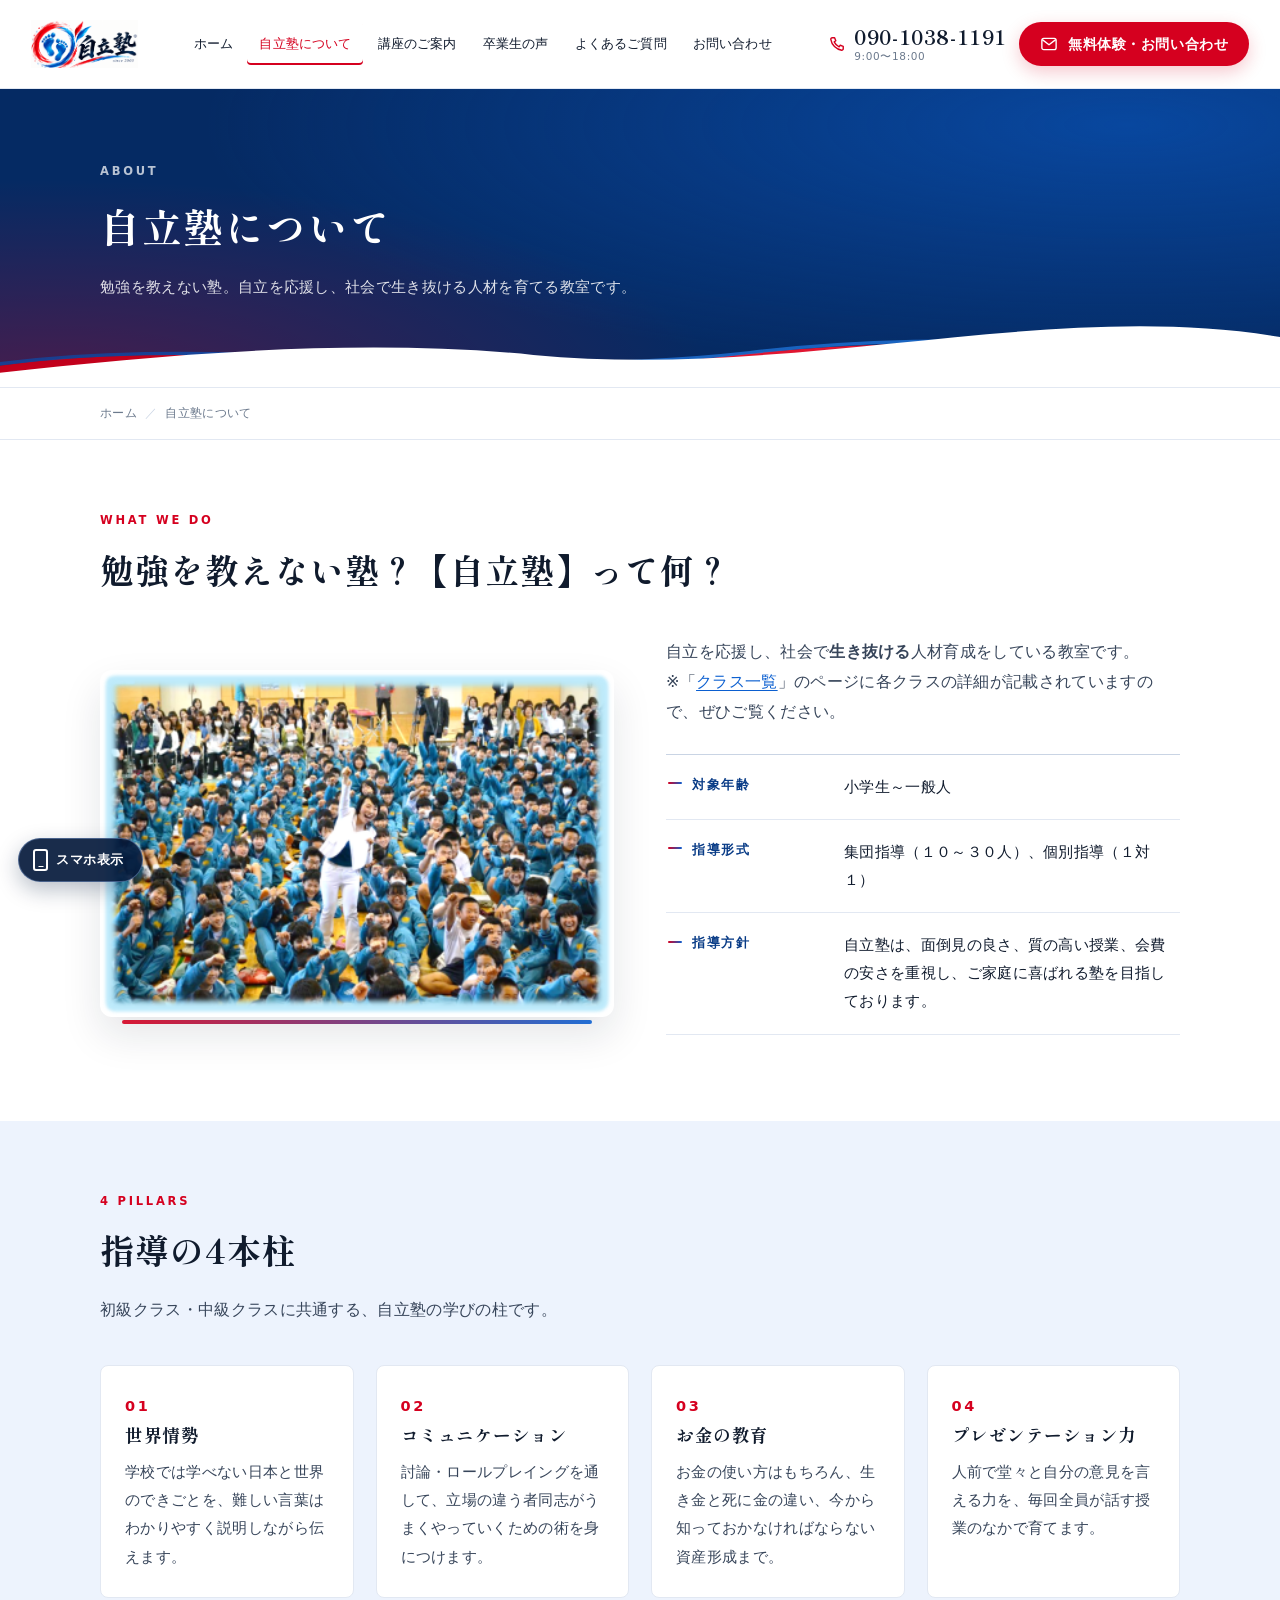
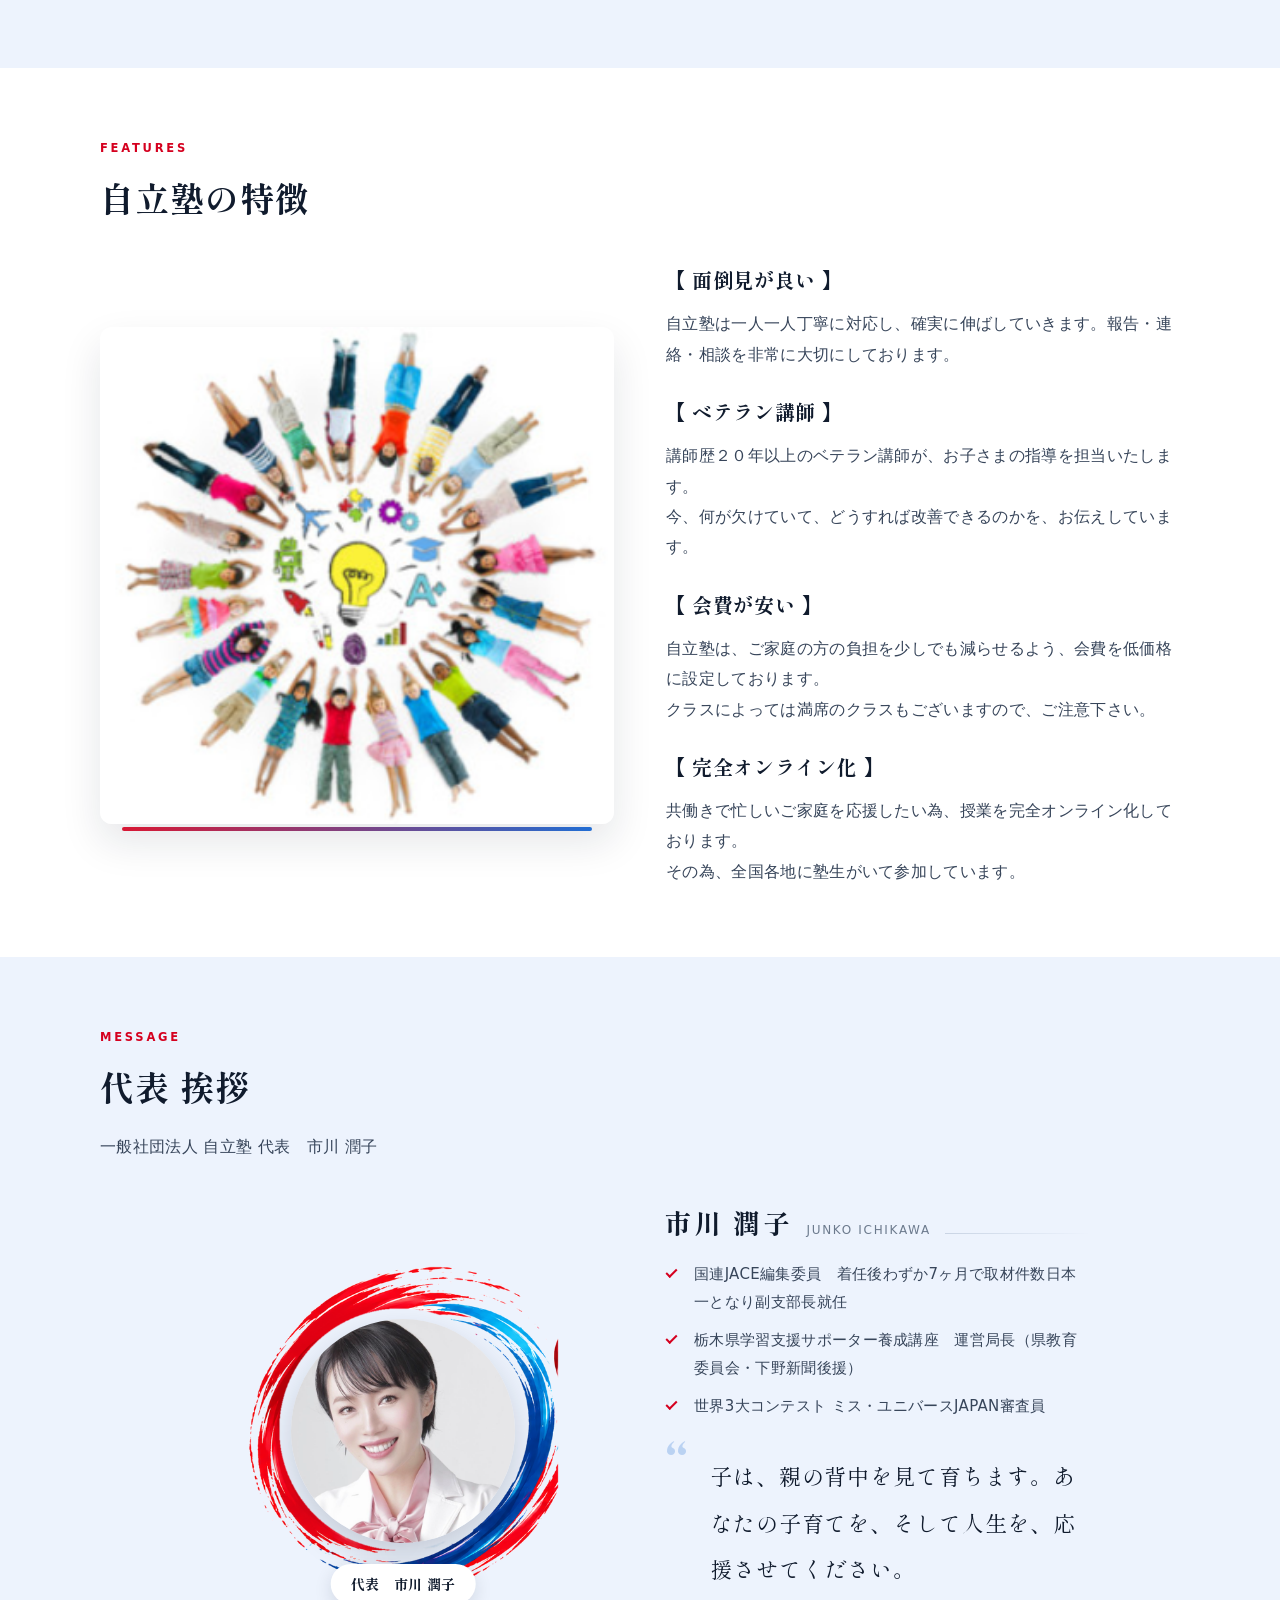
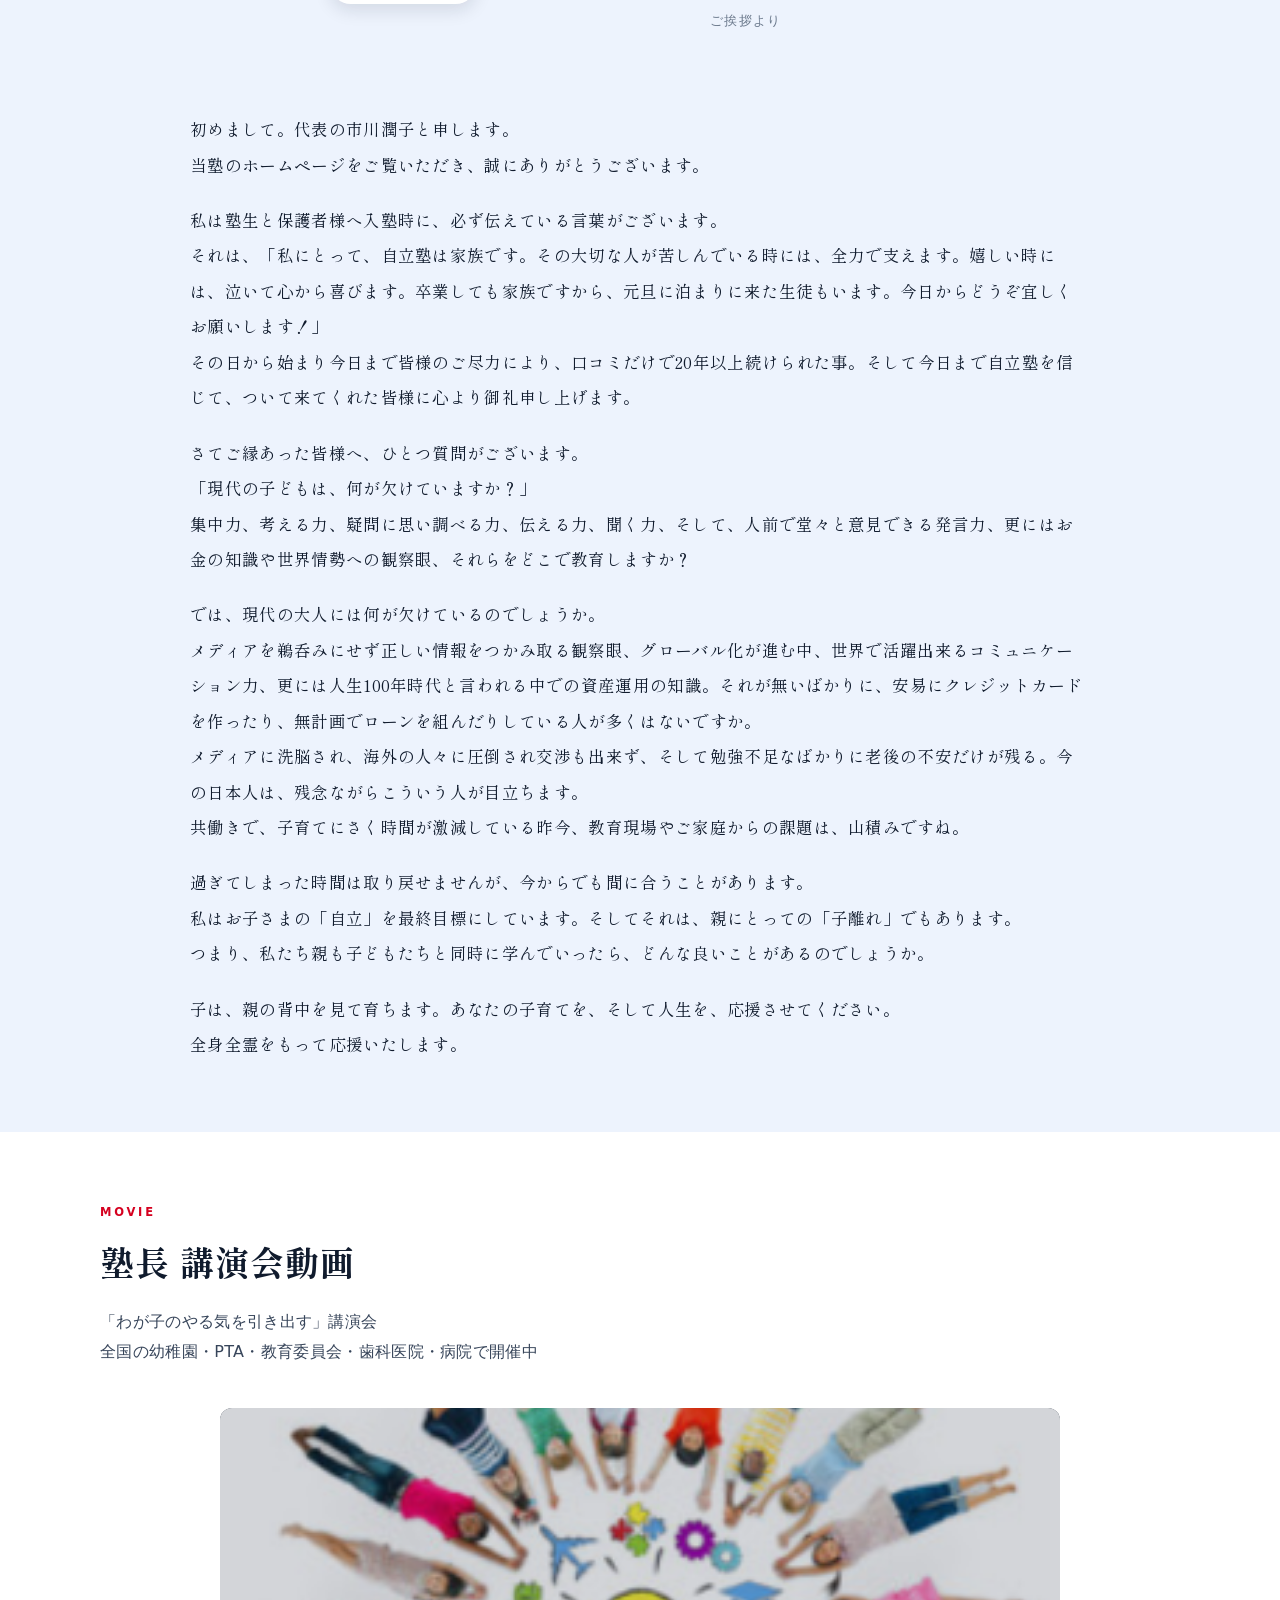
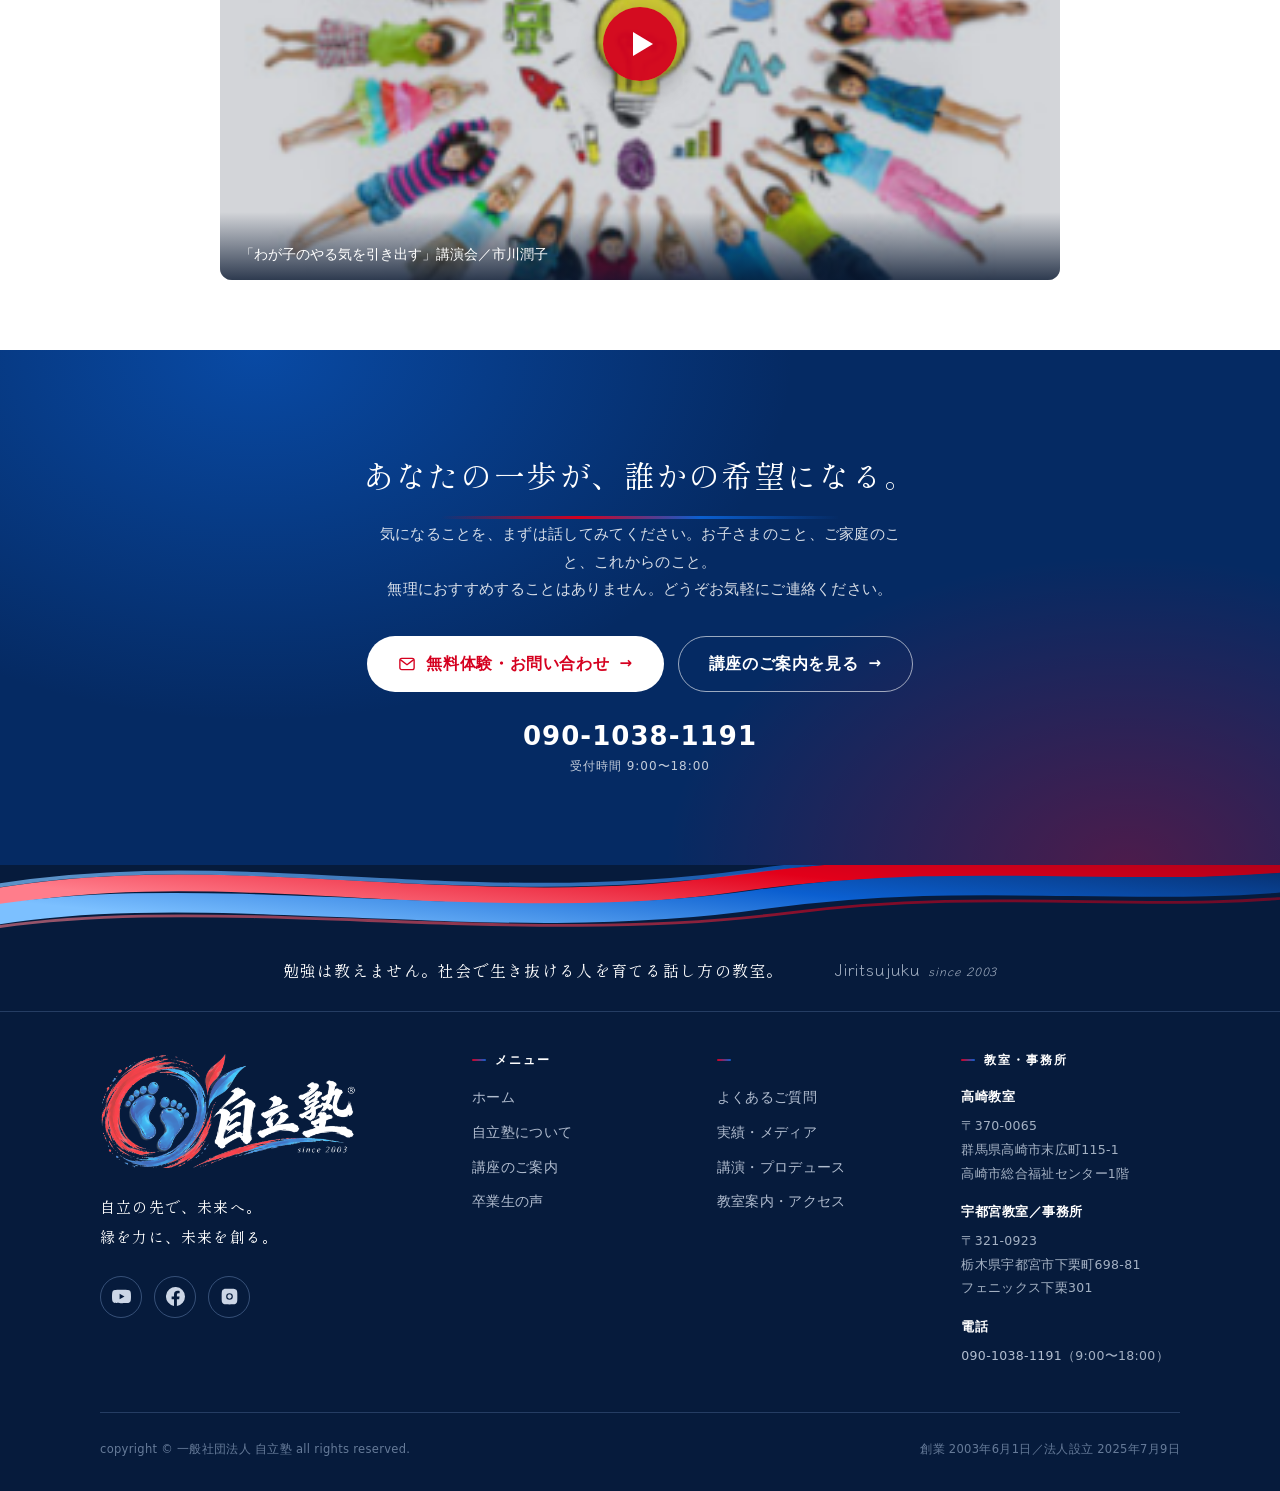
==== about.html @ 33a71c9c "現行サイト（Vercel本番デプロイ）のソースを取り込み Co-Authored-By: Claude Opus 5.5 <noreply@anthropic.com> Claude-Session:" ====
<!DOCTYPE html>
<html lang="ja">
<head>
<meta charset="UTF-8">
<meta name="viewport" content="width=device-width, initial-scale=1">
<title>自立塾について｜代表 市川潤子のご挨拶｜自立塾</title>
<meta name="description" content="自立を応援し、社会で生き抜ける人材育成をしている教室です。代表 市川潤子のご挨拶、指導方針、4つの特徴をご紹介します。">
<meta name="keywords" content="自立塾,高崎市,宇都宮市,話し方教室,不登校,引きこもり支援,市川潤子,オンライン,プレゼンテーション,お金の教育">
<meta name="robots" content="index,follow">
<meta property="og:type" content="article">
<meta property="og:title" content="自立塾について｜代表 市川潤子のご挨拶｜自立塾">
<meta property="og:description" content="自立を応援し、社会で生き抜ける人材育成をしている教室です。代表 市川潤子のご挨拶、指導方針、4つの特徴をご紹介します。">
<meta property="og:site_name" content="自立塾">
<meta property="og:image" content="assets/img/hero-pc.jpg">
<meta name="twitter:card" content="summary_large_image">
<link rel="icon" href="assets/img/mark.png">
<link rel="apple-touch-icon" href="assets/img/mark.png">
<link rel="preconnect" href="https://fonts.googleapis.com">
<link rel="preconnect" href="https://fonts.gstatic.com" crossorigin>
<link rel="stylesheet" href="https://fonts.googleapis.com/css2?family=Klee+One:wght@400;600&family=Shippori+Mincho+B1:wght@500;700&family=Zen+Kaku+Gothic+New:wght@400;500;700&display=swap">
<link rel="stylesheet" href="assets/css/style.css">
<script type="application/ld+json">{"@context": "https://schema.org", "@type": "EducationalOrganization", "name": "一般社団法人 自立塾", "alternateName": "自立塾", "url": "https://jiritujuku.com/", "logo": "https://jiritujuku.com/assets/img/logo-h.png", "foundingDate": "2003-06-01", "founder": {"@type": "Person", "name": "市川 潤子"}, "telephone": "+81-90-1038-1191", "sameAs": ["https://www.youtube.com/channel/UCJp2LZc89UXHqa7oxnzZFcg", "https://www.facebook.com/jichikawa2/", "https://www.instagram.com/junko.ichikawa/", "https://ameblo.jp/jiritujuku/"], "address": [{"@type": "PostalAddress", "postalCode": "370-0065", "addressRegion": "群馬県", "addressLocality": "高崎市", "streetAddress": "末広町115-1 高崎市総合福祉センター1階"}, {"@type": "PostalAddress", "postalCode": "321-0923", "addressRegion": "栃木県", "addressLocality": "宇都宮市", "streetAddress": "下栗町698-81 フェニックス下栗301"}]}</script>
</head>
<body>
<svg class="svg-defs" aria-hidden="true" focusable="false"><defs>
<linearGradient id="gRed" x1="0" y1="0" x2="1" y2="0.35"><stop offset="0" stop-color="#A8001A"/><stop offset=".42" stop-color="#E2001A"/><stop offset=".78" stop-color="#F42640"/><stop offset="1" stop-color="#FF6E7E"/></linearGradient>
<linearGradient id="gBlue" x1="0" y1="0" x2="1" y2="0.35"><stop offset="0" stop-color="#07306F"/><stop offset=".42" stop-color="#0B5FD0"/><stop offset=".78" stop-color="#2D8BF5"/><stop offset="1" stop-color="#6FB8FF"/></linearGradient>
<linearGradient id="gRedR" x1="1" y1="0" x2="0" y2="0.35"><stop offset="0" stop-color="#A8001A"/><stop offset=".45" stop-color="#E2001A"/><stop offset="1" stop-color="#FF7D8B"/></linearGradient>
<linearGradient id="gBlueR" x1="1" y1="0" x2="0" y2="0.35"><stop offset="0" stop-color="#07306F"/><stop offset=".45" stop-color="#0B5FD0"/><stop offset="1" stop-color="#7CC0FF"/></linearGradient>
</defs></svg>
<a class="skip" href="#main">本文へスキップ</a>

<header class="header">
  <div class="header__bar">
    <a class="header__logo" href="index.html" aria-label="自立塾 ホーム">
      <img src="assets/img/logo-since.png" alt="自立塾 since 2003" width="950" height="430">
    </a>
    <p class="header__tagline">社会で生き抜く力を<br>育てる話し方の教室</p>
    <nav class="header__nav" aria-label="メインメニュー">
      <a href="index.html">ホーム</a>
      <a href="about.html" aria-current="page">自立塾について</a>
      <a href="course.html">講座のご案内</a>
      <a href="voice.html">卒業生の声</a>
      <a href="faq.html">よくあるご質問</a>
      <a href="contact.html">お問い合わせ</a>
    </nav>
    <div class="header__side">
      <a class="header__tel" href="tel:09010381191"><svg class="ico" viewBox="0 0 24 24" aria-hidden="true" focusable="false"><path d="M6.6 3.5h3l1.5 3.8-2 1.4a12 12 0 0 0 6.2 6.2l1.4-2 3.8 1.5v3a1.8 1.8 0 0 1-2 1.8A16.5 16.5 0 0 1 4.8 5.5a1.8 1.8 0 0 1 1.8-2z" fill="none" stroke="currentColor" stroke-width="1.8" stroke-linejoin="round"/></svg><span><b>090-1038-1191</b><em>9:00〜18:00</em></span></a>
      <a class="btn btn--primary btn--sm" href="contact.html"><svg class="ico" viewBox="0 0 24 24" aria-hidden="true" focusable="false"><rect x="2.5" y="4.5" width="19" height="15" rx="2.5" fill="none" stroke="currentColor" stroke-width="1.8"/><path d="M3.5 6.5 12 13l8.5-6.5" fill="none" stroke="currentColor" stroke-width="1.8" stroke-linecap="round" stroke-linejoin="round"/></svg>無料体験・お問い合わせ</a>
      <button class="burger" type="button" aria-label="メニューを開く" aria-expanded="false" aria-controls="drawer"><i></i><i></i><i></i></button>
    </div>
  </div>
</header>

<div class="drawer" id="drawer">
  <nav aria-label="モバイルメニュー">
      <a href="index.html">ホーム</a>
      <a href="about.html" aria-current="page">自立塾について</a>
      <a href="course.html">講座のご案内</a>
      <a href="voice.html">卒業生の声</a>
      <a href="faq.html">よくあるご質問</a>
      <a href="contact.html">お問い合わせ</a>
      <a href="achievement.html">実績・メディア</a>
      <a href="produce.html">講演・プロデュース</a>
      <a href="info.html">教室案内・アクセス</a>
  </nav>
  <div class="drawer__cta">
    <a class="btn btn--primary btn--full" href="contact.html"><svg class="ico" viewBox="0 0 24 24" aria-hidden="true" focusable="false"><rect x="2.5" y="4.5" width="19" height="15" rx="2.5" fill="none" stroke="currentColor" stroke-width="1.8"/><path d="M3.5 6.5 12 13l8.5-6.5" fill="none" stroke="currentColor" stroke-width="1.8" stroke-linecap="round" stroke-linejoin="round"/></svg>無料体験・お問い合わせ</a>
    <a class="btn btn--tel btn--full" href="tel:09010381191"><svg class="ico" viewBox="0 0 24 24" aria-hidden="true" focusable="false"><path d="M6.6 3.5h3l1.5 3.8-2 1.4a12 12 0 0 0 6.2 6.2l1.4-2 3.8 1.5v3a1.8 1.8 0 0 1-2 1.8A16.5 16.5 0 0 1 4.8 5.5a1.8 1.8 0 0 1 1.8-2z" fill="none" stroke="currentColor" stroke-width="1.8" stroke-linejoin="round"/></svg>090-1038-1191</a>
  </div>
</div>

<main id="main">
  <div class="pagehead">
    <svg class="ribbon ribbon--head" viewBox="0 0 1440 210" preserveAspectRatio="none" aria-hidden="true" focusable="false">
<path d="M-40,172 C230,56 520,198 820,126 C1070,66 1250,130 1480,80" fill="none" stroke="url(#gRed)" stroke-width="30" stroke-linecap="round"/>
<path d="M-40,202 C210,98 540,228 850,154 C1090,98 1270,160 1480,112" fill="none" stroke="url(#gBlue)" stroke-width="35" stroke-linecap="round"/>
<path d="M-40,150 C250,40 500,180 840,104 C1080,46 1270,112 1480,60" fill="none" stroke="url(#gBlue)" stroke-width="7" stroke-linecap="round" opacity=".72"/>
<path d="M-40,222 C220,126 560,246 880,178 C1120,128 1280,186 1480,140" fill="none" stroke="url(#gRed)" stroke-width="5" stroke-linecap="round" opacity=".58"/>
</svg>
    <div class="container pagehead__inner">
      <span class="eyebrow">ABOUT</span>
      <h1>自立塾について</h1>
      <p>勉強を教えない塾。自立を応援し、社会で生き抜ける人材を育てる教室です。</p>
    </div>
    <svg class="wave wave--bottom" viewBox="0 0 1440 84" preserveAspectRatio="none" aria-hidden="true" focusable="false"><path d="M0,84 H1440 V26 C1180,-18 900,74 600,46 C400,26 180,46 0,66 Z" fill="#ffffff"></path></svg>
  </div>
  <nav class="crumbs" aria-label="パンくずリスト"><div class="container"><ol><li><a href="index.html">ホーム</a></li><li><span aria-current="page">自立塾について</span></li></ol></div></nav>
  <script type="application/ld+json">{"@context": "https://schema.org", "@type": "BreadcrumbList", "itemListElement": [{"@type": "ListItem", "position": 1, "name": "ホーム", "item": "https://jiritujuku.com/"}, {"@type": "ListItem", "position": 2, "name": "自立塾について", "item": "https://jiritujuku.com/about.html"}]}</script>
  <!-- ============ 自立塾って何？ ============ -->
  <section class="section reveal">
    <div class="container">
      <div class="sec-head">
        <span class="eyebrow">WHAT WE DO</span>
        <h2 class="sec-title">勉強を教えない塾？【自立塾】って何？</h2>
      </div>
      <div class="split split--photo-left">
        <div class="split__media">
          <img src="assets/img/index-3.png" alt="自立塾の授業風景" width="400" height="270">
        </div>
        <div>
          <p>自立を応援し、社会で<b>生き抜ける</b>人材育成をしている教室です。<br>
          ※「<a href="course.html">クラス一覧</a>」のページに各クラスの詳細が記載されていますので、ぜひご覧ください。</p>
          <dl class="deflist" style="margin-top:26px">
            <dt>対象年齢</dt>
            <dd>小学生～一般人</dd>
            <dt>指導形式</dt>
            <dd>集団指導（１０～３０人）、個別指導（１対１）</dd>
            <dt>指導方針</dt>
            <dd>自立塾は、面倒見の良さ、質の高い授業、会費の安さを重視し、ご家庭に喜ばれる塾を目指しております。</dd>
          </dl>
        </div>
      </div>
    </div>
  </section>

  <!-- ============ 4本柱 ============ -->
  <section class="section section--tint reveal">
    <div class="container">
      <div class="sec-head">
        <span class="eyebrow">4 PILLARS</span>
        <h2 class="sec-title">指導の4本柱</h2>
        <p class="sec-lead">初級クラス・中級クラスに共通する、自立塾の学びの柱です。</p>
      </div>
      <div class="cards cards--4">
        <div class="card"><p class="card__no">01</p><h3>世界情勢</h3><p>学校では学べない日本と世界のできごとを、難しい言葉はわかりやすく説明しながら伝えます。</p></div>
        <div class="card"><p class="card__no">02</p><h3>コミュニケーション</h3><p>討論・ロールプレイングを通して、立場の違う者同志がうまくやっていくための術を身につけます。</p></div>
        <div class="card"><p class="card__no">03</p><h3>お金の教育</h3><p>お金の使い方はもちろん、生き金と死に金の違い、今から知っておかなければならない資産形成まで。</p></div>
        <div class="card"><p class="card__no">04</p><h3>プレゼンテーション力</h3><p>人前で堂々と自分の意見を言える力を、毎回全員が話す授業のなかで育てます。</p></div>
      </div>
    </div>
  </section>

  <!-- ============ 特徴 ============ -->
  <section class="section reveal">
    <div class="container">
      <div class="sec-head">
        <span class="eyebrow">FEATURES</span>
        <h2 class="sec-title">自立塾の特徴</h2>
      </div>
      <div class="split split--photo-left">
        <div class="split__media">
          <img src="assets/img/index-1.png" alt="自立塾の授業風景" width="300" height="290" loading="lazy">
        </div>
        <div>
          <h3 class="h3">【 面倒見が良い 】</h3>
          <p>自立塾は一人一人丁寧に対応し、確実に伸ばしていきます。報告・連絡・相談を非常に大切にしております。</p>
          <h3 class="h3" style="margin-top:26px">【 ベテラン講師 】</h3>
          <p>講師歴２０年以上のベテラン講師が、お子さまの指導を担当いたします。<br>
          今、何が欠けていて、どうすれば改善できるのかを、お伝えしています。</p>
          <h3 class="h3" style="margin-top:26px">【 会費が安い 】</h3>
          <p>自立塾は、ご家庭の方の負担を少しでも減らせるよう、会費を低価格に設定しております。<br>
          クラスによっては満席のクラスもございますので、ご注意下さい。</p>
          <h3 class="h3" style="margin-top:26px">【 完全オンライン化 】</h3>
          <p>共働きで忙しいご家庭を応援したい為、授業を完全オンライン化しております。<br>
          その為、全国各地に塾生がいて参加しています。</p>
        </div>
      </div>
    </div>
  </section>

  <!-- ============ 代表挨拶（全文） ============ -->
  <section class="section section--paper reveal">
    <div class="container">
      <div class="sec-head">
        <span class="eyebrow">MESSAGE</span>
        <h2 class="sec-title">代表 挨拶</h2>
        <p class="sec-lead">一般社団法人 自立塾 代表　市川 潤子</p>
      </div>

      <div style="max-width:900px;margin-inline:auto">
        <div class="split" style="gap:48px;margin-bottom:52px">
          <div>
            <div class="portrait">
              <img src="assets/img/teacher-1.png" alt="自立塾 代表 市川潤子" width="320" height="320" loading="lazy">
              <span class="portrait__cap">代表　市川 潤子</span>
            </div>
          </div>
          <div>
            <div class="namecard">
              <h3>市川 潤子</h3>
              <span>JUNKO ICHIKAWA</span>
            </div>
            <ul class="checklist checklist--red">
              <li>国連JACE編集委員　着任後わずか7ヶ月で取材件数日本一となり副支部長就任</li>
              <li>栃木県学習支援サポーター養成講座　運営局長（県教育委員会・下野新聞後援）</li>
              <li>世界3大コンテスト ミス・ユニバースJAPAN審査員</li>
            </ul>
            <blockquote class="pullquote" style="margin-top:26px">子は、親の背中を見て育ちます。あなたの子育てを、そして人生を、応援させてください。<cite>ご挨拶より</cite></blockquote>
          </div>
        </div>

        <div class="prose" style="max-width:none;font-family:var(--head);font-size:16.5px;line-height:2.15;color:var(--ink)">
          <p>初めまして。代表の市川潤子と申します。<br>
          当塾のホームページをご覧いただき、誠にありがとうございます。</p>

          <p>私は塾生と保護者様へ入塾時に、必ず伝えている言葉がございます。<br>
          それは、「私にとって、自立塾は家族です。その大切な人が苦しんでいる時には、全力で支えます。嬉しい時には、泣いて心から喜びます。卒業しても家族ですから、元旦に泊まりに来た生徒もいます。今日からどうぞ宜しくお願いします！」<br>
          その日から始まり今日まで皆様のご尽力により、口コミだけで20年以上続けられた事。そして今日まで自立塾を信じて、ついて来てくれた皆様に心より御礼申し上げます。</p>

          <p>さてご縁あった皆様へ、ひとつ質問がございます。<br>
          「現代の子どもは、何が欠けていますか？」<br>
          集中力、考える力、疑問に思い調べる力、伝える力、聞く力、そして、人前で堂々と意見できる発言力、更にはお金の知識や世界情勢への観察眼、それらをどこで教育しますか？</p>

          <p>では、現代の大人には何が欠けているのでしょうか。<br>
          メディアを鵜呑みにせず正しい情報をつかみ取る観察眼、グローバル化が進む中、世界で活躍出来るコミュニケーション力、更には人生100年時代と言われる中での資産運用の知識。それが無いばかりに、安易にクレジットカードを作ったり、無計画でローンを組んだりしている人が多くはないですか。<br>
          メディアに洗脳され、海外の人々に圧倒され交渉も出来ず、そして勉強不足なばかりに老後の不安だけが残る。今の日本人は、残念ながらこういう人が目立ちます。<br>
          共働きで、子育てにさく時間が激減している昨今、教育現場やご家庭からの課題は、山積みですね。</p>

          <p>過ぎてしまった時間は取り戻せませんが、今からでも間に合うことがあります。<br>
          私はお子さまの「自立」を最終目標にしています。そしてそれは、親にとっての「子離れ」でもあります。<br>
          つまり、私たち親も子どもたちと同時に学んでいったら、どんな良いことがあるのでしょうか。</p>

          <p>子は、親の背中を見て育ちます。あなたの子育てを、そして人生を、応援させてください。<br>
          全身全霊をもって応援いたします。</p>
        </div>
      </div>
    </div>
  </section>

  <!-- ============ 講演動画 ============ -->
  <section class="section reveal">
    <div class="container">
      <div class="sec-head">
        <span class="eyebrow">MOVIE</span>
        <h2 class="sec-title">塾長 講演会動画</h2>
        <p class="sec-lead">「わが子のやる気を引き出す」講演会<br>全国の幼稚園・PTA・教育委員会・歯科医院・病院で開催中</p>
      </div>
      <div style="max-width:840px;margin-inline:auto">
        <button class="video" type="button" data-youtube="YL38yEWMKTs" data-title="「わが子のやる気を引き出す」講演会" aria-label="「わが子のやる気を引き出す」講演会の動画を再生する">
          <img src="https://img.youtube.com/vi/YL38yEWMKTs/maxresdefault.jpg" alt="" width="1280" height="720" loading="lazy" onerror="this.src='assets/img/index-1.png'">
          <span class="video__play" aria-hidden="true"></span>
          <span class="video__cap">「わが子のやる気を引き出す」講演会／市川潤子</span>
        </button>
      </div>
    </div>
  </section>

  <!--
  ============ 推薦者様 紹介（現行サイトでは非表示のため、掲載可否のご確認後に有効化してください） ============
  <section class="section section--tint">
    <div class="container">
      <div class="sec-head">
        <span class="eyebrow">RECOMMENDATION</span>
        <h2 class="sec-title">推薦者様 紹介</h2>
      </div>
      <div class="split">
        <div class="split__media"><img src="assets/img/suisen-nakano.png" alt="中野謙作様" width="250" height="300"></div>
        <div>
          <h3 class="h3">中野 謙作 様（一般社団法人栃木県若年者支援機構代表理事）</h3>
          <p>自立塾20周年おめでとうございます。</p>
          <p>代表の市川潤子さんに、ラジオにゲストとしてご出演頂きました。<br>
          そこで、自立塾は【社会を生き抜く力】を学ぶことができ、社会で必要とされる人を育てることをお聞きしました。</p>
          <p>学校の勉強も、受験勉強も、社会で生き抜くための過程に過ぎません。<br>
          市川さんの自立塾はまさに、子ども達全てに必要なことを教えています。<br>
          自立塾はこども達の羅針盤です。</p>
        </div>
      </div>
    </div>
  </section>
  -->

  <section class="ctaband">
    <div class="container ctaband__inner">
      <p class="catch">あなたの一歩が、誰かの希望になる。</p>
      <p>気になることを、まずは話してみてください。お子さまのこと、ご家庭のこと、これからのこと。<br>
      無理におすすめすることはありません。どうぞお気軽にご連絡ください。</p>
      <div class="btn-row">
        <a class="btn btn--white" href="contact.html"><svg class="ico" viewBox="0 0 24 24" aria-hidden="true" focusable="false"><rect x="2.5" y="4.5" width="19" height="15" rx="2.5" fill="none" stroke="currentColor" stroke-width="1.8"/><path d="M3.5 6.5 12 13l8.5-6.5" fill="none" stroke="currentColor" stroke-width="1.8" stroke-linecap="round" stroke-linejoin="round"/></svg>無料体験・お問い合わせ</a>
        <a class="btn btn--ghost" href="course.html" style="background:transparent;color:#fff;border-color:rgba(255,255,255,.6)">講座のご案内を見る</a>
      </div>
      <a class="ctaband__tel" href="tel:09010381191"><b>090-1038-1191</b><span>受付時間 9:00〜18:00</span></a>
    </div>
  </section>
</main>

<footer class="footer">
  <svg class="ribbon ribbon--footer" viewBox="0 0 1440 210" preserveAspectRatio="none" aria-hidden="true" focusable="false">
<path d="M-40,172 C230,56 520,198 820,126 C1070,66 1250,130 1480,80" fill="none" stroke="url(#gRedR)" stroke-width="30" stroke-linecap="round"/>
<path d="M-40,202 C210,98 540,228 850,154 C1090,98 1270,160 1480,112" fill="none" stroke="url(#gBlueR)" stroke-width="35" stroke-linecap="round"/>
<path d="M-40,150 C250,40 500,180 840,104 C1080,46 1270,112 1480,60" fill="none" stroke="url(#gBlueR)" stroke-width="7" stroke-linecap="round" opacity=".72"/>
<path d="M-40,222 C220,126 560,246 880,178 C1120,128 1280,186 1480,140" fill="none" stroke="url(#gRedR)" stroke-width="5" stroke-linecap="round" opacity=".58"/>
</svg>
  <div class="footer__catch">
    <p>勉強は教えません。社会で生き抜ける人を育てる話し方の教室。</p>
    <span class="footer__script">Jiritsujuku <em>since 2003</em></span>
  </div>
  <div class="container">
    <div class="footer__top">
      <div>
        <img class="footer__logo" src="assets/img/logo-since-white.png" alt="自立塾 since 2003" width="950" height="430">
        <p class="footer__tagline">自立の先で、未来へ。<br>縁を力に、未来を創る。</p>
        <div class="footer__sns">
          <a href="https://www.youtube.com/channel/UCJp2LZc89UXHqa7oxnzZFcg" target="_blank" rel="noopener" aria-label="YouTube"><svg viewBox="0 0 24 24" aria-hidden="true"><path fill="currentColor" d="M23.5 6.2a3 3 0 0 0-2.1-2.1C19.5 3.6 12 3.6 12 3.6s-7.5 0-9.4.5A3 3 0 0 0 .5 6.2C0 8.1 0 12 0 12s0 3.9.5 5.8a3 3 0 0 0 2.1 2.1c1.9.5 9.4.5 9.4.5s7.5 0 9.4-.5a3 3 0 0 0 2.1-2.1C24 15.9 24 12 24 12s0-3.9-.5-5.8ZM9.6 15.6V8.4l6.2 3.6-6.2 3.6Z"></path></svg></a>
          <a href="https://www.facebook.com/jichikawa2/" target="_blank" rel="noopener" aria-label="Facebook"><svg viewBox="0 0 24 24" aria-hidden="true"><path fill="currentColor" d="M24 12a12 12 0 1 0-13.9 11.9v-8.4H7.1V12h3V9.4c0-3 1.8-4.6 4.5-4.6 1.3 0 2.6.2 2.6.2v2.9h-1.5c-1.5 0-1.9.9-1.9 1.8V12h3.3l-.5 3.5h-2.8v8.4A12 12 0 0 0 24 12Z"></path></svg></a>
          <a href="https://www.instagram.com/junko.ichikawa/" target="_blank" rel="noopener" aria-label="Instagram"><svg viewBox="0 0 24 24" aria-hidden="true"><path fill="currentColor" d="M12 2.2c3.2 0 3.6 0 4.9.1 1.2.1 1.8.2 2.2.4.6.2 1 .5 1.4.9.4.4.7.8.9 1.4.2.4.4 1 .4 2.2.1 1.3.1 1.7.1 4.9s0 3.6-.1 4.9c-.1 1.2-.2 1.8-.4 2.2-.2.6-.5 1-.9 1.4-.4.4-.8.7-1.4.9-.4.2-1 .4-2.2.4-1.3.1-1.7.1-4.9.1s-3.6 0-4.9-.1c-1.2-.1-1.8-.2-2.2-.4-.6-.2-1-.5-1.4-.9-.4-.4-.7-.8-.9-1.4-.2-.4-.4-1-.4-2.2-.1-1.3-.1-1.7-.1-4.9s0-3.6.1-4.9c.1-1.2.2-1.8.4-2.2.2-.6.5-1 .9-1.4.4-.4.8-.7 1.4-.9.4-.2 1-.4 2.2-.4 1.3-.1 1.7-.1 4.9-.1Zm0 5.6a4.2 4.2 0 1 0 0 8.4 4.2 4.2 0 0 0 0-8.4Zm0 6.9a2.7 2.7 0 1 1 0-5.4 2.7 2.7 0 0 1 0 5.4Zm5.3-7.1a1 1 0 1 1-2 0 1 1 0 0 1 2 0Z"></path></svg></a>
        </div>
      </div>
      <div class="footer__nav">
        <div>
          <h4>メニュー</h4>
          <ul>
            <li><a href="index.html">ホーム</a></li>
            <li><a href="about.html">自立塾について</a></li>
            <li><a href="course.html">講座のご案内</a></li>
            <li><a href="voice.html">卒業生の声</a></li>
          </ul>
        </div>
        <div>
          <h4>&nbsp;</h4>
          <ul>
            <li><a href="faq.html">よくあるご質問</a></li>
            <li><a href="achievement.html">実績・メディア</a></li>
            <li><a href="produce.html">講演・プロデュース</a></li>
            <li><a href="info.html">教室案内・アクセス</a></li>
          </ul>
        </div>
        <div class="footer__office">
          <h4>教室・事務所</h4>
          <p><b>高崎教室</b>〒370-0065<br>群馬県高崎市末広町115-1<br>高崎市総合福祉センター1階</p>
          <p><b>宇都宮教室／事務所</b>〒321-0923<br>栃木県宇都宮市下栗町698-81<br>フェニックス下栗301</p>
          <p><b>電話</b><a href="tel:09010381191">090-1038-1191</a>（9:00〜18:00）</p>
        </div>
      </div>
    </div>
    <div class="footer__bottom">
      <span>copyright © 一般社団法人 自立塾 all rights reserved.</span>
      <span>創業 2003年6月1日／法人設立 2025年7月9日</span>
    </div>
  </div>
</footer>

<button class="viewtoggle" id="viewtoggle" type="button" aria-pressed="false">
  <span class="viewtoggle__ico" aria-hidden="true"></span><span class="viewtoggle__label">スマホ表示</span>
</button>

<div class="viewframe" id="viewframe" hidden>
  <div class="viewframe__bar">
    <span>スマホ表示プレビュー（幅 390px）</span>
    <button type="button" class="viewframe__close" id="viewframe-close">閉じる ✕</button>
  </div>
  <div class="viewframe__phone"><iframe id="viewframe-iframe" title="スマホ表示プレビュー"></iframe></div>
</div>

<div class="mobilebar">
  <a class="tel" href="tel:09010381191"><svg class="ico" viewBox="0 0 24 24" aria-hidden="true" focusable="false"><path d="M6.6 3.5h3l1.5 3.8-2 1.4a12 12 0 0 0 6.2 6.2l1.4-2 3.8 1.5v3a1.8 1.8 0 0 1-2 1.8A16.5 16.5 0 0 1 4.8 5.5a1.8 1.8 0 0 1 1.8-2z" fill="none" stroke="currentColor" stroke-width="1.8" stroke-linejoin="round"/></svg><span><b>090-1038-1191</b><em>9:00〜18:00</em></span></a>
  <a class="cv" href="contact.html"><svg class="ico" viewBox="0 0 24 24" aria-hidden="true" focusable="false"><rect x="2.5" y="4.5" width="19" height="15" rx="2.5" fill="none" stroke="currentColor" stroke-width="1.8"/><path d="M3.5 6.5 12 13l8.5-6.5" fill="none" stroke="currentColor" stroke-width="1.8" stroke-linecap="round" stroke-linejoin="round"/></svg>無料体験・お問い合わせ</a>
</div>

<script src="assets/js/main.js"></script>
</body>
</html>
---- assets/css/style.css ----
@charset "utf-8";
/* ============================================================
   自立塾 — Design System
   仕様書 v1.0 準拠 / 配色比率 白70 : 青20 : 赤10
   ============================================================ */

:root{
  /* Brand */
  --navy-footer:#061B3C;
  --header-pad:clamp(18px,2.6vw,46px);
  --red:#D5001F;
  --red-dark:#B00019;
  --blue:#0B5FD0;
  --navy:#083B86;
  --navy-deep:#052A63;
  --ink:#101B2D;
  --tint:#EDF3FD;
  --red-tint:#FCEEF0;

  /* Neutrals (blue-biased) */
  --paper:#FFFFFF;
  --paper-2:#F7F9FC;
  --line:#E2E8F2;
  --line-strong:#C9D4E4;
  --body:#37455A;
  --muted:#6C7A8D;

  /* Form */
  --r-card:8px;
  --r-img:12px;
  --r-pill:999px;
  --shadow:0 8px 24px rgba(16,27,45,.06);
  --shadow-lift:0 14px 34px rgba(16,27,45,.11);

  --head:"Shippori Mincho B1","Yu Mincho","YuMincho","Hiragino Mincho ProN",serif;
  --script:"Klee One","Shippori Mincho B1",serif;
  --sans:"Zen Kaku Gothic New","Hiragino Kaku Gothic ProN","Yu Gothic",system-ui,sans-serif;

  --header-h:88px;
}

*,*::before,*::after{box-sizing:border-box}
html{scroll-behavior:smooth; -webkit-text-size-adjust:100%}
body{
  margin:0; background:var(--paper); color:var(--body);
  font-family:var(--sans); font-size:16px; line-height:1.9;
  letter-spacing:.02em; -webkit-font-smoothing:antialiased;
  overflow-wrap:break-word;
}
img{max-width:100%; height:auto; display:block}
a{color:var(--blue); text-underline-offset:3px}
a:focus-visible,button:focus-visible,summary:focus-visible,
input:focus-visible,select:focus-visible,textarea:focus-visible{
  outline:2px solid var(--blue); outline-offset:2px; border-radius:3px;
}
h1,h2,h3,h4{font-family:var(--head); color:var(--ink); font-weight:700; line-height:1.55; margin:0; text-wrap:balance}
p{margin:0 0 1.2em}
p:last-child{margin-bottom:0}
ul,ol{margin:0 0 1.2em; padding-left:1.4em}
li{margin-bottom:.4em}

.container{width:100%; max-width:1120px; margin-inline:auto; padding-inline:20px}
.container--wide{max-width:1290px}
.prose{max-width:740px}
.center{text-align:center}
.mono-num{font-variant-numeric:tabular-nums}
.visually-hidden{position:absolute!important; width:1px; height:1px; overflow:hidden; clip:rect(0 0 0 0); white-space:nowrap}

/* ---------- Skip link ---------- */
.skip{position:absolute; left:-9999px; top:0; background:var(--red); color:#fff; padding:10px 18px; z-index:200}
.skip:focus{left:12px; top:12px}

/* ============================================================
   Header
   ============================================================ */
.header{position:sticky; top:0; z-index:100; background:rgba(255,255,255,.96); backdrop-filter:saturate(150%) blur(8px); border-bottom:1px solid var(--line)}
.header .container{max-width:none; padding-inline:clamp(18px,2.6vw,46px)}
.header__bar{display:flex; align-items:center; gap:16px; height:var(--header-h); transition:height .2s ease}
.header.is-compact .header__bar{height:64px}
.header__logo{display:flex; align-items:center; flex:0 0 auto}
.header__logo img{height:clamp(44px,3.6vw,60px); width:auto; transition:height .2s ease}
.header.is-compact .header__logo img{height:40px}
.header__tagline{
  flex:0 0 auto; margin:0; font-size:11.5px; line-height:1.6; color:var(--body);
  letter-spacing:.04em; padding-left:16px; border-left:1px solid var(--line);
}
.header.is-compact .header__tagline{display:none}
.header__nav{margin-inline:auto; display:flex; align-items:center; gap:2px}
.header__nav a{
  font-size:clamp(12.5px,1vw,14.5px); font-weight:500; color:var(--ink); text-decoration:none;
  padding:9px clamp(8px,1vw,15px); border-radius:4px; white-space:nowrap; letter-spacing:.01em;
}
.header__nav a:hover{color:var(--blue); background:var(--tint)}
.header__nav a[aria-current="page"]{color:var(--red); box-shadow:inset 0 -2px 0 var(--red)}
.header__side{display:flex; align-items:center; gap:12px; flex:0 0 auto}
.header__tel{
  display:flex; align-items:center; gap:8px; text-decoration:none; color:var(--ink); line-height:1.2;
}
.header__tel .ico{width:19px; height:19px; color:var(--red); flex:0 0 auto}
.header__tel b{display:block; font-family:var(--head); font-size:20px; font-weight:700; letter-spacing:.03em; font-variant-numeric:tabular-nums}
.header__tel em{display:block; font-style:normal; font-size:10.5px; color:var(--muted); letter-spacing:.06em; margin-top:1px}
.header__side .btn::after{content:none}
.ico{width:18px; height:18px; flex:0 0 auto; display:block}
.burger{display:none; width:44px; height:44px; border:1px solid var(--line-strong); background:#fff; border-radius:6px; cursor:pointer; align-items:center; justify-content:center; flex-direction:column; gap:4px}
.burger i{display:block; width:18px; height:1.5px; background:var(--ink); transition:transform .2s ease, opacity .2s ease}
.burger[aria-expanded="true"] i:nth-child(1){transform:translateY(5.5px) rotate(45deg)}
.burger[aria-expanded="true"] i:nth-child(2){opacity:0}
.burger[aria-expanded="true"] i:nth-child(3){transform:translateY(-5.5px) rotate(-45deg)}

.drawer{display:none; position:fixed; inset:56px 0 0; background:#fff; z-index:99; overflow-y:auto; padding:8px 20px 120px}
.drawer.is-open{display:block}
.drawer a{display:block; padding:16px 4px; border-bottom:1px solid var(--line); color:var(--ink); text-decoration:none; font-weight:500}
.drawer a:last-of-type{border-bottom:0}
.drawer .drawer__cta{margin-top:20px; display:grid; gap:10px}

/* ============================================================
   Buttons
   ============================================================ */
.btn{
  display:inline-flex; align-items:center; justify-content:center; gap:10px;
  min-height:56px; padding:0 30px; border-radius:var(--r-pill);
  font-family:var(--sans); font-size:16px; font-weight:700; letter-spacing:.04em;
  text-decoration:none; border:1.5px solid transparent; cursor:pointer;
  transition:background-color .15s ease, transform .15s ease, box-shadow .15s ease, color .15s ease;
}
.btn::after{content:"→"; font-size:15px; line-height:1}
.btn--primary{background:var(--red); color:#fff; box-shadow:0 6px 18px rgba(213,0,31,.22)}
.btn--primary:hover{background:var(--red-dark); transform:translateY(-1px); box-shadow:0 10px 24px rgba(213,0,31,.28)}
.btn--ghost{background:#fff; color:var(--blue); border-color:var(--blue)}
.btn--ghost:hover{background:var(--tint); transform:translateY(-1px)}
.btn--white{background:#fff; color:var(--red)}
.btn--white:hover{background:#fff; transform:translateY(-1px)}
.btn--tel{background:#fff; color:var(--ink); border-color:var(--line-strong)}
.btn--tel::after{content:none}
.btn--sm{min-height:44px; font-size:14px; padding:0 20px}
.btn--full{width:100%}
.btn-row{display:flex; flex-wrap:wrap; gap:14px; align-items:center}
.btn-row--center{justify-content:center}

/* ============================================================
   Hero
   ============================================================ */
.hero{position:relative; background:#fff; overflow:hidden}
.hero .container{max-width:none; padding-inline:clamp(20px,5.2vw,104px)}
.hero__media{position:relative; min-height:clamp(360px,28.4vw,610px); display:flex; align-items:center}
.hero__photo{position:absolute; inset:0; z-index:0; background:#fff}
.hero__photo picture{display:contents}
.hero__photo img{
  position:absolute; inset:0; top:0; left:0; right:auto; transform:none;
  width:100%; height:100%; max-width:none;
  object-fit:cover; object-position:center top;
}
.hero__media::after{
  content:""; position:absolute; inset:0;
  background:linear-gradient(96deg, rgba(255,255,255,.5) 0%, rgba(255,255,255,.22) 20%, rgba(255,255,255,0) 38%);
}
.hero__inner{position:relative; z-index:6; padding-block:clamp(24px,2.6vw,46px) clamp(86px,9.5vw,150px)}
.hero__inner > *{max-width:clamp(430px,32vw,620px)}
.hero__eyebrow{
  display:flex; align-items:center; gap:12px; color:var(--navy); font-size:clamp(13px,1vw,15px);
  font-weight:700; letter-spacing:.08em; margin:0 0 16px;
}
.hero__eyebrow::before{
  content:""; width:34px; height:3px; border-radius:2px; flex:0 0 auto;
  background:linear-gradient(90deg,var(--red),var(--blue));
}
.hero h1{
  color:var(--ink); font-size:clamp(28px,3.25vw,58px); line-height:1.38; letter-spacing:.02em;
  margin-bottom:20px; text-shadow:0 2px 18px rgba(255,255,255,.92);
}
.hero h1 .accent{color:var(--red); position:relative; white-space:nowrap}
.hero__sub{color:var(--ink); font-size:clamp(14px,1.18vw,19px); margin-bottom:26px; line-height:1.85}
.hero__sub b{font-weight:700; color:var(--ink)}
.hero .btn-row{gap:10px; max-width:none; flex-wrap:nowrap}
.hero .btn{min-height:clamp(50px,3.6vw,60px); font-size:clamp(14px,1.05vw,16.5px); padding:0 clamp(20px,1.8vw,30px); white-space:nowrap}
.hero__note{margin-top:16px; color:var(--muted); font-size:11.8px; letter-spacing:.03em; line-height:1.7}
/* 手書きのひとこと（現在はヒーロー画像に含まれるため未使用） */
.hero__hand{
  position:absolute; right:clamp(24px,7vw,110px); top:clamp(70px,13vw,150px); z-index:6; margin:0;
  font-family:var(--script); font-weight:600; color:var(--navy);
  font-size:clamp(22px,2.9vw,38px); line-height:1.55; letter-spacing:.06em;
  text-shadow:0 2px 16px rgba(255,255,255,.95), 0 0 34px rgba(255,255,255,.75);
}
.hero__hand svg{display:block; width:100%; height:18px; margin-top:6px; overflow:visible}
.hero__hand small{
  display:block; margin-top:16px; font-family:var(--sans); font-weight:500;
  font-size:13px; letter-spacing:.08em; color:var(--navy); line-height:1.8;
}
.hero__hand small b{display:block; font-family:var(--head); font-size:17px; letter-spacing:.1em}

/* 舞う羽 */
.hero__feather{position:absolute; z-index:4; pointer-events:none; background:url(../img/motif-leaf.png) center/contain no-repeat}
.hero__feather--1{right:4%;  top:9%;   width:118px; height:96px;  transform:rotate(-12deg); opacity:.85}
.hero__feather--2{right:30%; top:16%;  width:76px;  height:62px;  transform:rotate(22deg);  opacity:.5}
.hero__feather--3{right:9%;  top:62%;  width:62px;  height:50px;  transform:rotate(-34deg); opacity:.4}

/* Sub page header */
.pagehead{position:relative; background:var(--navy-deep); overflow:hidden; padding-block:56px 62px; border-bottom:1px solid var(--line)}
.pagehead::before{
  content:""; position:absolute; inset:0;
  background:radial-gradient(120% 140% at 88% 12%, rgba(11,95,208,.55) 0%, rgba(5,42,99,0) 60%),
             radial-gradient(90% 120% at 4% 100%, rgba(213,0,31,.32) 0%, rgba(5,42,99,0) 58%);
}
.pagehead__inner{position:relative; z-index:2}
.pagehead .eyebrow{color:rgba(255,255,255,.72)}
.pagehead h1{color:#fff; font-size:clamp(26px,4.4vw,40px); letter-spacing:.04em}
.pagehead p{color:rgba(255,255,255,.86); margin:16px 0 0; max-width:44em; font-size:15px}

/* Breadcrumbs */
.crumbs{font-size:12px; color:var(--muted); padding-block:14px; border-bottom:1px solid var(--line)}
.crumbs ol{list-style:none; display:flex; flex-wrap:wrap; gap:8px; margin:0; padding:0}
.crumbs li{margin:0; display:flex; gap:8px; align-items:center}
.crumbs li+li::before{content:"／"; color:var(--line-strong)}
.crumbs a{color:var(--muted); text-decoration:none}
.crumbs a:hover{color:var(--blue)}

/* ============================================================
   Sections
   ============================================================ */
.section{padding-block:70px}
.section--tight{padding-block:56px}
.section--tint,.section--paper{background:var(--tint)}
/* tint が連続したときだけ、境目に髪の毛罫を1本 */
.section--tint + .section--tint,.section--tint + .section--paper,
.section--paper + .section--tint,.section--paper + .section--paper{border-top:1px solid #DCE7F8}
.section--navy{background:var(--navy-deep); color:rgba(255,255,255,.9)}
.section--navy h2,.section--navy h3{color:#fff}

.eyebrow{
  display:block; font-size:11.5px; letter-spacing:.24em; color:var(--red);
  font-weight:700; margin-bottom:12px; font-family:var(--sans);
}
.eyebrow--blue{color:var(--blue)}
.sec-title{font-size:clamp(23px,3.6vw,34px); letter-spacing:.03em; margin-bottom:18px}
.sec-lead{font-size:16px; color:var(--body); max-width:44em; margin-bottom:44px}
.section--navy .sec-lead{color:rgba(255,255,255,.86)}
.sec-head{margin-bottom:40px}

/* セクション内の小見出し（1セクションに複数の話題を持たせるとき） */
.subhead{margin:52px 0 28px; padding-top:30px; border-top:1px solid var(--line)}
.subhead h3{font-size:clamp(19px,2.6vw,25px); letter-spacing:.04em; margin-bottom:10px}
.subhead p{font-size:14.5px; color:var(--body); margin:0; max-width:44em}

h3.h3{font-size:20px; margin:0 0 14px; letter-spacing:.03em}
h4.h4{font-family:var(--sans); font-size:15.5px; font-weight:700; color:var(--navy); margin:0 0 8px}

.brush-divider{display:block; width:100%; height:auto}

/* ============================================================
   Trust bar
   ============================================================ */
.trust{background:var(--tint); border-bottom:1px solid #DDE8F8}
.trust__grid{display:grid; grid-template-columns:repeat(4,1fr); gap:0; background:transparent}
.trust__item + .trust__item{box-shadow:inset 1px 0 0 #D6E4F8}
.trust__item{
  background:var(--tint); padding:26px clamp(10px,1.4vw,22px); position:relative;
  display:flex; align-items:center; justify-content:center; gap:clamp(10px,1.1vw,18px); text-align:left;
}
.trust__icon{width:clamp(46px,3.4vw,58px); height:clamp(46px,3.4vw,58px); margin:0; display:block; flex:0 0 auto}
.trust__icon svg{width:100%; height:100%; display:block}
.trust__item::after{content:none}
.trust__item::after{
  content:""; position:absolute; left:50%; transform:translateX(-50%); bottom:22px;
  width:34px; height:2px; border-radius:2px; background:linear-gradient(90deg,var(--red),var(--blue)); opacity:.55;
}
.trust__num{font-family:var(--head); font-size:clamp(19px,1.55vw,27px); font-weight:700; color:var(--navy); line-height:1.25; letter-spacing:.02em; font-variant-numeric:tabular-nums; margin:0}
.trust__num small{font-size:.48em; font-weight:700; margin-left:3px; letter-spacing:.04em}
.trust__label{display:block; font-size:clamp(11px,.82vw,13px); color:var(--body); margin:4px 0 0; letter-spacing:.03em; line-height:1.55}

/* ============================================================
   Cards
   ============================================================ */
.cards{display:grid; gap:22px}
.cards--2{grid-template-columns:repeat(auto-fit,minmax(300px,1fr))}
.cards--3{grid-template-columns:repeat(auto-fit,minmax(260px,1fr))}
.cards--4{grid-template-columns:repeat(auto-fit,minmax(224px,1fr))}

.card{background:#fff; border:1px solid var(--line); border-radius:var(--r-card); padding:26px 24px; display:flex; flex-direction:column}
.card__no{font-size:11px; letter-spacing:.18em; color:var(--red); font-weight:700; margin-bottom:10px; font-variant-numeric:tabular-nums}
.card h3{font-size:17.5px; margin-bottom:10px; letter-spacing:.03em}
.card p{font-size:14.5px; line-height:1.95; margin-bottom:0}
.card--plain{border:0; padding:0; background:transparent}

/* Class cards */
.classcard{background:#fff; border:1px solid var(--line); border-radius:var(--r-card); overflow:hidden; display:flex; flex-direction:column; box-shadow:var(--shadow); transition:box-shadow .18s ease, transform .18s ease}
.classcard:hover{box-shadow:var(--shadow-lift)}
.classcard__img{position:relative; aspect-ratio:4/3; overflow:hidden; background:var(--tint)}
.classcard__img img{width:100%; height:100%; object-fit:cover; object-position:50% 34%; transition:transform .5s ease}
/* 支給写真のトーンをそろえる（彩度をわずかに落とす） */
.classcard__img img,.senpai img,.voice__photo img,.vcard__who img{filter:saturate(.9)}
.classcard:hover .classcard__img img{transform:scale(1.035)}
.classcard__img::after{
  content:""; position:absolute; left:0; right:0; bottom:0; height:4px;
  background:linear-gradient(90deg,var(--red),var(--blue)); opacity:0; transition:opacity .2s ease;
}
.classcard:hover .classcard__img::after{opacity:1}
.classcard__body{padding:20px 22px 24px; display:flex; flex-direction:column; flex:1}
.classcard__badge{display:inline-block; font-size:11px; letter-spacing:.1em; color:var(--blue); background:var(--tint); border-radius:var(--r-pill); padding:4px 12px; margin-bottom:12px; align-self:flex-start}
.classcard h3{font-size:17px; margin-bottom:10px}
.classcard p{font-size:13.8px; color:var(--body); line-height:1.9; margin-bottom:16px}
.classcard__price{margin-top:auto; padding-top:14px; border-top:1px dashed var(--line-strong); display:flex; align-items:baseline; justify-content:space-between; gap:10px}
.classcard__price b{font-family:var(--head); font-size:21px; color:var(--ink); font-variant-numeric:tabular-nums; letter-spacing:.01em}
.classcard__price span{font-size:12px; color:var(--muted)}
.classcard__link{margin-top:14px; font-size:13px; font-weight:700; color:var(--blue); text-decoration:none}
.classcard__link:hover{text-decoration:underline}

/* ============================================================
   Voice (testimonials)
   ============================================================ */
.voice{background:#fff; border:1px solid var(--line); border-radius:var(--r-card); overflow:hidden}
.voice__head{padding:22px 26px 0}
.voice__title{font-size:17.5px; letter-spacing:.03em; margin-bottom:16px; color:var(--navy)}
.voice__row{display:grid; grid-template-columns:200px 1fr; gap:26px; padding:22px 26px 26px; align-items:start}
.voice__row+.voice__row{border-top:1px dashed var(--line-strong)}
.voice__row--parent{background:var(--tint)}
.voice__photo{border-radius:var(--r-img); overflow:hidden; background:var(--paper-2)}
.voice__photo img{width:100%; height:auto; display:block}
.voice__photo figcaption{font-size:11.5px; color:var(--muted); padding:7px 2px 0; line-height:1.6; text-align:center}
.voice__name{font-family:var(--sans); font-size:14.5px; font-weight:700; color:var(--ink); margin-bottom:10px; letter-spacing:.03em}
.voice__name em{font-style:normal; font-size:11.5px; color:#fff; background:var(--blue); border-radius:var(--r-pill); padding:3px 10px; margin-left:10px; letter-spacing:.06em; vertical-align:2px}
.voice__row--parent .voice__name em{background:var(--red)}
.voice__text{font-family:var(--head); font-size:15.5px; line-height:2.05; color:var(--ink)}
.voice__text p{margin-bottom:1em}
.voice--compact .voice__row{grid-template-columns:140px 1fr; gap:20px; padding:20px 22px}
.voice--compact .voice__text{font-size:14.5px; line-height:1.95}

/* 声の抜粋カード（トップページ用） */
.vcard{background:#fff; border:1px solid var(--line); border-radius:var(--r-card); padding:28px 26px 24px; display:flex; flex-direction:column}
.vcard__quote{
  font-family:var(--head); font-size:17px; line-height:1.8; color:var(--navy);
  letter-spacing:.03em; margin:0 0 14px; padding-left:16px; border-left:2px solid var(--red);
}
.vcard__body{font-size:14px; line-height:1.95; margin-bottom:22px}
.vcard__who{margin-top:auto; display:flex; align-items:center; gap:13px; padding-top:16px; border-top:1px solid var(--line)}
.vcard__who img{width:50px; height:50px; border-radius:50%; object-fit:cover; object-position:50% 28%; flex:0 0 auto}
.vcard__who span{font-size:12px; color:var(--muted); line-height:1.6}
.vcard__who b{display:block; font-family:var(--sans); font-size:14.5px; color:var(--ink); letter-spacing:.03em; font-weight:700}

/* Tabs */
.tabs{display:flex; flex-wrap:wrap; gap:4px; border-bottom:1px solid var(--line); margin-bottom:32px}
.tab{
  appearance:none; background:transparent; border:0; border-bottom:2px solid transparent;
  font-family:var(--sans); font-size:14px; font-weight:700; color:var(--muted);
  padding:12px 16px; cursor:pointer; letter-spacing:.03em; transition:color .15s ease;
}
.tab:hover{color:var(--blue)}
.tab[aria-selected="true"]{color:var(--blue); border-bottom-color:var(--blue)}
.tabpanel[hidden]{display:none}

/* ============================================================
   Senpai / media
   ============================================================ */
.senpai{display:grid; grid-template-columns:repeat(auto-fit,minmax(292px,1fr)); gap:30px 26px}
.senpai figure{margin:0}
.senpai figure{position:relative}
.senpai img{border-radius:var(--r-img); width:100%; aspect-ratio:4/3; object-fit:cover; object-position:50% 32%;
  background:var(--paper-2); box-shadow:0 14px 32px rgba(16,27,45,.10)}
.senpai figcaption{padding-top:14px}
.senpai .name{font-family:var(--head); font-weight:700; color:var(--ink); font-size:16px; display:block;
  margin-bottom:10px; letter-spacing:.04em; padding-bottom:10px; border-bottom:1px solid var(--line)}
.senpai ul{list-style:none; padding:0; margin:0; font-size:13.5px; line-height:1.85}
.senpai li{position:relative; padding-left:15px; margin-bottom:3px}
.senpai li::before{content:"→"; position:absolute; left:0; color:var(--blue); font-size:11px}
.senpai .quote{font-family:var(--head); font-size:14px; margin-top:10px; padding-left:12px; border-left:2px solid var(--red); line-height:1.9}

.medialogos{display:grid; grid-template-columns:repeat(auto-fit,minmax(278px,1fr)); gap:22px}
.medialogos figure{margin:0; background:#fff; border:1px solid var(--line); border-radius:var(--r-card); overflow:hidden}
.medialogos img{width:100%; aspect-ratio:4/3; object-fit:contain; background:#fff; padding:16px;
  filter:grayscale(.2); opacity:.97; transition:filter .3s ease, transform .3s ease}
.medialogos figure:hover{box-shadow:var(--shadow)}
.medialogos figure:hover img{transform:scale(1.02)}
.medialogos figure:hover img{filter:none; opacity:1}
.medialogos figcaption{font-size:12px; color:var(--body); padding:12px 12px 14px; text-align:center;
  border-top:1px solid var(--line); letter-spacing:.03em}

/* ============================================================
   Steps
   ============================================================ */
.steps{display:grid; grid-template-columns:repeat(auto-fit,minmax(250px,1fr)); gap:20px; counter-reset:step}
.step{background:#fff; border:1px solid var(--line); border-radius:var(--r-card); padding:34px 26px 30px; position:relative}
.steps{position:relative}
.step{text-align:center; padding-top:34px}
.step__no{
  width:58px; height:58px; border-radius:50%; background:#fff; color:var(--blue);
  display:flex; align-items:center; justify-content:center; font-family:var(--head);
  font-weight:700; font-size:22px; margin:0 auto 18px; font-variant-numeric:tabular-nums;
  box-shadow:0 0 0 2px var(--blue), 0 0 0 7px var(--tint); position:relative;
}
.step h3{font-size:17px; margin-bottom:10px}
.step p{font-size:14px; margin:0}

/* ============================================================
   FAQ / details
   ============================================================ */
.faq{display:grid; gap:10px}
.faq details{background:#fff; border:1px solid var(--line); border-radius:var(--r-card)}
.faq summary{
  list-style:none; cursor:pointer; padding:19px 22px; font-weight:700; color:var(--ink);
  font-size:15.5px; display:flex; gap:14px; align-items:center; justify-content:space-between;
}
.faq summary::-webkit-details-marker{display:none}
.faq summary::before{content:"Q"; font-family:var(--head); color:var(--red); font-size:16px; flex:0 0 auto}
.faq summary span{flex:1}
.faq summary::after{content:"＋"; color:var(--blue); font-weight:400; flex:0 0 auto}
.faq details[open] summary::after{content:"−"}
.faq .answer{padding:0 22px 22px 56px; font-size:14.5px; line-height:1.95}
.faq .answer p:last-child{margin-bottom:0}

/* ============================================================
   Tables / definition
   ============================================================ */
.tablewrap{overflow-x:auto; border:1px solid var(--line); border-radius:var(--r-card); background:#fff}
table.tbl{border-collapse:collapse; width:100%; min-width:560px; font-size:14px}
table.tbl th,table.tbl td{padding:15px 18px; border-bottom:1px solid var(--line); text-align:left; vertical-align:middle}
table.tbl thead th{background:var(--paper-2); font-size:12.5px; letter-spacing:.08em; color:var(--navy); white-space:nowrap}
table.tbl tbody tr:last-child td{border-bottom:0}
table.tbl td.price{font-family:var(--head); font-size:17px; color:var(--ink); white-space:nowrap; font-variant-numeric:tabular-nums}
table.tbl td.name{font-weight:700; color:var(--ink)}
table.tbl tr.is-total td{background:var(--tint)}

.deflist{display:grid; grid-template-columns:170px 1fr; background:transparent; border-top:1px solid var(--line-strong)}
.deflist dt{
  padding:18px 0 18px 2px; font-family:var(--sans); font-weight:700; color:var(--navy);
  font-size:12.5px; letter-spacing:.12em; border-bottom:1px solid var(--line); display:flex; align-items:flex-start; gap:10px;
}
.deflist dt::before{content:""; width:14px; height:2px; border-radius:2px; margin-top:.75em; flex:0 0 auto;
  background:linear-gradient(90deg,var(--red),var(--blue))}
.deflist dd{margin:0; padding:18px 0 18px 8px; border-bottom:1px solid var(--line); font-size:14.8px; color:var(--ink)}

/* ============================================================
   Misc blocks
   ============================================================ */
.note{border-left:3px solid var(--blue); background:var(--tint); padding:20px 24px; border-radius:0 var(--r-card) var(--r-card) 0; font-size:14.5px}
.note--red{border-left-color:var(--red); background:var(--red-tint)}

.split{display:grid; grid-template-columns:1fr 1fr; gap:52px; align-items:center}
.split--photo-left .split__media{order:-1}
.split__media img{border-radius:var(--r-img); width:100%; box-shadow:0 18px 40px rgba(16,27,45,.11)}
.split__media{position:relative}
.split__media::after{
  content:""; position:absolute; left:22px; right:22px; bottom:-7px; height:4px; border-radius:4px;
  background:linear-gradient(90deg,var(--red),var(--blue)); opacity:.9;
}
.figcap{font-size:12px; color:var(--muted); margin-top:10px; text-align:center}
.card .split__media::after{display:none}
.card .split__media img{box-shadow:none}

.checklist{list-style:none; padding:0; margin:0 0 1.4em}
.checklist li{position:relative; padding-left:26px; margin-bottom:.6em; font-size:15px}
.checklist li{padding-left:30px}
.checklist li::before{
  content:""; position:absolute; left:2px; top:.62em; width:11px; height:6px;
  border-left:2px solid var(--blue); border-bottom:2px solid var(--blue);
  transform:rotate(-45deg);
}
.checklist--red li::before{border-color:var(--red)}

.pill-list{display:flex; flex-wrap:wrap; gap:9px; padding:0; margin:0; list-style:none}
.pill-list li{margin:0; font-size:13px; background:#fff; border:1px solid var(--line); border-radius:var(--r-pill); padding:7px 15px; color:var(--ink)}

.timeline{list-style:none; padding:0; margin:0; border-left:2px solid var(--line)}
.timeline li{position:relative; margin:0; padding:0 0 22px 26px; font-size:14.5px}
.timeline li::before{content:""; position:absolute; left:-7px; top:.72em; width:12px; height:12px; border-radius:50%; background:#fff; border:2px solid var(--blue)}
.timeline .yr{display:inline-block; min-width:5.2em; font-weight:700; color:var(--navy); font-variant-numeric:tabular-nums}

.blogfeed{list-style:none; padding:0; margin:0}
.blogfeed li{margin:0; border-bottom:1px dashed var(--line-strong)}
.blogfeed a{display:flex; flex-wrap:wrap; gap:6px 20px; padding:16px 4px; text-decoration:none; color:var(--ink); font-size:14.5px; align-items:baseline}
.blogfeed a:hover{color:var(--blue)}
.blogfeed time{font-size:12.5px; color:var(--muted); font-variant-numeric:tabular-nums; letter-spacing:.05em; flex:0 0 auto}

/* Video facade */
.video{position:relative; aspect-ratio:16/9; border-radius:var(--r-img); overflow:hidden; background:var(--ink); border:0; padding:0; width:100%; cursor:pointer; display:block}
.video img{width:100%; height:100%; object-fit:cover; opacity:.82; transition:opacity .2s ease, transform .3s ease}
.video:hover img{opacity:.95; transform:scale(1.02)}
.video iframe{position:absolute; inset:0; width:100%; height:100%; border:0}
.video__play{
  position:absolute; left:50%; top:50%; transform:translate(-50%,-50%);
  width:74px; height:74px; border-radius:50%; background:rgba(213,0,31,.94);
  display:flex; align-items:center; justify-content:center; box-shadow:0 8px 26px rgba(0,0,0,.34);
}
.video__play::after{content:""; border-left:20px solid #fff; border-top:12px solid transparent; border-bottom:12px solid transparent; margin-left:5px}
.video__cap{position:absolute; left:0; right:0; bottom:0; padding:34px 20px 16px; color:#fff; font-size:13.5px; background:linear-gradient(transparent,rgba(5,20,45,.8)); text-align:left}

/* ============================================================
   CTA band
   ============================================================ */
.ctaband{position:relative; background:var(--navy-deep); overflow:hidden; padding-block:70px; text-align:center}
.ctaband::before{
  content:""; position:absolute; inset:0;
  background:radial-gradient(70% 120% at 20% 0%, rgba(11,95,208,.6) 0%, rgba(5,42,99,0) 60%),
             radial-gradient(60% 100% at 88% 100%, rgba(213,0,31,.34) 0%, rgba(5,42,99,0) 60%);
}
.ctaband__inner{position:relative; z-index:2}
.ctaband .catch{font-family:var(--head); color:#fff; font-size:clamp(21px,3.4vw,31px); letter-spacing:.05em; margin-bottom:16px}
.ctaband p{color:rgba(255,255,255,.84); font-size:14.5px; max-width:38em; margin-inline:auto; margin-bottom:32px}
.ctaband .btn-row{justify-content:center}
.ctaband__tel{display:inline-block; margin-top:26px; color:#fff; text-decoration:none; line-height:1.4}
.ctaband__tel b{display:block; font-size:26px; font-variant-numeric:tabular-nums; letter-spacing:.04em}
.ctaband__tel span{font-size:12px; color:rgba(255,255,255,.76); letter-spacing:.08em}

/* ============================================================
   Footer
   ============================================================ */
.footer{position:relative; overflow:hidden; background:var(--navy-footer); color:rgba(226,235,248,.72); padding-block:64px 30px; font-size:13.5px}
.footer > .container{position:relative; z-index:2}
.footer a{color:rgba(226,235,248,.78); text-decoration:none}
.footer a:hover{color:#fff; text-decoration:underline}
.footer__top{display:grid; grid-template-columns:320px 1fr; gap:52px; padding-bottom:44px; border-bottom:1px solid rgba(146,181,235,.22)}
.footer__logo{width:100%; max-width:258px; height:auto}
.footer__tagline{font-family:var(--head); color:#fff; font-size:15px; letter-spacing:.08em; margin-top:24px; line-height:2}
.footer__nav{display:grid; grid-template-columns:repeat(auto-fit,minmax(160px,1fr)); gap:26px}
.footer__nav h4{font-family:var(--sans); color:#fff; font-size:12px; letter-spacing:.16em; margin:0 0 16px; font-weight:700;
  display:flex; align-items:center; gap:9px}
.footer__nav h4::before{content:""; width:14px; height:2px; border-radius:2px; background:linear-gradient(90deg,var(--red),var(--blue))}
.footer__nav ul{list-style:none; padding:0; margin:0}
.footer__nav li{margin-bottom:9px}
.footer__office{line-height:1.9; font-size:12.5px}
.footer__office b{color:#fff; display:block; font-size:13px; margin-bottom:4px; font-weight:700; letter-spacing:.04em}
.footer__sns{display:flex; gap:12px; margin-top:24px}
.footer__sns a{
  width:42px; height:42px; border-radius:50%; display:flex; align-items:center; justify-content:center;
  border:1px solid rgba(146,181,235,.34); color:rgba(226,235,248,.9);
  transition:background-color .18s ease, border-color .18s ease, color .18s ease, transform .18s ease;
}
.footer__sns a:hover{background:rgba(146,181,235,.14); border-color:rgba(226,235,248,.8); color:#fff; transform:translateY(-2px)}
.footer__sns svg{width:19px; height:19px; display:block}
.footer__bottom{padding-top:26px; display:flex; flex-wrap:wrap; gap:10px 24px; justify-content:space-between; font-size:11.5px; color:rgba(190,210,238,.52)}

/* Mobile fixed CTA */
.mobilebar{
  display:none; position:fixed; left:0; right:0; bottom:0; z-index:98;
  background:rgba(255,255,255,.97); border-top:1px solid var(--line);
  padding:8px 10px calc(8px + env(safe-area-inset-bottom)); gap:8px;
  box-shadow:0 -6px 20px rgba(16,27,45,.1);
  transform:translateY(110%); transition:transform .25s ease;
}
.mobilebar.is-visible{transform:none}
.mobilebar a{
  flex:1; display:flex; align-items:center; justify-content:center; gap:7px;
  min-height:50px; border-radius:var(--r-pill); text-decoration:none;
  font-size:14.5px; font-weight:700; letter-spacing:.03em;
}
.mobilebar .tel{background:#fff; color:var(--ink); border:1.5px solid var(--line-strong)}
.mobilebar .cv{background:var(--red); color:#fff; flex:1.35}

/* ============================================================
   Reveal animation (visible at rest)
   ============================================================ */
.reveal{opacity:.92; transform:translateY(8px); transition:opacity .45s ease-out, transform .45s ease-out}
.reveal.is-in{opacity:1; transform:none}

/* ============================================================
   Forms
   ============================================================ */
.form{display:grid; gap:22px; max-width:680px}
.field label{display:block; font-size:13.5px; font-weight:700; color:var(--ink); margin-bottom:7px}
.field .req{font-size:11px; color:#fff; background:var(--red); border-radius:3px; padding:2px 7px; margin-left:8px; letter-spacing:.06em; vertical-align:1px}
.field .opt{font-size:11px; color:var(--muted); background:var(--paper-2); border:1px solid var(--line); border-radius:3px; padding:2px 7px; margin-left:8px}
.field input,.field select,.field textarea{
  width:100%; min-height:52px; padding:12px 16px; font-family:var(--sans); font-size:15.5px;
  color:var(--ink); background:#fff; border:1px solid var(--line-strong); border-radius:6px;
}
.field textarea{min-height:150px; line-height:1.85; resize:vertical}
.field .hint{font-size:12.5px; color:var(--muted); margin-top:6px}

/* ============================================================
   Brand ornaments — 筆・波・円相
   ============================================================ */
.svg-defs{position:absolute; width:0; height:0; overflow:hidden}

/* 白い波：ヘッダー下・セクション境目 */
.wave{position:absolute; left:0; width:100%; display:block; pointer-events:none; z-index:5}
.wave--top{top:-1px}
.wave--bottom{bottom:-1px}

/* 筆のリボン */
.ribbon{position:absolute; left:-2%; width:104%; pointer-events:none; display:block}
.ribbon--hero{bottom:-8px; z-index:4; height:clamp(120px,17vw,250px)}
.ribbon--section{top:-58px; z-index:1; height:130px; opacity:.9}
.ribbon--footer{top:-52px; z-index:1; height:118px}
.ribbon--head{bottom:-14px; z-index:3; height:96px; opacity:.95}

.has-ribbon{position:relative}
.has-ribbon > .container{position:relative; z-index:2}

/* 円相（筆の丸）アイコン */
.enso{
  width:74px; height:74px; margin:0 auto 18px; display:flex; align-items:center; justify-content:center;
  background:var(--tint); border-radius:50%;
}
.section--tint .enso,.section--paper .enso{background:#fff}
.enso__icon{width:50%; height:50%; display:block}
.enso--sm{width:60px; height:60px; margin-bottom:14px}

.sec-title .num{color:var(--red); font-size:1.3em; padding:0 .04em; letter-spacing:0}

/* ============================================================
   Feature row（罫で区切る4カラム）
   ============================================================ */
.feature-row{display:grid; grid-template-columns:repeat(4,1fr); gap:0}
.feature{text-align:center; padding:6px clamp(12px,2vw,26px); position:relative}
.feature + .feature::before{
  content:""; position:absolute; left:0; top:14%; bottom:14%; width:1px;
  background:linear-gradient(180deg,rgba(201,212,228,0),var(--line-strong),rgba(201,212,228,0));
}
.feature h3{font-size:clamp(17px,2.2vw,21px); letter-spacing:.06em; margin-bottom:14px}
.feature p{font-size:13.8px; line-height:2; color:var(--body); max-width:17em; margin-inline:auto; text-align:left}

/* ============================================================
   News list（タグ付き）
   ============================================================ */
.newsbox{background:#fff; border:1px solid var(--line); border-radius:var(--r-card); padding:26px 30px; box-shadow:var(--shadow)}
.newsbox__head{display:flex; align-items:baseline; justify-content:space-between; gap:16px; margin-bottom:6px}
.newsbox__head h2{font-size:21px; letter-spacing:.06em}
.newsbox__head a{font-size:12.5px; font-weight:700; text-decoration:none}
.chip{
  display:inline-block; min-width:66px; text-align:center; font-size:11px; font-weight:700;
  letter-spacing:.08em; color:#fff; background:var(--blue); border-radius:4px; padding:3px 10px;
  flex:0 0 auto;
}
.chip--news{background:var(--red)}
.blogfeed a{gap:6px 16px}

/* ============================================================
   CTA band ornament
   ============================================================ */
.ctaband{padding-block:96px 84px}
.ctaband .catch{position:relative; display:inline-block}
.ctaband .catch::after{
  content:""; position:absolute; left:14%; right:14%; bottom:-14px; height:3px; border-radius:3px;
  background:linear-gradient(90deg,rgba(213,0,31,0),var(--red) 35%,var(--blue) 65%,rgba(11,95,208,0));
}

/* ============================================================
   Pagehead ornament
   ============================================================ */
.pagehead{padding-block:72px 86px}
.pagehead h1{position:relative; display:inline-block}

/* ============================================================
   Portrait（円相で囲んだ人物写真）
   ============================================================ */
.portrait{position:relative; width:min(330px,84%); aspect-ratio:1/1; margin-inline:auto}
.portrait img{
  position:absolute; inset:16%; width:68%; height:68%; border-radius:50%;
  object-fit:cover; object-position:50% 24%; box-shadow:0 14px 32px rgba(16,27,45,.18);
}
.portrait::before{
  content:""; position:absolute; inset:0;
  background:url(../img/motif-ring.png) center/contain no-repeat;
}
.portrait__cap{
  position:absolute; left:50%; bottom:-8px; transform:translateX(-50%);
  background:#fff; border-radius:var(--r-pill); padding:7px 20px; white-space:nowrap;
  font-family:var(--head); font-size:14px; font-weight:700; color:var(--ink);
  box-shadow:0 6px 18px rgba(16,27,45,.12);
}

/* 引用（代表の言葉） */
.pullquote{
  position:relative; font-family:var(--head); font-size:clamp(17px,2.3vw,22px);
  line-height:2.1; color:var(--ink); letter-spacing:.04em; padding:6px 0 0 46px; margin:0 0 26px;
}
.pullquote::before{
  content:"\201C"; position:absolute; left:0; top:-14px;
  font-family:var(--head); font-size:70px; line-height:1; color:var(--blue); opacity:.22;
}
.pullquote cite{display:block; font-style:normal; font-family:var(--sans); font-size:13px;
  color:var(--muted); letter-spacing:.1em; margin-top:16px}

/* 氏名まわり */
.namecard{display:flex; align-items:baseline; gap:14px; margin-bottom:16px}
.namecard h3{font-size:clamp(21px,3vw,27px); letter-spacing:.1em}
.namecard span{font-size:12px; letter-spacing:.14em; color:var(--muted)}
.namecard::after{content:""; flex:1; height:1px; background:linear-gradient(90deg,var(--line-strong),transparent)}

/* 体験談の引用符 */
.voice__title{position:relative; padding-left:30px}
.voice__title::before{
  content:"\300C"; position:absolute; left:0; top:-2px; color:var(--red);
  font-family:var(--head); font-size:24px; opacity:.85;
}

/* 写真キャプションの統一 */
.figcap{letter-spacing:.04em}

/* ============================================================
   ブランドモチーフの使いどころ
   ------------------------------------------------------------
   装飾は「1セクションに1つ、かつセクションの境界にだけ」。
   ロゴ由来のPNGモチーフ（足跡・羽・円相）は画風がUIと異なるため、
   ロゴ本体・代表写真の円相・筆リボンの3つに限定しています。
   ============================================================ */
.ctaband__inner{position:relative}
.pagehead__inner{position:relative}

/* ============================================================
   Bento（自立塾とは＋選ばれる理由＋写真）
   ============================================================ */
.bento{display:grid; grid-template-columns:1.46fr 1.22fr .8fr; gap:20px; align-items:stretch}
.bento__card{
  background:#fff; border:1px solid var(--line); border-radius:14px; padding:32px 30px 30px;
  display:flex; flex-direction:column; box-shadow:0 10px 30px rgba(16,27,45,.05);
}
.bento__card .eyebrow{margin-bottom:10px}
.bento__card h2,.bento__card h3{font-size:clamp(21px,2.5vw,27px); letter-spacing:.06em; margin-bottom:16px}
.bento__card p{font-size:14.2px; line-height:1.95}
.bento__card .btn{margin-top:auto; align-self:flex-start}
.bento__card--reason{background:linear-gradient(170deg,#FFFFFF 0%,var(--tint) 100%)}

.reason-grid{display:grid; grid-template-columns:1fr 1fr; gap:20px 18px; margin-bottom:26px}
.reason{display:flex; gap:9px}
.reason__no{
  font-family:var(--head); font-size:19px; font-weight:700; color:var(--blue);
  line-height:1.15; flex:0 0 auto; font-variant-numeric:tabular-nums; letter-spacing:.02em;
}
.reason h4{font-family:var(--sans); font-size:13.5px; font-weight:700; color:var(--ink); margin:0 0 5px; line-height:1.6}
.reason p{
  font-size:11.8px; line-height:1.85; color:var(--body); margin:0;
  display:-webkit-box; -webkit-line-clamp:4; -webkit-box-orient:vertical; overflow:hidden;
}
.bento .deflist{grid-template-columns:112px 1fr}
.bento .deflist dt{font-size:11.5px; padding:14px 0}
.bento .deflist dd{font-size:13.2px; padding:14px 0 14px 6px; line-height:1.8}

/* 写真＋手書きのカード */
.bento__card--photo{padding:0; overflow:hidden; position:relative; border:0; min-height:280px}
.bento__card--photo img{position:absolute; inset:0; width:100%; height:100%; object-fit:cover; object-position:50% 34%}
.bento__card--photo::after{
  content:""; position:absolute; inset:0;
  background:linear-gradient(180deg,rgba(5,42,99,.12) 0%,rgba(5,42,99,.5) 100%);
}
.bento__card--photo .hand{
  position:relative; z-index:2; margin-top:auto; padding:24px 22px 26px; color:#fff; white-space:nowrap;
  font-family:var(--script); font-weight:600; font-size:clamp(17px,1.6vw,21px); line-height:1.7;
  letter-spacing:.05em; text-shadow:0 2px 14px rgba(5,20,45,.55);
}

/* 自立塾とはカードの中の写真 */
.bento__photo{position:relative; margin:22px 0 24px; border-radius:10px; overflow:hidden; aspect-ratio:16/9}
.bento__photo img{width:100%; height:100%; object-fit:cover; object-position:50% 40%}
.bento__photo .hand{
  position:absolute; right:18px; bottom:14px; color:#fff; font-family:var(--script); font-weight:600;
  font-size:19px; letter-spacing:.06em; text-shadow:0 2px 12px rgba(5,20,45,.65);
}

/* ============================================================
   Portal（各ページへの案内カード）
   ============================================================ */
.portal{display:grid; grid-template-columns:repeat(3,1fr); gap:18px}
.portal__card{
  display:flex; gap:14px; align-items:stretch; background:#fff; border:1px solid var(--line);
  border-radius:12px; overflow:hidden; text-decoration:none; color:inherit;
  transition:box-shadow .2s ease, transform .2s ease, border-color .2s ease;
}
.portal__card:hover{box-shadow:var(--shadow-lift); transform:translateY(-2px); border-color:var(--line-strong)}
.portal__body{padding:18px 4px 18px 18px; flex:1; min-width:0; display:flex; flex-direction:column}
.portal__card .eyebrow{font-size:10px; letter-spacing:.2em; margin-bottom:6px}
.portal__card h3{font-size:16.5px; letter-spacing:.05em; margin-bottom:7px}
.portal__card p{font-size:12.5px; line-height:1.8; color:var(--body); margin:0 0 10px}
.portal__more{margin-top:auto; font-size:12px; font-weight:700; color:var(--blue)}
.portal__thumb{flex:0 0 96px; position:relative; overflow:hidden}
.portal__thumb img{position:absolute; inset:0; width:100%; height:100%; object-fit:cover; object-position:50% 34%}

/* ============================================================
   フッター上部のタグライン帯
   ============================================================ */
.footer__catch{
  position:relative; z-index:2; display:flex; align-items:center; justify-content:space-between;
  gap:20px; flex-wrap:wrap; padding-bottom:30px; margin-bottom:34px;
  border-bottom:1px solid rgba(146,181,235,.22);
}
.footer__catch p{margin:0; font-family:var(--head); color:#fff; font-size:clamp(15px,2vw,19px); letter-spacing:.08em}
.footer__script{font-family:var(--script); font-size:19px; color:rgba(226,235,248,.72); letter-spacing:.05em; white-space:nowrap}
.footer__script em{font-style:italic; font-size:14px; letter-spacing:.08em}

/* ============================================================
   Responsive
   ============================================================ */
/* --- PC ⇄ タブレット ⇄ スマホ の切り替えは、この4つの幅だけで行っています ---
   1180px : ヒーローの手書き・羽を縮小
   1080px : ナビを詰める／ヘッダー電話を隠す／ベントー2列・ポータル2列
    920px : ナビ→ハンバーガー、モバイル固定バー出現（ここがPC/スマホの境目）
    620px : ヒーローが「写真の下に文章」の縦積みに変わる（スマホ表示）        */

@media (max-width:1280px){
  .header__tagline{display:none}
}
@media (max-width:1180px){
  .hero__hand{right:20px; top:64px; font-size:clamp(20px,2.6vw,30px)}
  .hero__feather--1{width:104px; height:85px}
  .hero__feather--2,.hero__feather--3{display:none}
  .header__tagline{display:none}
}
@media (max-width:1080px){
  .header__nav a{padding:8px 8px; font-size:13px}
  .header__tel{display:none}
  .bento{grid-template-columns:1fr 1fr}
  .bento__card--photo{grid-column:1 / -1; min-height:200px}
  .portal{grid-template-columns:repeat(2,1fr)}
}
@media (max-width:1080px) and (min-width:621px){
  .cards--4{grid-template-columns:repeat(2,1fr)}
}
@media (max-width:920px){
  :root{--header-h:56px}
  .header__nav{display:none}
  .header__side{gap:8px}
  .header__side .btn{min-height:38px; font-size:12px; padding:0 14px; letter-spacing:.02em; gap:7px}
  .header__side .btn .ico{width:15px; height:15px}
  .burger{display:flex; width:40px; height:40px}
  .header__bar,.header.is-compact .header__bar{height:56px}
  .header__logo img,.header.is-compact .header__logo img{height:34px}
  .mobilebar{display:flex}
  body{padding-bottom:0}
  .footer{padding-bottom:104px}
  .footer__top{grid-template-columns:1fr; gap:32px}
  .footer__catch{flex-direction:column; align-items:flex-start; gap:12px}
  .split{grid-template-columns:1fr; gap:28px}
  .split--photo-left .split__media{order:0}
  .trust__grid{grid-template-columns:repeat(4,1fr)}
  .trust__item{padding:18px 6px 16px; flex-direction:column; gap:6px; text-align:center}
  .trust__icon{width:42px; height:42px}
  .trust__num{font-size:16px}
  .trust__label{font-size:10px; letter-spacing:0; line-height:1.5}
  .section{padding-block:60px}
  .hero__media{min-height:auto}
  .hero__inner{padding-block:56px 92px}
  .feature-row{grid-template-columns:repeat(2,1fr); gap:34px 0}
  .feature:nth-child(3)::before{display:none}
  .ribbon--section{top:-40px; height:96px}
  .newsbox{padding:22px 20px}
  .ctaband{padding-block:74px 66px}
  .pagehead{padding-block:52px 66px}
  .pagehead__inner::after{width:190px; height:202px; right:-60px; opacity:.13}
  .bento__card{padding:26px 24px 24px}
}
@media (max-width:760px){
  .bento{grid-template-columns:1fr}
  .bento__card--photo{min-height:190px}
  .reason-grid{gap:16px 18px}
}
@media (max-width:620px){
  body{font-size:15.5px}
  .voice__row{grid-template-columns:1fr; gap:16px; padding:20px}
  .voice__photo{max-width:210px}
  .voice--compact .voice__row{grid-template-columns:1fr}
  .deflist{grid-template-columns:1fr}
  .deflist dt{border-bottom:0; padding-bottom:6px}

  /* ---- スマホのヒーロー：写真 → 文章 の縦積み ---- */
  .hero__media{display:block; min-height:0}
  .hero__photo{position:relative; aspect-ratio:4/3; width:100%; background:none}
  .hero__photo img{object-position:8% center}
  .hero__media::after{content:none}
  .hero__photo::after{
    content:""; position:absolute; inset:0;
    background:linear-gradient(180deg,rgba(255,255,255,0) 58%,rgba(255,255,255,.55) 86%,#fff 100%);
  }
  .hero__inner{position:relative; z-index:6; padding-block:24px 34px; background:#fff}
  .hero__inner > *{max-width:none}
  .hero h1{white-space:normal}
  .hero__eyebrow{font-size:12.5px; margin-bottom:12px}
  .hero__eyebrow::before{width:24px}
  .hero h1{font-size:clamp(25px,7.4vw,33px); line-height:1.45; margin-bottom:16px; text-shadow:none}
  .hero__sub{font-size:14.5px; line-height:1.9; margin-bottom:22px}
  .hero__note{margin-top:18px; font-size:11.5px}
  .hero__hand{
    top:94px; bottom:auto; right:16px; left:auto;
    font-size:21px; line-height:1.6; max-width:60%;
    text-shadow:0 2px 10px #fff, 0 0 20px rgba(255,255,255,.98), 0 0 38px rgba(255,255,255,.85);
  }
  .hero__hand svg{height:11px; margin-top:2px}
  .hero__hand small{display:none}
  .hero__feather--1{width:74px; height:60px; top:6%; right:3%}
  .hero__brush,.ribbon--hero{height:56px}

  .trust__grid{grid-template-columns:repeat(4,1fr)}
  .portal{grid-template-columns:1fr}
  .portal__thumb{flex-basis:84px}
  .btn{width:100%; padding:0 20px}
  .btn-row{gap:10px}
  .hero .btn-row{flex-wrap:wrap}
  .hero .btn-row .btn{width:100%}
  .section{padding-block:52px}
  .faq .answer{padding-left:22px}
  .step{padding:28px 20px 24px}
  .portrait{width:min(280px,80%)}
  .feature-row{grid-template-columns:1fr; gap:30px 0}
  .feature + .feature::before{left:18%; right:18%; top:-15px; bottom:auto; width:auto; height:1px;
    background:linear-gradient(90deg,rgba(201,212,228,0),var(--line-strong),rgba(201,212,228,0))}
  .enso{width:64px; height:64px}
  .newsbox__head{flex-direction:column; gap:4px}
  .footer__script{font-size:16px}
}
@media (max-width:400px){
  .header__side .btn{display:none}
}
@media (max-width:379px){
  .trust__grid{grid-template-columns:repeat(2,1fr)}
}

@media (prefers-reduced-motion:reduce){
  html{scroll-behavior:auto}
  *,*::before,*::after{animation-duration:.001ms!important; transition-duration:.001ms!important}
  .reveal{opacity:1; transform:none}
}

@media print{
  .header,.mobilebar,.ctaband,.hero__brush{display:none}
  body{font-size:11pt}
}

/* ============================================================
   デザイン画準拠（site版）オーバーライド
   ============================================================ */

/* ---------- ヘッダー：全幅・ロゴ大・ナビ中央 ---------- */
.header__bar{
  display:flex; align-items:center; gap:clamp(12px,1.6vw,26px);
  height:var(--header-h); padding-inline:clamp(18px,2.4vw,42px);
  transition:height .2s ease;
}
.header__logo img{height:clamp(46px,3.8vw,64px)}
.header.is-compact .header__logo img{height:42px}
.header__tagline{font-size:clamp(11px,.82vw,13px); line-height:1.65; padding-left:clamp(12px,1.2vw,20px)}
.header__nav{margin-inline:auto}
.header__nav a{font-size:clamp(12.5px,1.02vw,15px); padding:9px clamp(7px,.95vw,15px)}

/* ---------- ヒーロー：デザイン画をそのまま全幅で敷く ---------- */
.hero{background:#fff}
.hero .container{max-width:none; padding-inline:clamp(20px,5vw,100px)}
.hero__media{min-height:clamp(340px,28.4vw,600px)}
.hero__photo{position:absolute; inset:0; z-index:0; background:#fff}
.hero__photo picture{display:contents}
.hero__photo img{
  position:absolute; inset:0; width:100%; height:100%;
  object-fit:cover; object-position:center top;
}
.hero__media::after{
  content:""; position:absolute; inset:0;
  background:linear-gradient(96deg, rgba(255,255,255,.45) 0%, rgba(255,255,255,.18) 20%, rgba(255,255,255,0) 38%);
}
.hero__inner{padding-block:clamp(26px,3vw,52px) clamp(70px,8vw,130px)}
.hero__inner > *{max-width:clamp(420px,34.6vw,650px)}
.hero__eyebrow{font-size:clamp(13px,1.05vw,16px); margin-bottom:clamp(12px,1.2vw,20px)}
.hero h1{font-size:clamp(27px,3.22vw,54px); line-height:1.38; margin-bottom:clamp(16px,1.6vw,26px); white-space:nowrap}
.hero__sub{font-size:clamp(14px,1.25vw,20px); line-height:1.8; margin-bottom:clamp(20px,2.2vw,34px); color:var(--ink)}
.hero .btn{min-height:clamp(48px,3.6vw,62px); font-size:clamp(13.5px,1.05vw,17px); padding:0 clamp(18px,1.7vw,32px)}
.ribbon--hero{height:clamp(110px,15vw,230px)}

/* ---------- 実績バー ---------- */
.trust{background:var(--tint); border-bottom:1px solid #DDE8F8}
.trust__grid{
  display:grid; grid-template-columns:repeat(4,1fr); gap:0; background:transparent;
  max-width:1420px; margin-inline:auto; padding-inline:clamp(12px,2vw,30px);
}
.trust__num b{font-weight:700}
.trust__num small{font-size:.5em; margin-left:2px}

/* ---------- ベントー ---------- */
.section--bento{padding-block:clamp(40px,4.6vw,76px) clamp(26px,2.6vw,40px)}
.container--wide{max-width:1440px}
.bento{display:grid; grid-template-columns:1.62fr 1.32fr .92fr; gap:clamp(14px,1.4vw,22px); align-items:stretch}
.bento__card{
  background:#fff; border:1px solid var(--line); border-radius:14px;
  padding:clamp(22px,2vw,34px); display:flex; flex-direction:column;
  box-shadow:0 10px 30px rgba(16,27,45,.05);
}
.bento__card h2{font-size:clamp(20px,1.85vw,30px); letter-spacing:.06em; margin-bottom:14px}
.bento__card .eyebrow{margin-bottom:8px}
.bento__card p{font-size:clamp(12.5px,.95vw,15px); line-height:1.95}
.bento__card .btn{align-self:flex-start; margin-top:auto}

/* ABOUT：テキスト＋写真 */
.bento__card--about{flex-direction:row; gap:clamp(16px,1.6vw,26px); align-items:stretch}
.bento__text{display:flex; flex-direction:column; flex:1 1 auto; min-width:0}
.bento__photo{position:relative; flex:0 0 clamp(150px,15vw,260px); border-radius:10px; overflow:hidden}
.bento__photo img{position:absolute; inset:0; width:100%; height:100%; object-fit:cover; object-position:50% 40%}
.bento__photo .hand{
  position:absolute; right:10px; top:14%; z-index:2; text-align:right;
  font-family:var(--script); font-weight:600; color:var(--navy);
  font-size:clamp(14px,1.15vw,20px); line-height:1.6; letter-spacing:.04em;
  text-shadow:0 2px 12px rgba(255,255,255,.95), 0 0 24px rgba(255,255,255,.9);
}

/* REASON */
.bento__card--reason{background:linear-gradient(168deg,#FFFFFF 0%,var(--tint) 100%)}
.reason-grid{display:grid; grid-template-columns:1fr 1fr; gap:clamp(14px,1.4vw,22px); margin-bottom:22px}
.reason{display:flex; gap:10px}
.reason__no{font-family:var(--head); font-size:clamp(17px,1.4vw,23px); font-weight:700; color:var(--blue); line-height:1.15; flex:0 0 auto; font-variant-numeric:tabular-nums}
.reason h3{font-family:var(--sans); font-size:clamp(12.5px,.95vw,14.5px); font-weight:700; color:var(--ink); margin:0 0 4px; line-height:1.6}
.reason p{font-size:clamp(11px,.82vw,12.8px); line-height:1.7; color:var(--body); margin:0; display:block; -webkit-line-clamp:none}

/* 願いのカード */
.bento__card--wish{padding:0; border:0; overflow:hidden; position:relative; justify-content:flex-end; min-height:230px}
.bento__card--wish img{position:absolute; inset:0; width:100%; height:100%; object-fit:cover; object-position:56% 40%}
.bento__card--wish .hand{
  position:relative; z-index:2; margin:0; padding:clamp(18px,1.6vw,26px);
  font-family:var(--script); font-weight:600; color:var(--navy);
  font-size:clamp(16px,1.35vw,23px); line-height:1.55; letter-spacing:.04em;
  text-shadow:0 2px 12px rgba(255,255,255,.95), 0 0 26px rgba(255,255,255,.92);
}
.bento__card--wish .hand small{display:block; margin-top:8px; font-size:.64em; letter-spacing:.02em}

/* ---------- ポータルカード ---------- */
.section--portal{padding-block:clamp(20px,2vw,34px) clamp(46px,5vw,86px)}
.portal{display:grid; grid-template-columns:repeat(6,1fr); gap:clamp(10px,.9vw,16px)}
.portal__card{
  display:flex; gap:0; background:#fff; border:1px solid var(--line); border-radius:12px;
  overflow:hidden; text-decoration:none; color:inherit; align-items:stretch;
  transition:box-shadow .2s ease, transform .2s ease, border-color .2s ease;
}
.portal__card:hover{box-shadow:var(--shadow-lift); transform:translateY(-2px); border-color:var(--line-strong)}
.portal__body{padding:clamp(12px,1vw,18px); flex:1 1 auto; min-width:0; display:flex; flex-direction:column}
.portal__card .eyebrow{font-size:9.5px; letter-spacing:.18em; margin-bottom:5px}
.portal__card h2{font-size:clamp(13.5px,1.05vw,17px); letter-spacing:.04em; margin-bottom:6px; line-height:1.5}
.portal__card p{font-size:clamp(10.5px,.78vw,12.5px); line-height:1.7; color:var(--body); margin:0 0 9px}
.portal__more{margin-top:auto; font-size:11px; font-weight:700; color:var(--blue)}
.portal__thumb{flex:0 0 clamp(64px,6vw,96px); position:relative; overflow:hidden}
.portal__thumb img{position:absolute; inset:0; width:100%; height:100%; object-fit:cover; object-position:50% 36%}

/* ---------- フッター上部のキャッチ帯 ---------- */
.footer__catch{
  position:relative; z-index:2; display:flex; align-items:center; justify-content:center;
  gap:clamp(20px,4vw,80px); flex-wrap:wrap; padding:clamp(18px,2vw,30px) clamp(20px,4vw,60px);
  margin:0 0 clamp(26px,3vw,44px); border-bottom:1px solid rgba(146,181,235,.22);
}
.footer__catch p{margin:0; font-family:var(--head); color:#fff; font-size:clamp(14px,1.25vw,20px); letter-spacing:.08em}
.footer__script{font-family:var(--script); font-size:clamp(15px,1.3vw,21px); color:rgba(226,235,248,.72); letter-spacing:.05em; white-space:nowrap}
.footer__script em{font-style:italic; font-size:.72em; letter-spacing:.08em}

/* ---------- レスポンシブ ---------- */
@media (max-width:1240px){
  .portal{grid-template-columns:repeat(3,1fr)}
  .bento{grid-template-columns:1.5fr 1.2fr}
  .bento__card--wish{grid-column:1 / -1; min-height:190px}
}
@media (max-width:920px){
  .header__bar{padding-inline:16px}
  .bento{grid-template-columns:1fr}
  .bento__card--about{flex-direction:column}
  .bento__photo{flex:0 0 auto; height:210px}
  .bento__photo .hand{top:auto; bottom:14px}
  .portal{grid-template-columns:repeat(2,1fr)}
  .trust__grid{grid-template-columns:repeat(4,1fr); padding-inline:6px}
  .hero__inner{padding-block:34px 84px}
}
@media (max-width:620px){
  .hero__inner > *{max-width:none}
  .hero__photo img{object-position:14% center}
  .portal{grid-template-columns:1fr}
  .reason-grid{grid-template-columns:1fr 1fr; gap:14px}
  .footer__catch{flex-direction:column; gap:10px; text-align:center}
}

/* ---------- スマホ：ヒーローを「写真 → 文章」の縦積みに戻す ---------- */
@media (max-width:620px){
  .hero__media{display:block; min-height:0}
  .hero__photo{position:relative; inset:auto; aspect-ratio:4/3; width:100%; background:none}
  .hero__photo img{position:absolute; inset:0; width:100%; height:100%; object-fit:cover; object-position:18% center}
  .hero__media::after{content:none}
  .hero__photo::after{
    content:""; position:absolute; inset:0; z-index:1;
    background:linear-gradient(180deg,rgba(255,255,255,0) 62%,rgba(255,255,255,.5) 88%,#fff 100%);
  }
  .hero__inner{position:relative; z-index:6; background:#fff; padding-block:22px 30px}
  .hero h1{white-space:normal; font-size:clamp(25px,7.2vw,33px)}
  .ribbon--hero{height:60px}
  .trust__item::after{display:none}
  .trust__item{padding:16px 6px}
  .trust__num{font-size:15px}
  .trust__num small{font-size:.62em}
  .trust__label{font-size:9.5px; line-height:1.45}
  .bento__photo{height:190px}
  .bento__card--wish{min-height:170px}
}
@media (max-width:479px){
  .trust__grid{grid-template-columns:repeat(2,1fr)}
  .trust__item{padding:16px 10px}
  .trust__num{font-size:17px}
  .trust__label{font-size:10.5px}
}

/* ---------- デザイン画にさらに寄せる調整 ---------- */

/* 代表クレジット（ヒーロー右） */
.hero__credit{
  position:absolute; left:58.8%; top:50%; z-index:6; margin:0; line-height:1.5;
  text-shadow:0 2px 14px rgba(255,255,255,.9);
}
.hero__credit span{display:block; font-size:clamp(11px,.95vw,15px); font-weight:500; color:var(--ink); letter-spacing:.1em}
.hero__credit b{display:block; font-family:var(--head); font-size:clamp(15px,1.45vw,23px); font-weight:700; color:var(--ink); letter-spacing:.14em; margin-top:4px}

/* カードの枠を外し、影だけで浮かせる（デザイン画に合わせる） */
.bento__card{border:0; box-shadow:0 8px 28px rgba(16,27,45,.07); border-radius:16px}
.portal__card{border:0; box-shadow:0 6px 20px rgba(16,27,45,.07); border-radius:14px}
.portal__card:hover{box-shadow:0 14px 32px rgba(16,27,45,.13)}

/* ABOUTカード：写真を大きく、手書きを右上に */
.bento__card--about{align-items:stretch}
.bento__photo{flex:0 0 clamp(170px,17.5vw,300px); border-radius:12px}
.bento__photo .hand{
  right:12px; top:11%; font-size:clamp(15px,1.3vw,22px); line-height:1.65;
  text-shadow:0 2px 12px rgba(255,255,255,.96), 0 0 26px rgba(255,255,255,.9);
}

/* 願いカード：手書きを中央へ、大きく */
.bento__card--wish{justify-content:center; align-items:flex-start}
.bento__card--wish .hand{
  padding:clamp(18px,1.8vw,30px); font-size:clamp(17px,1.5vw,26px); line-height:1.6;
}
.bento__card--wish .hand small{font-size:.58em; margin-top:10px; letter-spacing:.04em}

/* 実績バー：数字をひとまわり大きく */
.trust__num{font-size:clamp(20px,1.72vw,30px)}
.trust__label{font-size:clamp(11px,.88vw,13.5px)}
.trust__icon{width:clamp(48px,3.8vw,64px); height:clamp(48px,3.8vw,64px)}

@media (max-width:920px){
  .hero__credit{display:none}
}

/* ---------- PCのヒーロー：文字のない部分だけを右に置く ---------- */
@media (min-width:921px){
  .hero__media{min-height:clamp(360px,29vw,570px); align-items:center}
  .hero__photo{
    background:
      radial-gradient(120% 90% at 74% 10%, rgba(255,255,255,.5) 0%, rgba(255,255,255,0) 58%),
      linear-gradient(168deg,#C7E1FA 0%,#E3F0FF 26%,#F5FAFF 58%,#FFFFFF 100%);
  }
  .hero__photo img{
    position:absolute; left:auto; right:0; top:auto; bottom:0; transform:none;
    width:min(62%,1060px); height:auto; max-width:none; object-fit:fill;
    -webkit-mask-image:linear-gradient(90deg,transparent 0,rgba(0,0,0,.5) 5%,#000 14%,#000 100%);
    mask-image:linear-gradient(90deg,transparent 0,rgba(0,0,0,.5) 5%,#000 14%,#000 100%);
  }
  .hero__media::after{
    background:linear-gradient(96deg, rgba(255,255,255,.3) 0%, rgba(255,255,255,.1) 16%, rgba(255,255,255,0) 32%);
  }
  .hero__inner{padding-block:clamp(24px,2.6vw,44px) clamp(52px,5.6vw,92px)}
  .hero__credit{left:58.4%; right:auto; top:53%; text-shadow:0 1px 8px rgba(255,255,255,.75)}
  .ribbon--hero{height:clamp(84px,9.5vw,165px)}
}

/* ---------- ベントー：左は足跡モチーフ、右は羽を引いた構図 ---------- */
.bento__photo{background:linear-gradient(180deg,#CEE4FA 0%,#EAF4FF 55%,#FFFFFF 100%)}
.bento__photo img{object-position:50% 52%}
.bento__photo .hand{
  right:auto; left:50%; transform:translateX(-50%); top:7%; text-align:center; white-space:nowrap;
}
.bento__card--wish img{object-position:44% 46%}
.bento__card--wish .hand{
  position:absolute; left:0; right:0; top:0; margin:0;
  padding:clamp(18px,1.7vw,28px) clamp(16px,1.5vw,26px) clamp(30px,3vw,46px);
  background:linear-gradient(180deg, rgba(255,255,255,.88) 0%, rgba(255,255,255,.62) 55%, rgba(255,255,255,0) 100%);
  text-shadow:0 1px 6px rgba(255,255,255,.9);
}
.bento__card--wish{justify-content:flex-start}

/* 羽カード：人物を外し、羽と空を主役に */
.bento__card--wish img{object-position:50% 50%}

/* ポータル：6枚でも文字が詰まらないように */
.section--portal .container--wide{max-width:1520px}
.portal{gap:clamp(8px,.7vw,14px)}
.portal__thumb{flex:0 0 clamp(58px,5.2vw,86px)}
.portal__body{padding:clamp(11px,.85vw,16px)}
.portal__card h2{font-size:clamp(12.5px,.95vw,15.5px); letter-spacing:.02em}
.portal__card p{font-size:clamp(10px,.72vw,11.8px); line-height:1.65}
.portal__card .eyebrow{font-size:9px; letter-spacing:.14em}

/* ---------- 足跡カード：赤青の躍動する筆 ＋ 進む足あと ---------- */
.bento__photo--feet{
  background:linear-gradient(168deg,#D6E8FC 0%,#EBF4FF 46%,#FFFFFF 100%);
  overflow:hidden;
}
.bento__photo--feet .feet-fx{position:absolute; inset:0; width:100%; height:100%; display:block}
.bento__photo--feet .trail{
  position:absolute; display:block; aspect-ratio:420/456;
  background:url(../img/motif-feet.png) center/contain no-repeat;
  filter:drop-shadow(0 6px 14px rgba(11,95,208,.28));
}
.bento__photo--feet .trail--1{width:36%; left:9%;  bottom:7%;  transform:rotate(-12deg)}
.bento__photo--feet .trail--2{width:27%; left:40%; bottom:28%; transform:rotate(6deg);  opacity:.72}
.bento__photo--feet .trail--3{width:19%; left:66%; bottom:48%; transform:rotate(-4deg); opacity:.44}
.bento__photo--feet .hand{
  top:5%; z-index:3; color:var(--navy);
  text-shadow:0 2px 12px rgba(255,255,255,.96), 0 0 22px rgba(255,255,255,.9);
}
@media (prefers-reduced-motion:no-preference){
  .bento__photo--feet .trail{transition:transform .5s ease}
  .bento__card--about:hover .trail--1{transform:rotate(-12deg) translate(3px,-4px)}
  .bento__card--about:hover .trail--2{transform:rotate(6deg) translate(5px,-7px)}
  .bento__card--about:hover .trail--3{transform:rotate(-4deg) translate(7px,-10px)}
}

/* 足跡を道の進行方向に合わせる（右上へ進む） */
.bento__photo--feet .trail{transform-origin:50% 50%}
.bento__photo--feet .trail--1{width:30%; left:5%;  bottom:11%; transform:rotate(60deg)}
.bento__photo--feet .trail--2{width:23%; left:37%; bottom:35%; transform:rotate(57deg); opacity:.7}
.bento__photo--feet .trail--3{width:17%; left:67%; bottom:57%; transform:rotate(54deg); opacity:.42}
@media (prefers-reduced-motion:no-preference){
  .bento__card--about:hover .bento__photo--feet .trail--1{transform:rotate(60deg) translate(-5px,-3px)}
  .bento__card--about:hover .bento__photo--feet .trail--2{transform:rotate(57deg) translate(-8px,-5px)}
  .bento__card--about:hover .bento__photo--feet .trail--3{transform:rotate(54deg) translate(-11px,-7px)}
}

/* 足跡の縦横比を新しい素材に合わせる（枠が出ないよう影も控えめに） */
.bento__photo--feet .trail{aspect-ratio:395/422; filter:drop-shadow(0 5px 11px rgba(11,95,208,.22))}

/* ============================================================
   PC ⇄ スマホ 表示切替ボタン
   ============================================================ */
.viewtoggle{
  position:fixed; left:18px; bottom:18px; z-index:120;
  display:inline-flex; align-items:center; gap:8px;
  height:44px; padding:0 18px 0 14px; border-radius:var(--r-pill);
  background:rgba(6,27,60,.92); color:#fff; border:1px solid rgba(146,181,235,.4);
  font-family:var(--sans); font-size:13px; font-weight:700; letter-spacing:.04em;
  cursor:pointer; box-shadow:0 8px 22px rgba(6,27,60,.28);
  transition:background-color .18s ease, transform .18s ease;
}
.viewtoggle:hover{background:rgba(6,27,60,1); transform:translateY(-2px)}
.viewtoggle__ico{
  width:15px; height:22px; border:2px solid currentColor; border-radius:3px; position:relative; flex:0 0 auto;
}
.viewtoggle__ico::after{content:""; position:absolute; left:50%; bottom:2px; transform:translateX(-50%); width:5px; height:1.5px; background:currentColor}
.viewtoggle.is-pc .viewtoggle__ico{width:24px; height:17px; border-radius:2px}
.viewtoggle.is-pc .viewtoggle__ico::after{bottom:-5px; width:12px}
body.is-spview .viewtoggle{left:auto; right:14px; bottom:auto; top:70px}

/* スマホ表示プレビュー（PCで見るとき） */
.viewframe{
  position:fixed; inset:0; z-index:200; background:rgba(6,27,60,.72);
  display:flex; flex-direction:column; align-items:center; justify-content:center; gap:14px;
  backdrop-filter:blur(3px); padding:20px;
}
.viewframe[hidden]{display:none}
.viewframe__bar{
  display:flex; align-items:center; gap:18px; color:#fff; font-size:13px; letter-spacing:.04em;
}
.viewframe__close{
  background:#fff; color:var(--ink); border:0; border-radius:var(--r-pill);
  padding:8px 16px; font-family:var(--sans); font-size:12.5px; font-weight:700; cursor:pointer;
}
.viewframe__phone{
  width:390px; max-width:100%; height:min(760px,82vh);
  background:#fff; border:10px solid #0d1c33; border-radius:34px; overflow:hidden;
  box-shadow:0 30px 70px rgba(0,0,0,.4);
}
.viewframe__phone iframe{width:100%; height:100%; border:0; display:block}

@media (max-width:920px){
  .viewtoggle{left:12px; bottom:82px; height:38px; font-size:12px; padding:0 14px 0 11px}
}
@media print{ .viewtoggle,.viewframe{display:none} }

/* ============================================================
   スマホ表示の仕上げ（文字を2段階小さく／改行を自然に／画像は全体像）
   ============================================================ */
@media (max-width:620px){
  body{font-size:14.5px; line-height:1.85}

  /* 手打ちの改行はスマホでは無効化して、自然に折り返す */
  .hero__sub br, .hero__eyebrow br,
  .bento__text p br, .reason p br, .portal__card p br,
  .pagehead p br, .ctaband p br, .sec-lead br{display:none}

  .hero__eyebrow{font-size:11.5px; letter-spacing:.06em; margin-bottom:10px}
  .hero h1{font-size:clamp(21px,6vw,27px); line-height:1.5; margin-bottom:12px}
  .hero__sub{font-size:13.5px; line-height:1.85; margin-bottom:18px}
  .hero .btn{min-height:46px; font-size:13.5px}

  .sec-title{font-size:19px}
  .sec-lead{font-size:13.5px}
  .bento__card{padding:20px 18px}
  .bento__card h2{font-size:18px; margin-bottom:10px}
  .bento__card p{font-size:13px; line-height:1.85}
  .reason-grid{gap:12px 14px; margin-bottom:18px}
  .reason__no{font-size:16px}
  .reason h3{font-size:12px}
  .reason p{font-size:11px; line-height:1.7}
  .portal__card h2{font-size:14px}
  .portal__card p{font-size:11.5px}
  .portal__card .eyebrow{font-size:9px}
  .ctaband .catch{font-size:19px}
  .ctaband p{font-size:13px}
  .footer__catch p{font-size:13.5px}
  .btn{font-size:14px}

  /* 画像は切り取らず、全体が見えるように */
  .hero__photo{aspect-ratio:724/436}
  .hero__photo img{object-position:center}
  .bento__card--about{gap:16px}
  .bento__photo{flex:0 0 auto; height:auto; aspect-ratio:960/640; border-radius:10px}
  .bento__photo picture{display:contents}
  .bento__photo img{position:absolute; inset:0; width:100%; height:100%; object-fit:cover; object-position:center}
  .bento__card--wish{min-height:0; aspect-ratio:960/720}
  .bento__card--wish picture{display:contents}
  .bento__card--wish img{object-fit:cover; object-position:center}
}
@media (max-width:620px){
  .viewtoggle{height:34px; font-size:11.5px; padding:0 12px 0 10px; opacity:.88; bottom:76px}
  .viewtoggle:hover{opacity:1}
}

/* ============================================================
   実機スマホの不具合対応
   ============================================================ */
/* 1) 下部固定バー：電話番号が1行で伸びて横幅を押し広げていた */
.mobilebar a{min-width:0}
.mobilebar .tel{gap:8px}
.mobilebar .tel span{display:block; text-align:left; line-height:1.15; min-width:0}
.mobilebar .tel b{display:block; font-family:var(--head); font-size:15px; font-weight:700; letter-spacing:.02em; font-variant-numeric:tabular-nums; white-space:nowrap}
.mobilebar .tel em{display:block; font-style:normal; font-size:9.5px; color:var(--muted); letter-spacing:.04em; margin-top:1px}
.mobilebar .cv{font-size:13.5px; white-space:nowrap}
.mobilebar .ico{width:16px; height:16px}

/* 2) 横はみ出しの保険 */
html{overflow-x:clip}

/* 3) スマホのベントー画像：絶対配置・aspect-ratio・display:contents に依存しない組み方へ */
@media (max-width:620px){
  .bento__photo,
  .bento__card--wish{
    position:relative; aspect-ratio:auto; height:auto; min-height:0;
    overflow:hidden; border-radius:12px; flex:0 0 auto; display:block;
  }
  .bento__photo picture,
  .bento__card--wish picture{display:block; width:100%}
  .bento__photo img,
  .bento__card--wish img{
    position:static; inset:auto; width:100%; height:auto; max-width:100%;
    object-fit:fill; display:block;
  }
  .bento__card--wish{padding:0}
}
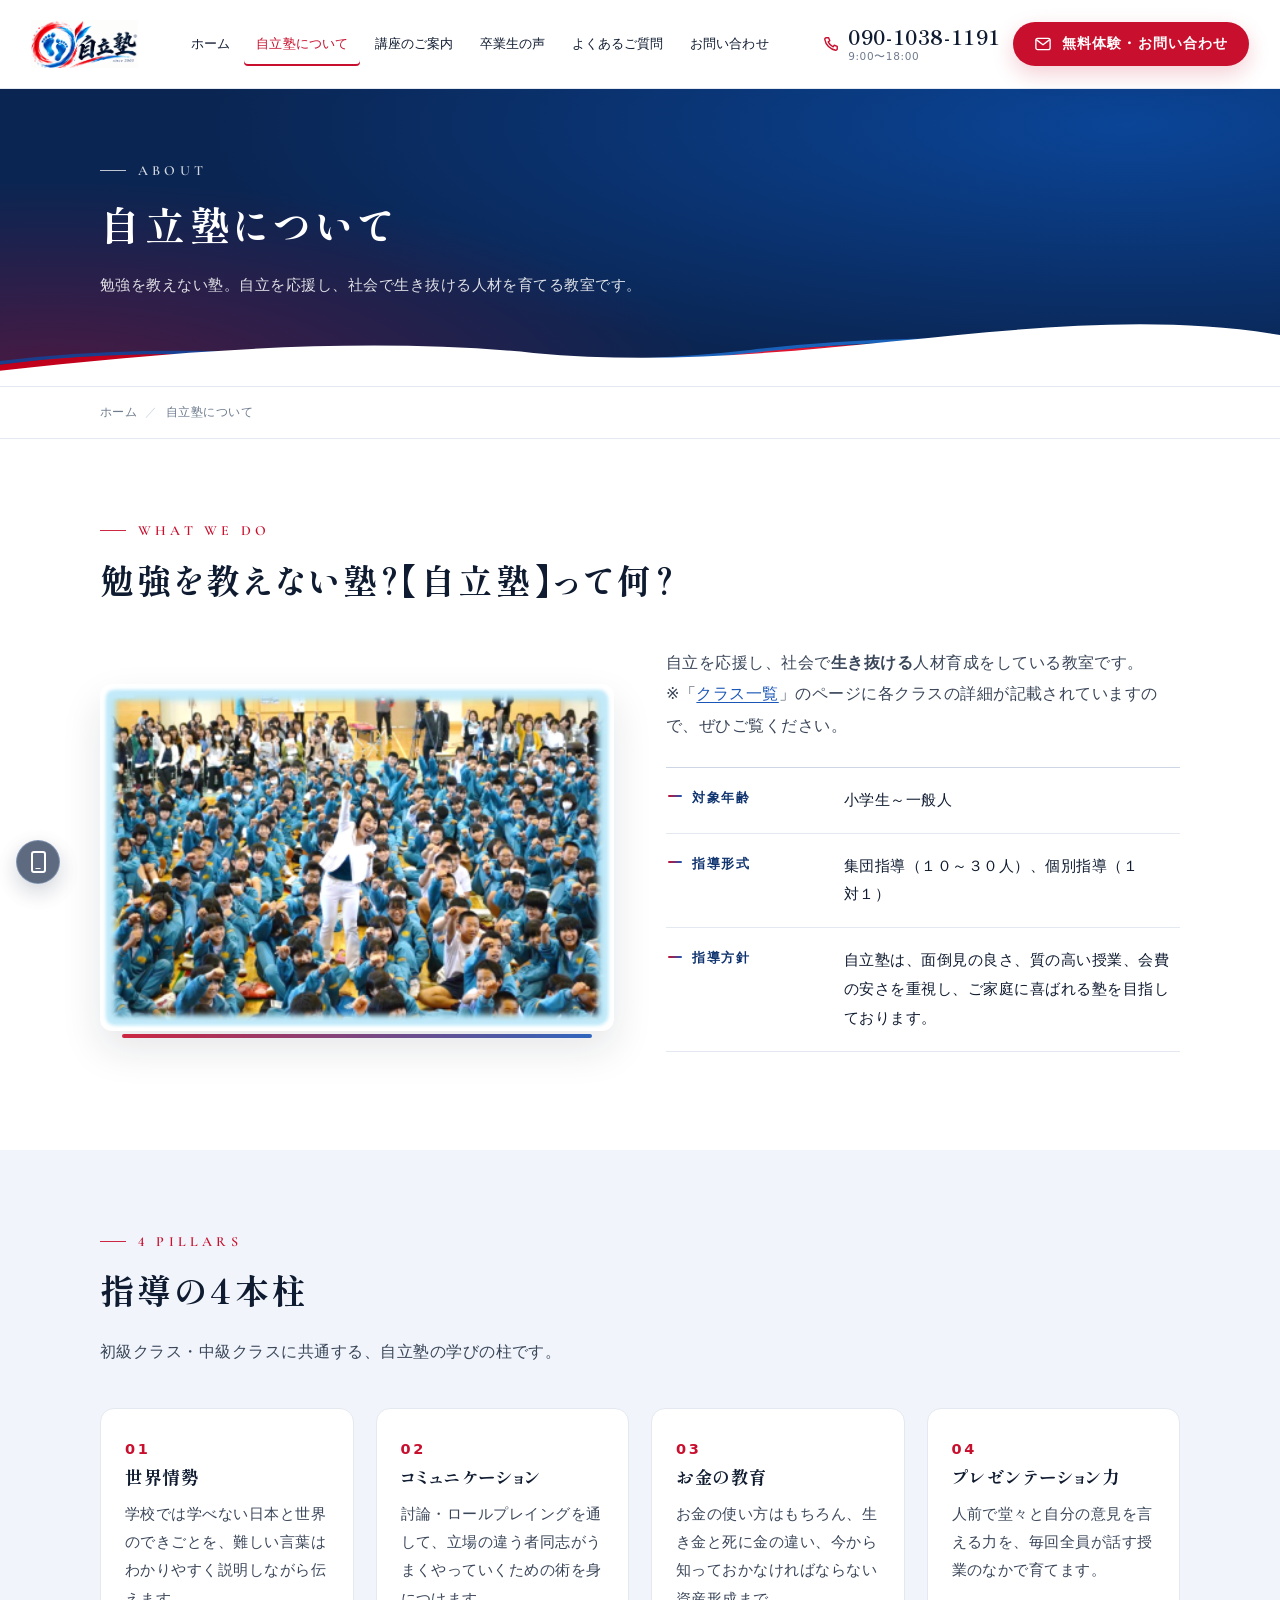
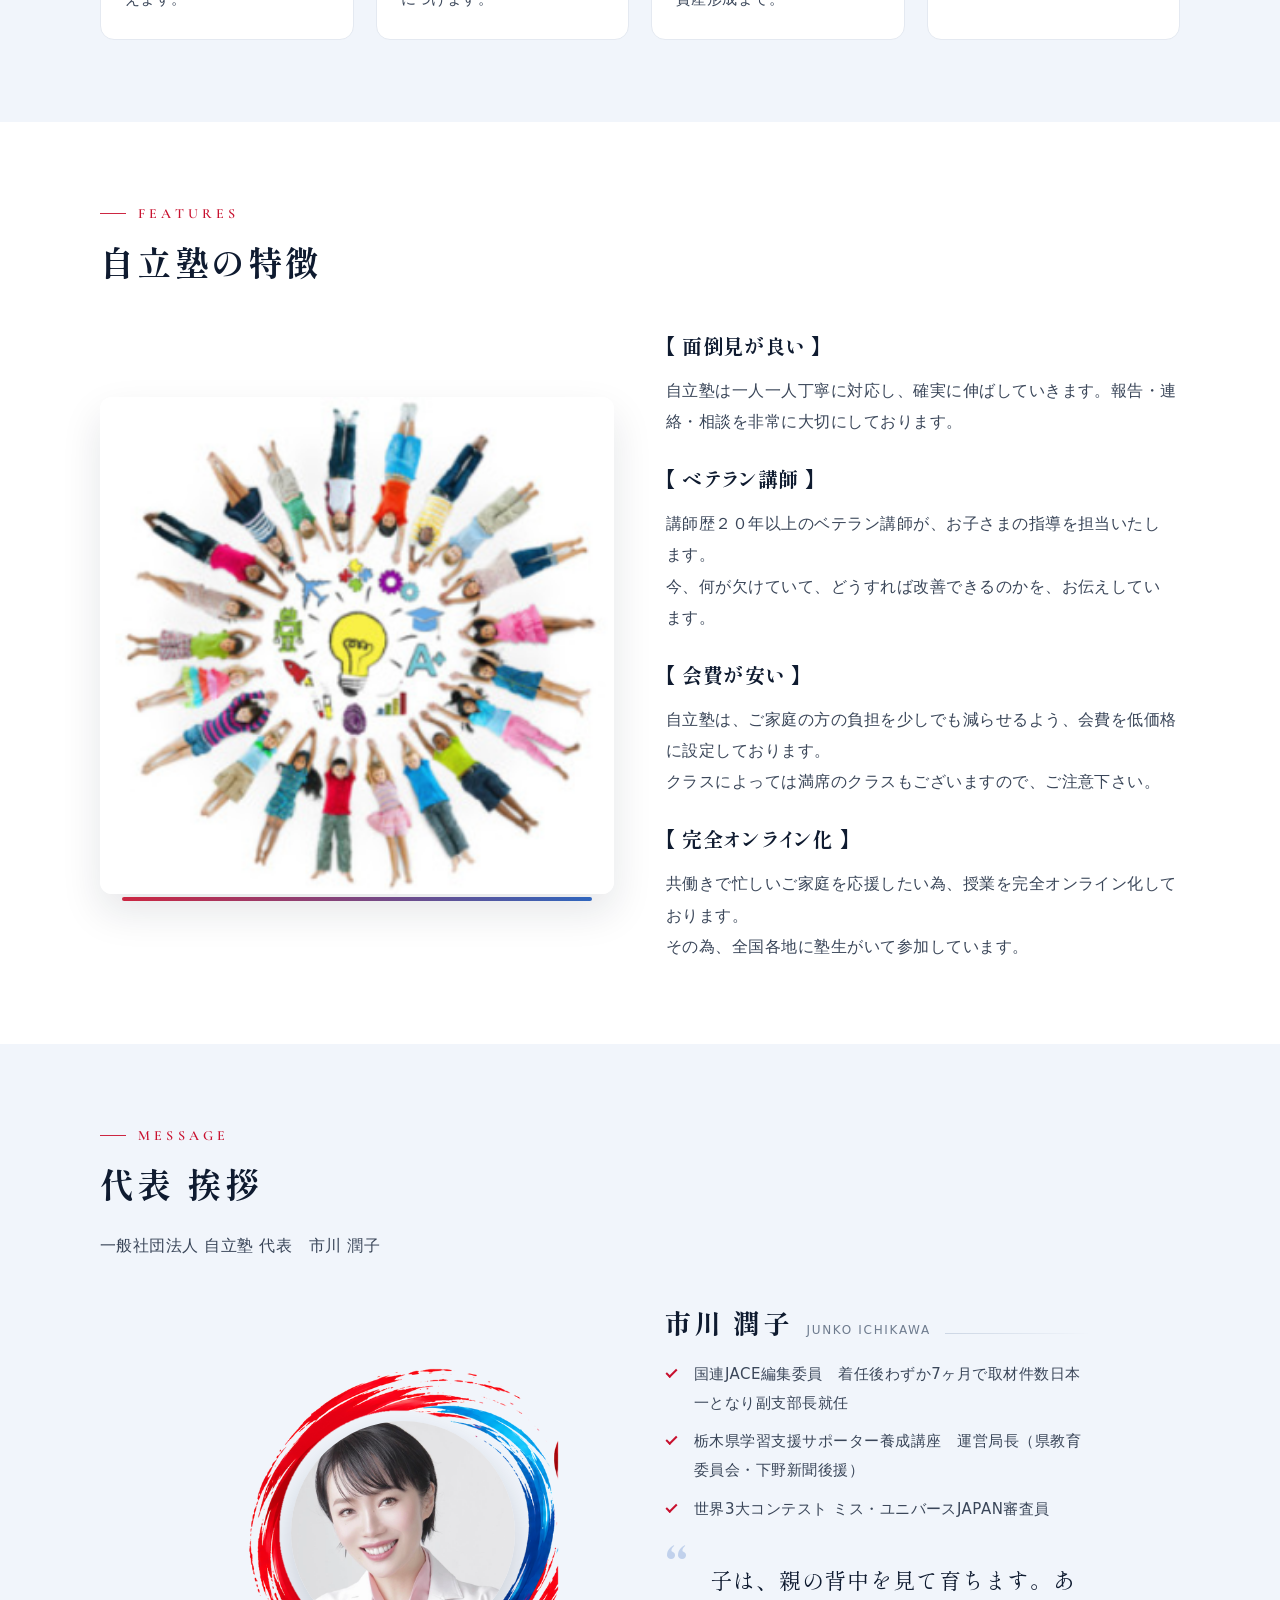
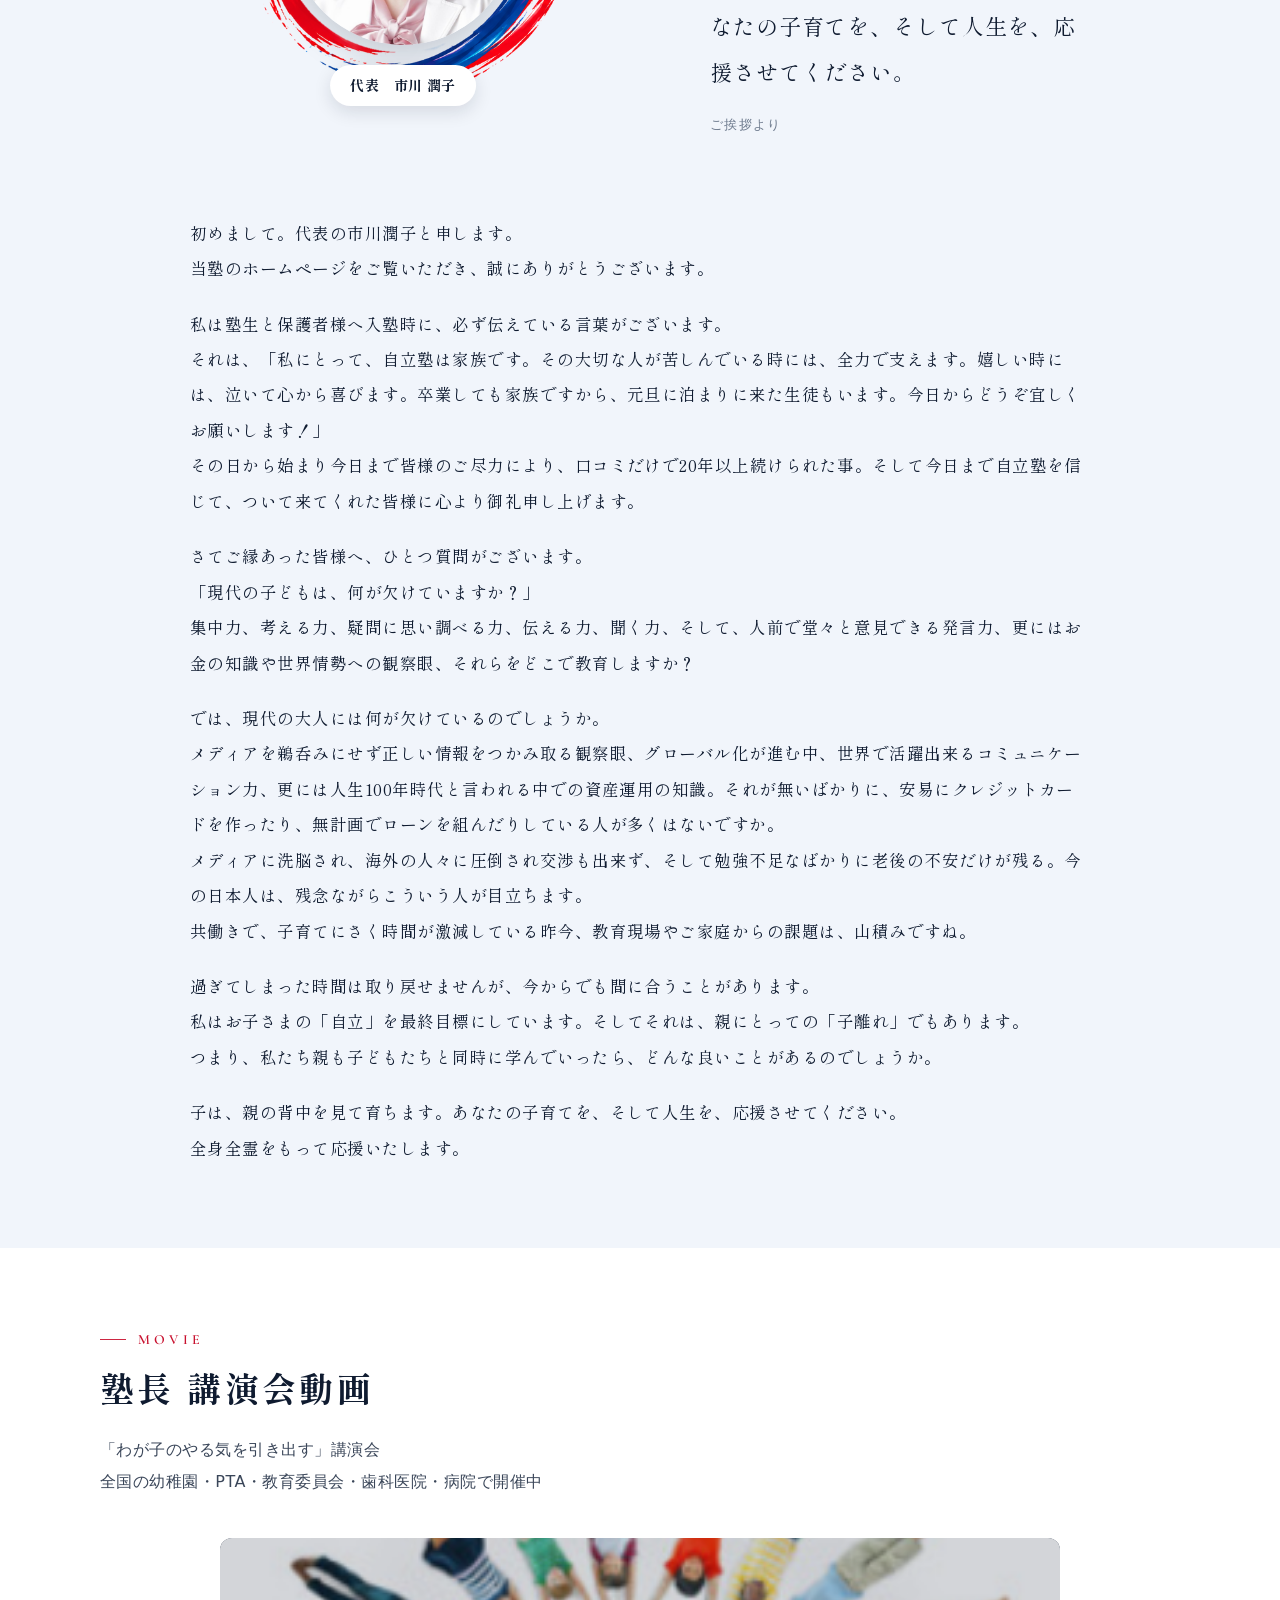
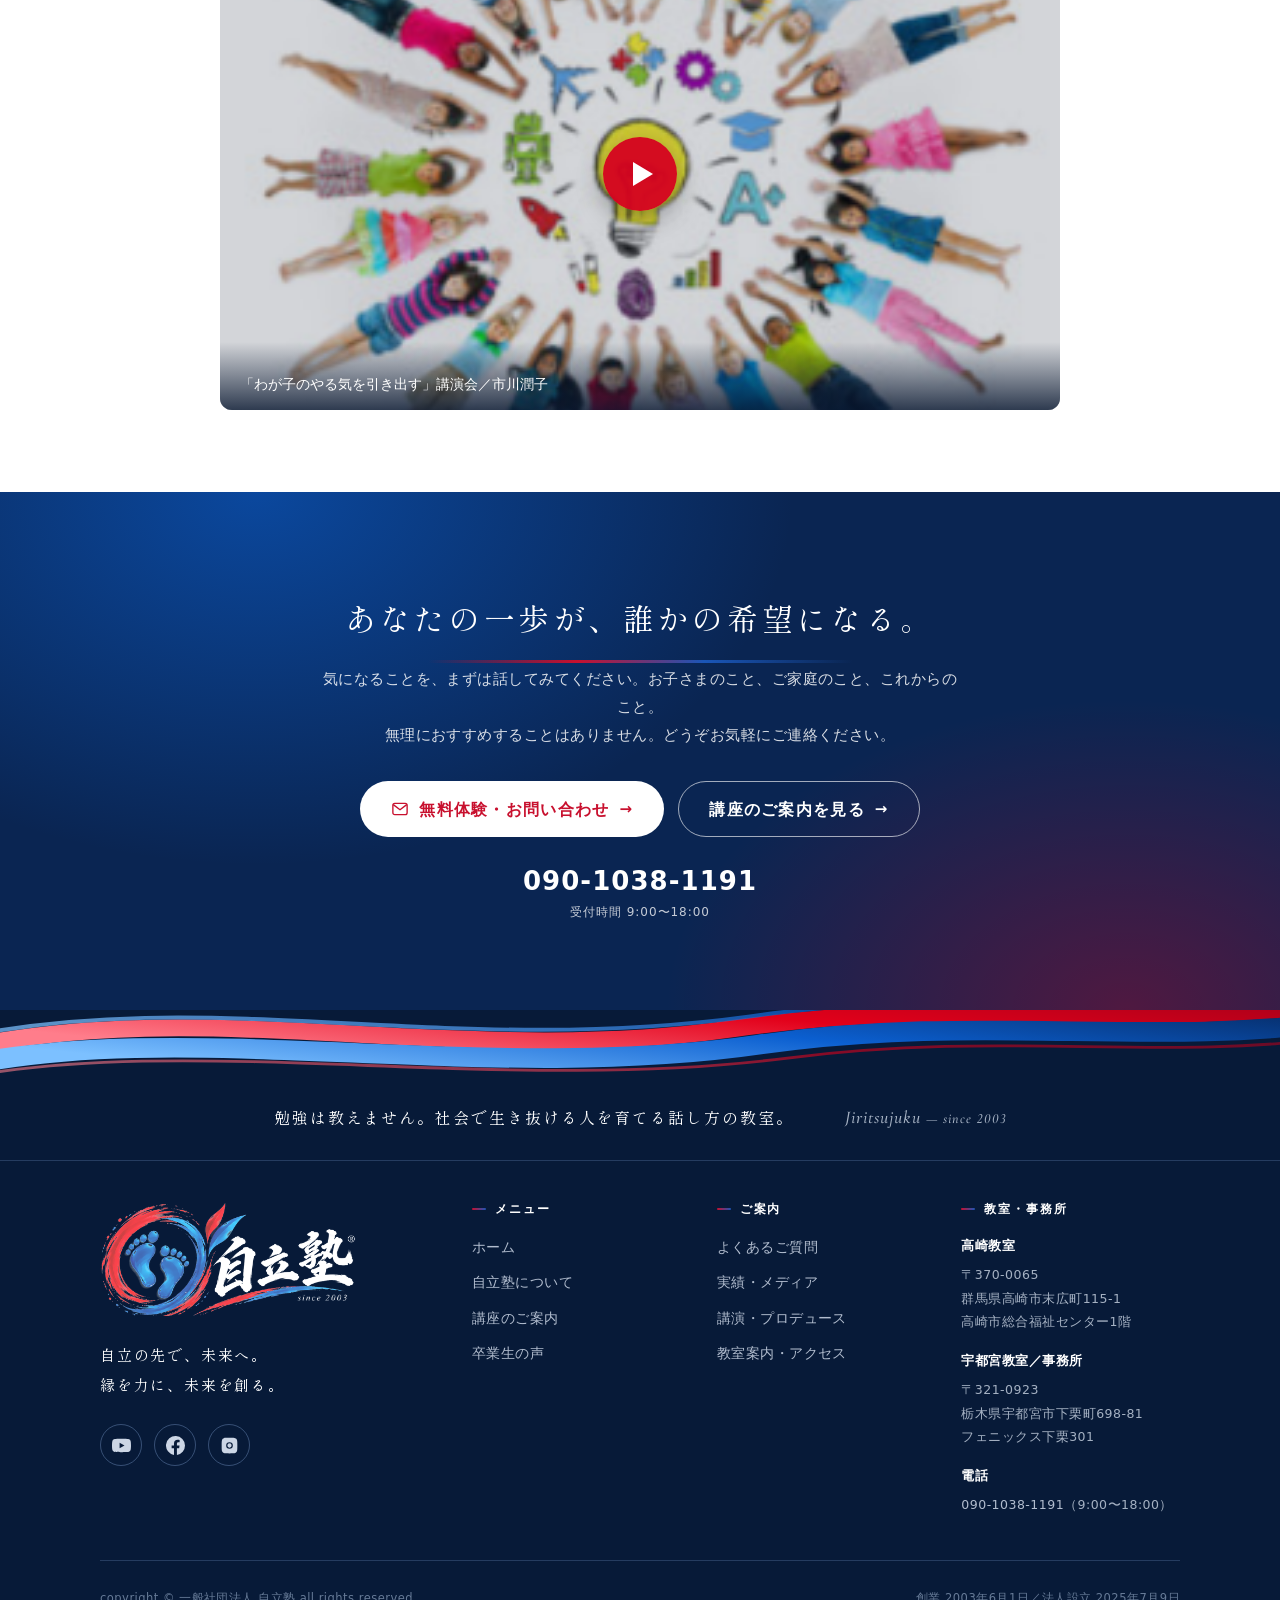
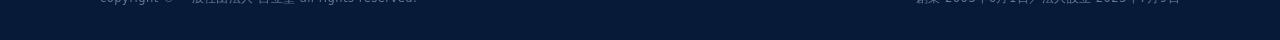
==== commit 57290050: "デザインのブラッシュアップ：「凛として、やさしく、強い女性」の印象に統一 - ヒーローの見出しを問いかけ型から肯定型へ（「自分の言葉で、凛と立つ人へ。」） - 配色を深紅×藍に整え、赤はアクセントのみ" ====
--- a/about.html
+++ b/about.html
@@ -17,7 +17,7 @@
 <link rel="apple-touch-icon" href="assets/img/mark.png">
 <link rel="preconnect" href="https://fonts.googleapis.com">
 <link rel="preconnect" href="https://fonts.gstatic.com" crossorigin>
-<link rel="stylesheet" href="https://fonts.googleapis.com/css2?family=Klee+One:wght@400;600&family=Shippori+Mincho+B1:wght@500;700&family=Zen+Kaku+Gothic+New:wght@400;500;700&display=swap">
+<link rel="stylesheet" href="https://fonts.googleapis.com/css2?family=Cormorant+Garamond:ital,wght@0,500;0,600;1,500&family=Shippori+Mincho+B1:wght@500;600;700;800&family=Zen+Kaku+Gothic+New:wght@400;500;700&display=swap">
 <link rel="stylesheet" href="assets/css/style.css">
 <script type="application/ld+json">{"@context": "https://schema.org", "@type": "EducationalOrganization", "name": "一般社団法人 自立塾", "alternateName": "自立塾", "url": "https://jiritujuku.com/", "logo": "https://jiritujuku.com/assets/img/logo-h.png", "foundingDate": "2003-06-01", "founder": {"@type": "Person", "name": "市川 潤子"}, "telephone": "+81-90-1038-1191", "sameAs": ["https://www.youtube.com/channel/UCJp2LZc89UXHqa7oxnzZFcg", "https://www.facebook.com/jichikawa2/", "https://www.instagram.com/junko.ichikawa/", "https://ameblo.jp/jiritujuku/"], "address": [{"@type": "PostalAddress", "postalCode": "370-0065", "addressRegion": "群馬県", "addressLocality": "高崎市", "streetAddress": "末広町115-1 高崎市総合福祉センター1階"}, {"@type": "PostalAddress", "postalCode": "321-0923", "addressRegion": "栃木県", "addressLocality": "宇都宮市", "streetAddress": "下栗町698-81 フェニックス下栗301"}]}</script>
 </head>
@@ -262,12 +262,12 @@
 
   <section class="ctaband">
     <div class="container ctaband__inner">
-      <p class="catch">あなたの一歩が、誰かの希望になる。</p>
+      <p class="catch">あなたの一歩が、<wbr>誰かの希望になる。</p>
       <p>気になることを、まずは話してみてください。お子さまのこと、ご家庭のこと、これからのこと。<br>
       無理におすすめすることはありません。どうぞお気軽にご連絡ください。</p>
       <div class="btn-row">
         <a class="btn btn--white" href="contact.html"><svg class="ico" viewBox="0 0 24 24" aria-hidden="true" focusable="false"><rect x="2.5" y="4.5" width="19" height="15" rx="2.5" fill="none" stroke="currentColor" stroke-width="1.8"/><path d="M3.5 6.5 12 13l8.5-6.5" fill="none" stroke="currentColor" stroke-width="1.8" stroke-linecap="round" stroke-linejoin="round"/></svg>無料体験・お問い合わせ</a>
-        <a class="btn btn--ghost" href="course.html" style="background:transparent;color:#fff;border-color:rgba(255,255,255,.6)">講座のご案内を見る</a>
+        <a class="btn btn--outline-light" href="course.html">講座のご案内を見る</a>
       </div>
       <a class="ctaband__tel" href="tel:09010381191"><b>090-1038-1191</b><span>受付時間 9:00〜18:00</span></a>
     </div>
@@ -282,8 +282,8 @@
 <path d="M-40,222 C220,126 560,246 880,178 C1120,128 1280,186 1480,140" fill="none" stroke="url(#gRedR)" stroke-width="5" stroke-linecap="round" opacity=".58"/>
 </svg>
   <div class="footer__catch">
-    <p>勉強は教えません。社会で生き抜ける人を育てる話し方の教室。</p>
-    <span class="footer__script">Jiritsujuku <em>since 2003</em></span>
+    <p>勉強は教えません。<wbr>社会で生き抜ける人を<wbr>育てる<wbr>話し方の教室。</p>
+    <span class="footer__script">Jiritsujuku <em>— since 2003</em></span>
   </div>
   <div class="container">
     <div class="footer__top">
@@ -307,7 +307,7 @@
           </ul>
         </div>
         <div>
-          <h4>&nbsp;</h4>
+          <h4>ご案内</h4>
           <ul>
             <li><a href="faq.html">よくあるご質問</a></li>
             <li><a href="achievement.html">実績・メディア</a></li>
--- a/assets/css/style.css
+++ b/assets/css/style.css
@@ -5,35 +5,37 @@
    ============================================================ */
 
 :root{
-  /* Brand */
-  --navy-footer:#061B3C;
+  /* Brand — ロゴの赤×青を、落ち着いた「深紅×藍」に整えて使う */
+  --navy-footer:#071A38;
   --header-pad:clamp(18px,2.6vw,46px);
-  --red:#D5001F;
-  --red-dark:#B00019;
-  --blue:#0B5FD0;
-  --navy:#083B86;
-  --navy-deep:#052A63;
-  --ink:#101B2D;
-  --tint:#EDF3FD;
-  --red-tint:#FCEEF0;
+  --red:#C8102E;
+  --red-dark:#A00C25;
+  --blue:#1A56B8;
+  --navy:#0E336E;
+  --navy-deep:#0A2552;
+  --ink:#0F1B30;
+  --tint:#F1F5FB;
+  --red-tint:#FBEFF1;
+  --gold:#B8955A;
 
   /* Neutrals (blue-biased) */
   --paper:#FFFFFF;
-  --paper-2:#F7F9FC;
-  --line:#E2E8F2;
-  --line-strong:#C9D4E4;
-  --body:#37455A;
-  --muted:#6C7A8D;
-
-  /* Form */
-  --r-card:8px;
+  --paper-2:#F8FAFD;
+  --line:#E4E9F1;
+  --line-strong:#CCD6E4;
+  --body:#3A4659;
+  --muted:#6E7B8E;
+
+  /* Form — 角丸は「カード14px／画像12px／ボタン丸」の3種類だけ */
+  --r-card:14px;
   --r-img:12px;
   --r-pill:999px;
-  --shadow:0 8px 24px rgba(16,27,45,.06);
-  --shadow-lift:0 14px 34px rgba(16,27,45,.11);
+  --shadow:0 10px 30px rgba(15,27,48,.06);
+  --shadow-lift:0 18px 40px rgba(15,27,48,.11);
 
   --head:"Shippori Mincho B1","Yu Mincho","YuMincho","Hiragino Mincho ProN",serif;
-  --script:"Klee One","Shippori Mincho B1",serif;
+  --latin:"Cormorant Garamond","Shippori Mincho B1",serif;
+  --script:var(--latin);
   --sans:"Zen Kaku Gothic New","Hiragino Kaku Gothic ProN","Yu Gothic",system-ui,sans-serif;
 
   --header-h:88px;
@@ -173,26 +175,10 @@
 .hero__sub b{font-weight:700; color:var(--ink)}
 .hero .btn-row{gap:10px; max-width:none; flex-wrap:nowrap}
 .hero .btn{min-height:clamp(50px,3.6vw,60px); font-size:clamp(14px,1.05vw,16.5px); padding:0 clamp(20px,1.8vw,30px); white-space:nowrap}
-.hero__note{margin-top:16px; color:var(--muted); font-size:11.8px; letter-spacing:.03em; line-height:1.7}
+
 /* 手書きのひとこと（現在はヒーロー画像に含まれるため未使用） */
-.hero__hand{
-  position:absolute; right:clamp(24px,7vw,110px); top:clamp(70px,13vw,150px); z-index:6; margin:0;
-  font-family:var(--script); font-weight:600; color:var(--navy);
-  font-size:clamp(22px,2.9vw,38px); line-height:1.55; letter-spacing:.06em;
-  text-shadow:0 2px 16px rgba(255,255,255,.95), 0 0 34px rgba(255,255,255,.75);
-}
-.hero__hand svg{display:block; width:100%; height:18px; margin-top:6px; overflow:visible}
-.hero__hand small{
-  display:block; margin-top:16px; font-family:var(--sans); font-weight:500;
-  font-size:13px; letter-spacing:.08em; color:var(--navy); line-height:1.8;
-}
-.hero__hand small b{display:block; font-family:var(--head); font-size:17px; letter-spacing:.1em}
 
 /* 舞う羽 */
-.hero__feather{position:absolute; z-index:4; pointer-events:none; background:url(../img/motif-leaf.png) center/contain no-repeat}
-.hero__feather--1{right:4%;  top:9%;   width:118px; height:96px;  transform:rotate(-12deg); opacity:.85}
-.hero__feather--2{right:30%; top:16%;  width:76px;  height:62px;  transform:rotate(22deg);  opacity:.5}
-.hero__feather--3{right:9%;  top:62%;  width:62px;  height:50px;  transform:rotate(-34deg); opacity:.4}
 
 /* Sub page header */
 .pagehead{position:relative; background:var(--navy-deep); overflow:hidden; padding-block:56px 62px; border-bottom:1px solid var(--line)}
@@ -243,8 +229,6 @@
 
 h3.h3{font-size:20px; margin:0 0 14px; letter-spacing:.03em}
 h4.h4{font-family:var(--sans); font-size:15.5px; font-weight:700; color:var(--navy); margin:0 0 8px}
-
-.brush-divider{display:block; width:100%; height:auto}
 
 /* ============================================================
    Trust bar
@@ -325,16 +309,6 @@
 .voice--compact .voice__text{font-size:14.5px; line-height:1.95}
 
 /* 声の抜粋カード（トップページ用） */
-.vcard{background:#fff; border:1px solid var(--line); border-radius:var(--r-card); padding:28px 26px 24px; display:flex; flex-direction:column}
-.vcard__quote{
-  font-family:var(--head); font-size:17px; line-height:1.8; color:var(--navy);
-  letter-spacing:.03em; margin:0 0 14px; padding-left:16px; border-left:2px solid var(--red);
-}
-.vcard__body{font-size:14px; line-height:1.95; margin-bottom:22px}
-.vcard__who{margin-top:auto; display:flex; align-items:center; gap:13px; padding-top:16px; border-top:1px solid var(--line)}
-.vcard__who img{width:50px; height:50px; border-radius:50%; object-fit:cover; object-position:50% 28%; flex:0 0 auto}
-.vcard__who span{font-size:12px; color:var(--muted); line-height:1.6}
-.vcard__who b{display:block; font-family:var(--sans); font-size:14.5px; color:var(--ink); letter-spacing:.03em; font-weight:700}
 
 /* Tabs */
 .tabs{display:flex; flex-wrap:wrap; gap:4px; border-bottom:1px solid var(--line); margin-bottom:32px}
@@ -577,7 +551,7 @@
 /* 筆のリボン */
 .ribbon{position:absolute; left:-2%; width:104%; pointer-events:none; display:block}
 .ribbon--hero{bottom:-8px; z-index:4; height:clamp(120px,17vw,250px)}
-.ribbon--section{top:-58px; z-index:1; height:130px; opacity:.9}
+
 .ribbon--footer{top:-52px; z-index:1; height:118px}
 .ribbon--head{bottom:-14px; z-index:3; height:96px; opacity:.95}
 
@@ -585,41 +559,17 @@
 .has-ribbon > .container{position:relative; z-index:2}
 
 /* 円相（筆の丸）アイコン */
-.enso{
-  width:74px; height:74px; margin:0 auto 18px; display:flex; align-items:center; justify-content:center;
-  background:var(--tint); border-radius:50%;
-}
-.section--tint .enso,.section--paper .enso{background:#fff}
-.enso__icon{width:50%; height:50%; display:block}
-.enso--sm{width:60px; height:60px; margin-bottom:14px}
 
 .sec-title .num{color:var(--red); font-size:1.3em; padding:0 .04em; letter-spacing:0}
 
 /* ============================================================
    Feature row（罫で区切る4カラム）
    ============================================================ */
-.feature-row{display:grid; grid-template-columns:repeat(4,1fr); gap:0}
-.feature{text-align:center; padding:6px clamp(12px,2vw,26px); position:relative}
-.feature + .feature::before{
-  content:""; position:absolute; left:0; top:14%; bottom:14%; width:1px;
-  background:linear-gradient(180deg,rgba(201,212,228,0),var(--line-strong),rgba(201,212,228,0));
-}
-.feature h3{font-size:clamp(17px,2.2vw,21px); letter-spacing:.06em; margin-bottom:14px}
-.feature p{font-size:13.8px; line-height:2; color:var(--body); max-width:17em; margin-inline:auto; text-align:left}
 
 /* ============================================================
    News list（タグ付き）
    ============================================================ */
-.newsbox{background:#fff; border:1px solid var(--line); border-radius:var(--r-card); padding:26px 30px; box-shadow:var(--shadow)}
-.newsbox__head{display:flex; align-items:baseline; justify-content:space-between; gap:16px; margin-bottom:6px}
-.newsbox__head h2{font-size:21px; letter-spacing:.06em}
-.newsbox__head a{font-size:12.5px; font-weight:700; text-decoration:none}
-.chip{
-  display:inline-block; min-width:66px; text-align:center; font-size:11px; font-weight:700;
-  letter-spacing:.08em; color:#fff; background:var(--blue); border-radius:4px; padding:3px 10px;
-  flex:0 0 auto;
-}
-.chip--news{background:var(--red)}
+
 .blogfeed a{gap:6px 16px}
 
 /* ============================================================
@@ -725,25 +675,10 @@
 .bento .deflist dd{font-size:13.2px; padding:14px 0 14px 6px; line-height:1.8}
 
 /* 写真＋手書きのカード */
-.bento__card--photo{padding:0; overflow:hidden; position:relative; border:0; min-height:280px}
-.bento__card--photo img{position:absolute; inset:0; width:100%; height:100%; object-fit:cover; object-position:50% 34%}
-.bento__card--photo::after{
-  content:""; position:absolute; inset:0;
-  background:linear-gradient(180deg,rgba(5,42,99,.12) 0%,rgba(5,42,99,.5) 100%);
-}
-.bento__card--photo .hand{
-  position:relative; z-index:2; margin-top:auto; padding:24px 22px 26px; color:#fff; white-space:nowrap;
-  font-family:var(--script); font-weight:600; font-size:clamp(17px,1.6vw,21px); line-height:1.7;
-  letter-spacing:.05em; text-shadow:0 2px 14px rgba(5,20,45,.55);
-}
 
 /* 自立塾とはカードの中の写真 */
 .bento__photo{position:relative; margin:22px 0 24px; border-radius:10px; overflow:hidden; aspect-ratio:16/9}
 .bento__photo img{width:100%; height:100%; object-fit:cover; object-position:50% 40%}
-.bento__photo .hand{
-  position:absolute; right:18px; bottom:14px; color:#fff; font-family:var(--script); font-weight:600;
-  font-size:19px; letter-spacing:.06em; text-shadow:0 2px 12px rgba(5,20,45,.65);
-}
 
 /* ============================================================
    Portal（各ページへの案内カード）
@@ -788,16 +723,16 @@
   .header__tagline{display:none}
 }
 @media (max-width:1180px){
-  .hero__hand{right:20px; top:64px; font-size:clamp(20px,2.6vw,30px)}
-  .hero__feather--1{width:104px; height:85px}
-  .hero__feather--2,.hero__feather--3{display:none}
+  
+  
+  
   .header__tagline{display:none}
 }
 @media (max-width:1080px){
   .header__nav a{padding:8px 8px; font-size:13px}
   .header__tel{display:none}
   .bento{grid-template-columns:1fr 1fr}
-  .bento__card--photo{grid-column:1 / -1; min-height:200px}
+  
   .portal{grid-template-columns:repeat(2,1fr)}
 }
 @media (max-width:1080px) and (min-width:621px){
@@ -827,18 +762,18 @@
   .section{padding-block:60px}
   .hero__media{min-height:auto}
   .hero__inner{padding-block:56px 92px}
-  .feature-row{grid-template-columns:repeat(2,1fr); gap:34px 0}
-  .feature:nth-child(3)::before{display:none}
-  .ribbon--section{top:-40px; height:96px}
-  .newsbox{padding:22px 20px}
+  
+  
+  
+  
   .ctaband{padding-block:74px 66px}
   .pagehead{padding-block:52px 66px}
-  .pagehead__inner::after{width:190px; height:202px; right:-60px; opacity:.13}
+  
   .bento__card{padding:26px 24px 24px}
 }
 @media (max-width:760px){
   .bento{grid-template-columns:1fr}
-  .bento__card--photo{min-height:190px}
+  
   .reason-grid{gap:16px 18px}
 }
 @media (max-width:620px){
@@ -865,15 +800,11 @@
   .hero__eyebrow::before{width:24px}
   .hero h1{font-size:clamp(25px,7.4vw,33px); line-height:1.45; margin-bottom:16px; text-shadow:none}
   .hero__sub{font-size:14.5px; line-height:1.9; margin-bottom:22px}
-  .hero__note{margin-top:18px; font-size:11.5px}
-  .hero__hand{
-    top:94px; bottom:auto; right:16px; left:auto;
-    font-size:21px; line-height:1.6; max-width:60%;
-    text-shadow:0 2px 10px #fff, 0 0 20px rgba(255,255,255,.98), 0 0 38px rgba(255,255,255,.85);
-  }
-  .hero__hand svg{height:11px; margin-top:2px}
-  .hero__hand small{display:none}
-  .hero__feather--1{width:74px; height:60px; top:6%; right:3%}
+  
+  
+  
+  
+  
   .hero__brush,.ribbon--hero{height:56px}
 
   .trust__grid{grid-template-columns:repeat(4,1fr)}
@@ -887,11 +818,10 @@
   .faq .answer{padding-left:22px}
   .step{padding:28px 20px 24px}
   .portrait{width:min(280px,80%)}
-  .feature-row{grid-template-columns:1fr; gap:30px 0}
-  .feature + .feature::before{left:18%; right:18%; top:-15px; bottom:auto; width:auto; height:1px;
-    background:linear-gradient(90deg,rgba(201,212,228,0),var(--line-strong),rgba(201,212,228,0))}
-  .enso{width:64px; height:64px}
-  .newsbox__head{flex-direction:column; gap:4px}
+  
+  
+  
+  
   .footer__script{font-size:16px}
 }
 @media (max-width:400px){
@@ -978,12 +908,6 @@
 .bento__text{display:flex; flex-direction:column; flex:1 1 auto; min-width:0}
 .bento__photo{position:relative; flex:0 0 clamp(150px,15vw,260px); border-radius:10px; overflow:hidden}
 .bento__photo img{position:absolute; inset:0; width:100%; height:100%; object-fit:cover; object-position:50% 40%}
-.bento__photo .hand{
-  position:absolute; right:10px; top:14%; z-index:2; text-align:right;
-  font-family:var(--script); font-weight:600; color:var(--navy);
-  font-size:clamp(14px,1.15vw,20px); line-height:1.6; letter-spacing:.04em;
-  text-shadow:0 2px 12px rgba(255,255,255,.95), 0 0 24px rgba(255,255,255,.9);
-}
 
 /* REASON */
 .bento__card--reason{background:linear-gradient(168deg,#FFFFFF 0%,var(--tint) 100%)}
@@ -996,13 +920,6 @@
 /* 願いのカード */
 .bento__card--wish{padding:0; border:0; overflow:hidden; position:relative; justify-content:flex-end; min-height:230px}
 .bento__card--wish img{position:absolute; inset:0; width:100%; height:100%; object-fit:cover; object-position:56% 40%}
-.bento__card--wish .hand{
-  position:relative; z-index:2; margin:0; padding:clamp(18px,1.6vw,26px);
-  font-family:var(--script); font-weight:600; color:var(--navy);
-  font-size:clamp(16px,1.35vw,23px); line-height:1.55; letter-spacing:.04em;
-  text-shadow:0 2px 12px rgba(255,255,255,.95), 0 0 26px rgba(255,255,255,.92);
-}
-.bento__card--wish .hand small{display:block; margin-top:8px; font-size:.64em; letter-spacing:.02em}
 
 /* ---------- ポータルカード ---------- */
 .section--portal{padding-block:clamp(20px,2vw,34px) clamp(46px,5vw,86px)}
@@ -1042,7 +959,7 @@
   .bento{grid-template-columns:1fr}
   .bento__card--about{flex-direction:column}
   .bento__photo{flex:0 0 auto; height:210px}
-  .bento__photo .hand{top:auto; bottom:14px}
+  
   .portal{grid-template-columns:repeat(2,1fr)}
   .trust__grid{grid-template-columns:repeat(4,1fr); padding-inline:6px}
   .hero__inner{padding-block:34px 84px}
@@ -1101,17 +1018,9 @@
 /* ABOUTカード：写真を大きく、手書きを右上に */
 .bento__card--about{align-items:stretch}
 .bento__photo{flex:0 0 clamp(170px,17.5vw,300px); border-radius:12px}
-.bento__photo .hand{
-  right:12px; top:11%; font-size:clamp(15px,1.3vw,22px); line-height:1.65;
-  text-shadow:0 2px 12px rgba(255,255,255,.96), 0 0 26px rgba(255,255,255,.9);
-}
 
 /* 願いカード：手書きを中央へ、大きく */
 .bento__card--wish{justify-content:center; align-items:flex-start}
-.bento__card--wish .hand{
-  padding:clamp(18px,1.8vw,30px); font-size:clamp(17px,1.5vw,26px); line-height:1.6;
-}
-.bento__card--wish .hand small{font-size:.58em; margin-top:10px; letter-spacing:.04em}
 
 /* 実績バー：数字をひとまわり大きく */
 .trust__num{font-size:clamp(20px,1.72vw,30px)}
@@ -1147,16 +1056,9 @@
 /* ---------- ベントー：左は足跡モチーフ、右は羽を引いた構図 ---------- */
 .bento__photo{background:linear-gradient(180deg,#CEE4FA 0%,#EAF4FF 55%,#FFFFFF 100%)}
 .bento__photo img{object-position:50% 52%}
-.bento__photo .hand{
-  right:auto; left:50%; transform:translateX(-50%); top:7%; text-align:center; white-space:nowrap;
-}
+
 .bento__card--wish img{object-position:44% 46%}
-.bento__card--wish .hand{
-  position:absolute; left:0; right:0; top:0; margin:0;
-  padding:clamp(18px,1.7vw,28px) clamp(16px,1.5vw,26px) clamp(30px,3vw,46px);
-  background:linear-gradient(180deg, rgba(255,255,255,.88) 0%, rgba(255,255,255,.62) 55%, rgba(255,255,255,0) 100%);
-  text-shadow:0 1px 6px rgba(255,255,255,.9);
-}
+
 .bento__card--wish{justify-content:flex-start}
 
 /* 羽カード：人物を外し、羽と空を主役に */
@@ -1172,43 +1074,10 @@
 .portal__card .eyebrow{font-size:9px; letter-spacing:.14em}
 
 /* ---------- 足跡カード：赤青の躍動する筆 ＋ 進む足あと ---------- */
-.bento__photo--feet{
-  background:linear-gradient(168deg,#D6E8FC 0%,#EBF4FF 46%,#FFFFFF 100%);
-  overflow:hidden;
-}
-.bento__photo--feet .feet-fx{position:absolute; inset:0; width:100%; height:100%; display:block}
-.bento__photo--feet .trail{
-  position:absolute; display:block; aspect-ratio:420/456;
-  background:url(../img/motif-feet.png) center/contain no-repeat;
-  filter:drop-shadow(0 6px 14px rgba(11,95,208,.28));
-}
-.bento__photo--feet .trail--1{width:36%; left:9%;  bottom:7%;  transform:rotate(-12deg)}
-.bento__photo--feet .trail--2{width:27%; left:40%; bottom:28%; transform:rotate(6deg);  opacity:.72}
-.bento__photo--feet .trail--3{width:19%; left:66%; bottom:48%; transform:rotate(-4deg); opacity:.44}
-.bento__photo--feet .hand{
-  top:5%; z-index:3; color:var(--navy);
-  text-shadow:0 2px 12px rgba(255,255,255,.96), 0 0 22px rgba(255,255,255,.9);
-}
-@media (prefers-reduced-motion:no-preference){
-  .bento__photo--feet .trail{transition:transform .5s ease}
-  .bento__card--about:hover .trail--1{transform:rotate(-12deg) translate(3px,-4px)}
-  .bento__card--about:hover .trail--2{transform:rotate(6deg) translate(5px,-7px)}
-  .bento__card--about:hover .trail--3{transform:rotate(-4deg) translate(7px,-10px)}
-}
 
 /* 足跡を道の進行方向に合わせる（右上へ進む） */
-.bento__photo--feet .trail{transform-origin:50% 50%}
-.bento__photo--feet .trail--1{width:30%; left:5%;  bottom:11%; transform:rotate(60deg)}
-.bento__photo--feet .trail--2{width:23%; left:37%; bottom:35%; transform:rotate(57deg); opacity:.7}
-.bento__photo--feet .trail--3{width:17%; left:67%; bottom:57%; transform:rotate(54deg); opacity:.42}
-@media (prefers-reduced-motion:no-preference){
-  .bento__card--about:hover .bento__photo--feet .trail--1{transform:rotate(60deg) translate(-5px,-3px)}
-  .bento__card--about:hover .bento__photo--feet .trail--2{transform:rotate(57deg) translate(-8px,-5px)}
-  .bento__card--about:hover .bento__photo--feet .trail--3{transform:rotate(54deg) translate(-11px,-7px)}
-}
 
 /* 足跡の縦横比を新しい素材に合わせる（枠が出ないよう影も控えめに） */
-.bento__photo--feet .trail{aspect-ratio:395/422; filter:drop-shadow(0 5px 11px rgba(11,95,208,.22))}
 
 /* ============================================================
    PC ⇄ スマホ 表示切替ボタン
@@ -1291,7 +1160,7 @@
   .btn{font-size:14px}
 
   /* 画像は切り取らず、全体が見えるように */
-  .hero__photo{aspect-ratio:724/436}
+  .hero__photo{aspect-ratio:724/420}
   .hero__photo img{object-position:center}
   .bento__card--about{gap:16px}
   .bento__photo{flex:0 0 auto; height:auto; aspect-ratio:960/640; border-radius:10px}
@@ -1337,3 +1206,167 @@
   }
   .bento__card--wish{padding:0}
 }
+
+/* ============================================================
+   ブラッシュアップ v2 ——「凛として、やさしく、強い」
+   ------------------------------------------------------------
+   見る人   ：自信を持てずにいる少女・思春期の女性とそのご家族
+   目指す印象：背筋の伸びた大人の女性が、静かに、力強く活躍している
+   ルール   ：
+   ・見出しは明朝＋広めの字間（凛）／本文はゴシックでゆったり（やさしさ）
+   ・英字ラベルは Cormorant Garamond の大文字＋細い罫（品格）
+   ・赤はアクセントだけ。面は白と藍で取り、余白を多く残す
+   ・ボタンは「赤＝申し込み」「藍の線＝ページ移動」の2種類に統一
+   ・角丸は カード14px／画像12px／ボタン丸 の3種類に統一
+   ※ これより上の指定を、この層でまとめて整えています
+   ============================================================ */
+
+/* ---------- 文字組み ---------- */
+body{line-height:1.95; letter-spacing:.03em}
+h1,h2,h3{font-feature-settings:"palt" 1}
+.sec-title{letter-spacing:.1em; line-height:1.6}
+.sec-lead{line-height:2}
+.pagehead h1{letter-spacing:.12em}
+
+/* 英字ラベル：細い罫＋Cormorant の大文字 */
+.eyebrow{
+  display:flex; align-items:center; gap:12px;
+  font-family:var(--latin); font-size:14px; font-weight:600; font-style:normal;
+  letter-spacing:.3em; text-transform:uppercase; line-height:1.4; color:var(--red);
+}
+.eyebrow::before{content:""; width:26px; height:1px; background:currentColor; flex:0 0 auto; opacity:.9}
+.eyebrow--blue{color:var(--navy)}
+.pagehead .eyebrow{color:rgba(255,255,255,.82)}
+.center .eyebrow,.eyebrow.center{justify-content:center}
+
+/* ---------- ボタン ---------- */
+.btn{letter-spacing:.08em}
+.btn--primary{background:var(--red); box-shadow:0 8px 22px rgba(200,16,46,.2)}
+.btn--primary:hover{background:var(--red-dark); box-shadow:0 12px 26px rgba(200,16,46,.26)}
+.btn--ghost{background:rgba(255,255,255,.92); color:var(--navy); border:1px solid var(--navy)}
+.btn--ghost:hover{background:var(--navy); color:#fff}
+.btn--white{color:var(--red)}
+.btn--outline-light{background:transparent; color:#fff; border:1px solid rgba(255,255,255,.62)}
+.btn--outline-light:hover{background:rgba(255,255,255,.1); border-color:#fff; transform:translateY(-1px)}
+.bento__card .btn{white-space:nowrap}
+
+/* ---------- ヒーロー ---------- */
+.hero__eyebrow{color:var(--navy); font-weight:500; letter-spacing:.12em}
+.hero__eyebrow::before{width:30px; height:1px; background:var(--red)}
+.hero h1{font-weight:700; letter-spacing:.1em; line-height:1.5}
+.hero h1 .accent{color:var(--red)}
+.hero__sub{letter-spacing:.06em}
+.hero__credit span{letter-spacing:.16em}
+@media (min-width:921px){
+  /* 写真の上端・左端をぼかして、背景の空となじませる（四角い切れ目を出さない） */
+  .hero__photo img{
+    -webkit-mask-image:linear-gradient(90deg,transparent 0,rgba(0,0,0,.55) 6%,#000 16%),linear-gradient(180deg,transparent 0,#000 10%);
+    -webkit-mask-composite:source-in;
+            mask-image:linear-gradient(90deg,transparent 0,rgba(0,0,0,.55) 6%,#000 16%),linear-gradient(180deg,transparent 0,#000 10%);
+            mask-composite:intersect;
+  }
+  /* 筆のリボンは細く、主張しすぎない */
+  .ribbon--hero{height:clamp(70px,7.6vw,132px)}
+}
+
+/* ---------- 実績バー ---------- */
+.trust{background:linear-gradient(180deg,var(--tint),#fff)}
+.trust__item{background:transparent}
+.trust__num{color:var(--navy); letter-spacing:.04em}
+.trust__label{letter-spacing:.05em}
+
+/* ---------- セクションの余白 ---------- */
+.section{padding-block:clamp(56px,6.4vw,96px)}
+.section--bento{padding-block:clamp(48px,5.4vw,88px) clamp(20px,2.4vw,36px)}
+
+/* ---------- ベントー ---------- */
+.bento__card{border-radius:var(--r-card); box-shadow:var(--shadow)}
+.bento__card h2{letter-spacing:.1em}
+.reason__no{font-family:var(--latin); font-weight:600; color:var(--red); font-size:clamp(22px,1.7vw,28px); line-height:1; letter-spacing:.02em}
+.reason h3{letter-spacing:.06em}
+.reason p{font-size:clamp(12px,.86vw,13.5px); line-height:1.8}
+
+/* ---------- 各ページへの案内：6枚を 3×2 でゆったり ---------- */
+.section--portal .container--wide{max-width:1290px}
+.portal{grid-template-columns:repeat(3,1fr); gap:clamp(14px,1.5vw,22px)}
+.portal__card{border-radius:var(--r-card); box-shadow:var(--shadow); min-height:156px}
+.portal__card:hover{box-shadow:var(--shadow-lift)}
+.portal__body{padding:clamp(18px,1.6vw,26px) 12px clamp(18px,1.6vw,24px) clamp(18px,1.7vw,28px)}
+.portal__card .eyebrow{font-size:12px; letter-spacing:.26em; margin-bottom:8px}
+.portal__card .eyebrow::before{width:18px}
+.portal__card h2{font-size:clamp(16px,1.3vw,19px); letter-spacing:.1em; line-height:1.5; margin-bottom:8px}
+.portal__card p{font-size:clamp(12.5px,.92vw,13.5px); line-height:1.8; margin-bottom:12px}
+.portal__more{font-size:12.5px; letter-spacing:.08em; color:var(--navy)}
+.portal__thumb{flex:0 0 clamp(118px,10.5vw,156px)}
+.portal__thumb img{filter:saturate(.9); transition:transform .5s ease}
+.portal__card:hover .portal__thumb img{transform:scale(1.04)}
+
+/* ---------- 写真のトーン統一 ---------- */
+.split__media img,.senpai img,.classcard__img img,.voice__photo img{filter:saturate(.92)}
+
+/* ---------- FAQ・フォーム ---------- */
+.faq summary::before{font-family:var(--latin); font-size:21px; font-weight:600; line-height:1}
+.faq summary{letter-spacing:.04em}
+.field input,.field select,.field textarea{border-radius:10px}
+
+/* ---------- CTA帯・フッター ---------- */
+.ctaband .catch{letter-spacing:.12em}
+.footer__catch p{letter-spacing:.12em}
+.footer__script{font-family:var(--latin); font-style:italic; font-weight:500; font-size:clamp(17px,1.4vw,22px); letter-spacing:.06em}
+.footer__script em{font-size:.78em}
+.footer__tagline{letter-spacing:.12em}
+
+/* ---------- 表示切替ボタン：本文に重ならない小さな丸ボタンに ---------- */
+.viewtoggle{width:44px; padding:0; justify-content:center; gap:0; opacity:.7; left:16px; bottom:16px; overflow:hidden; white-space:nowrap}
+.viewtoggle__label{position:absolute; width:1px; height:1px; overflow:hidden; clip:rect(0 0 0 0)}
+.viewtoggle:hover,.viewtoggle:focus-visible{opacity:1; width:auto; padding:0 16px 0 13px; gap:8px; transform:none}
+.viewtoggle:hover .viewtoggle__label,.viewtoggle:focus-visible .viewtoggle__label{position:static; width:auto; height:auto; clip:auto}
+
+/* ---------- レスポンシブ（この層の指定を幅ごとに上書き） ---------- */
+@media (max-width:1080px){
+  .portal{grid-template-columns:repeat(2,1fr)}
+}
+@media (max-width:920px){
+  .viewtoggle{width:38px; height:38px; left:10px; bottom:80px}
+}
+@media (max-width:620px){
+  .portal{grid-template-columns:1fr; gap:12px}
+  .portal__card{min-height:0}
+  .portal__thumb{flex-basis:104px}
+  .portal__body{padding:16px 10px 16px 18px}
+  .portal__card h2{font-size:15.5px}
+  .portal__card p{font-size:12.5px}
+  .eyebrow{font-size:12.5px; letter-spacing:.24em}
+  .reason__no{font-size:20px}
+  .reason p{font-size:12px}
+  .hero h1{letter-spacing:.08em}
+  .viewtoggle{width:36px; height:36px; bottom:78px; opacity:.6}
+}
+
+/* ---------- 仕上げ ---------- */
+/* Cormorant の数字は飾り数字（0がo に見える）なので、そろった数字に */
+.eyebrow,.reason__no,.faq summary::before,.footer__script{font-variant-numeric:lining-nums}
+/* ヘッダー：キャッチ文は余裕のある幅だけ表示（1281〜1560px で右端のボタンがはみ出していた） */
+@media (max-width:1560px){ .header__tagline{display:none} }
+/* ABOUTカード：狭い段で手打ちの改行が不自然な折り返しを生むため、自然に流す */
+.bento__text p br{display:none}
+.bento__photo img{object-position:50% 0}
+/* 写真の白い縁が見えないよう、ほんの少しだけ寄せる */
+.portal__thumb img{transform:scale(1.04)}
+.portal__card:hover .portal__thumb img{transform:scale(1.08)}
+/* CTA帯の文章が1文字だけ次の行に落ちないように */
+.ctaband p{max-width:44em}
+@media (max-width:620px){
+  /* 選ばれる理由：2列だと1行7〜8文字で窮屈なので1列に */
+  .reason-grid{grid-template-columns:1fr; gap:14px}
+  .reason{gap:14px; align-items:baseline}
+  .reason__no{min-width:1.6em}
+}
+@media (max-width:479px){
+  /* 実績バー 2×2：左端に出ていた縦罫を消し、2段目の上に罫を */
+  .trust__item:nth-child(odd){box-shadow:none}
+  .trust__item:nth-child(n+3){border-top:1px solid #DCE6F5}
+}
+/* 日本語の改行：1〜2文字だけが次行に落ちるのを防ぐ */
+p,li,dd{text-wrap:pretty}
+.ctaband .catch,.footer__catch p{word-break:keep-all; overflow-wrap:anywhere}
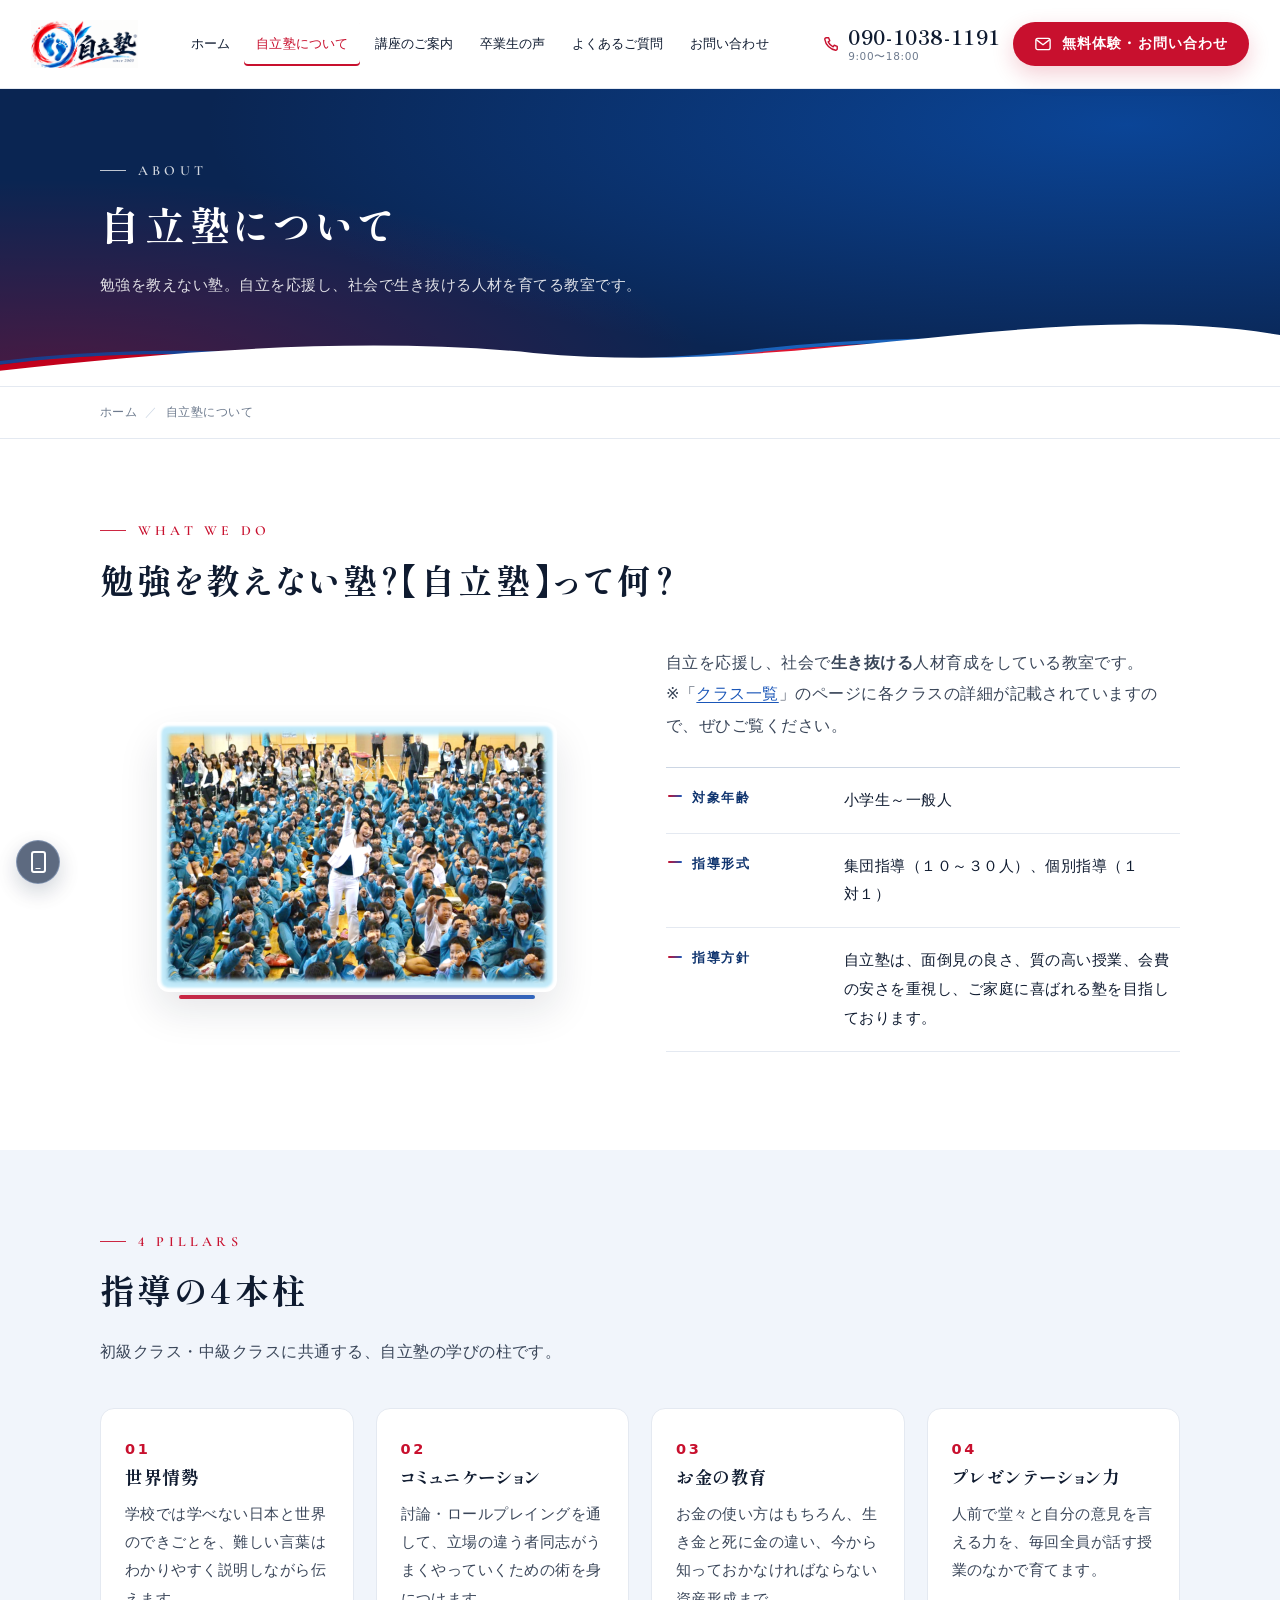
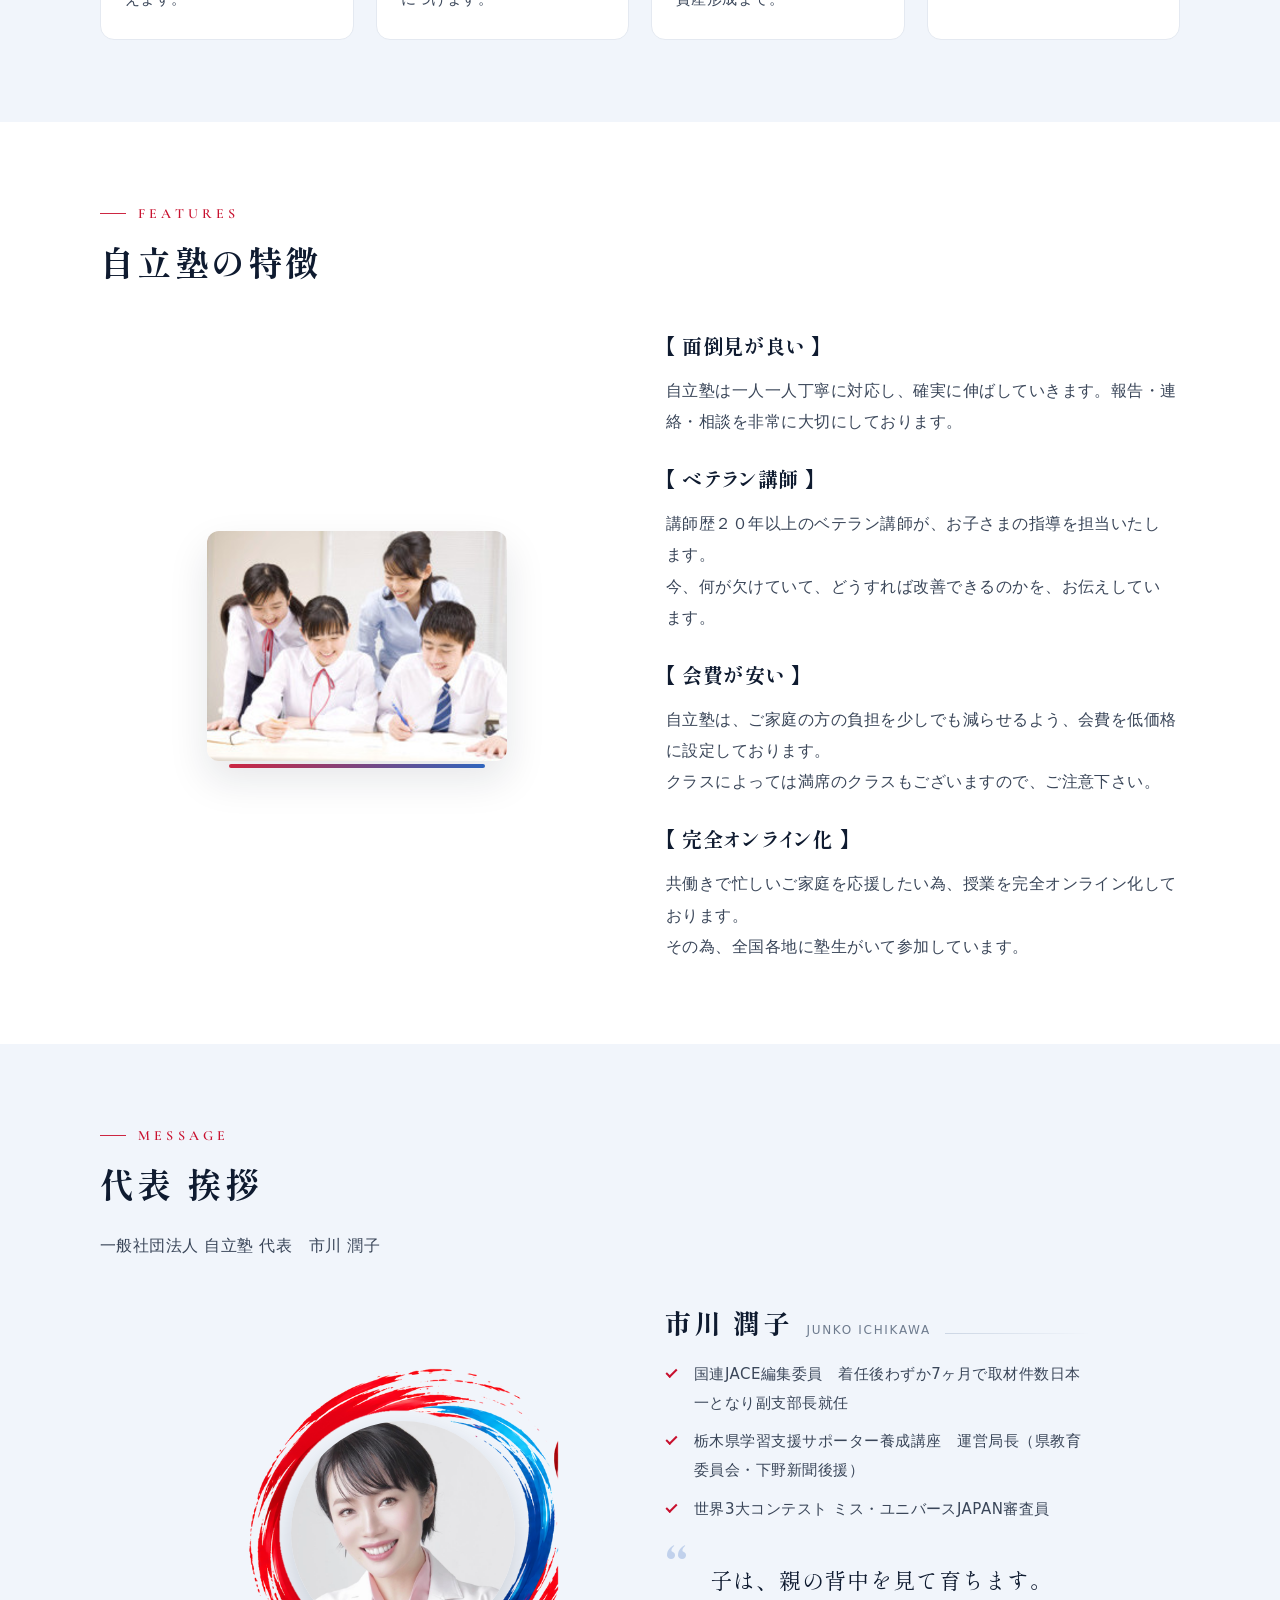
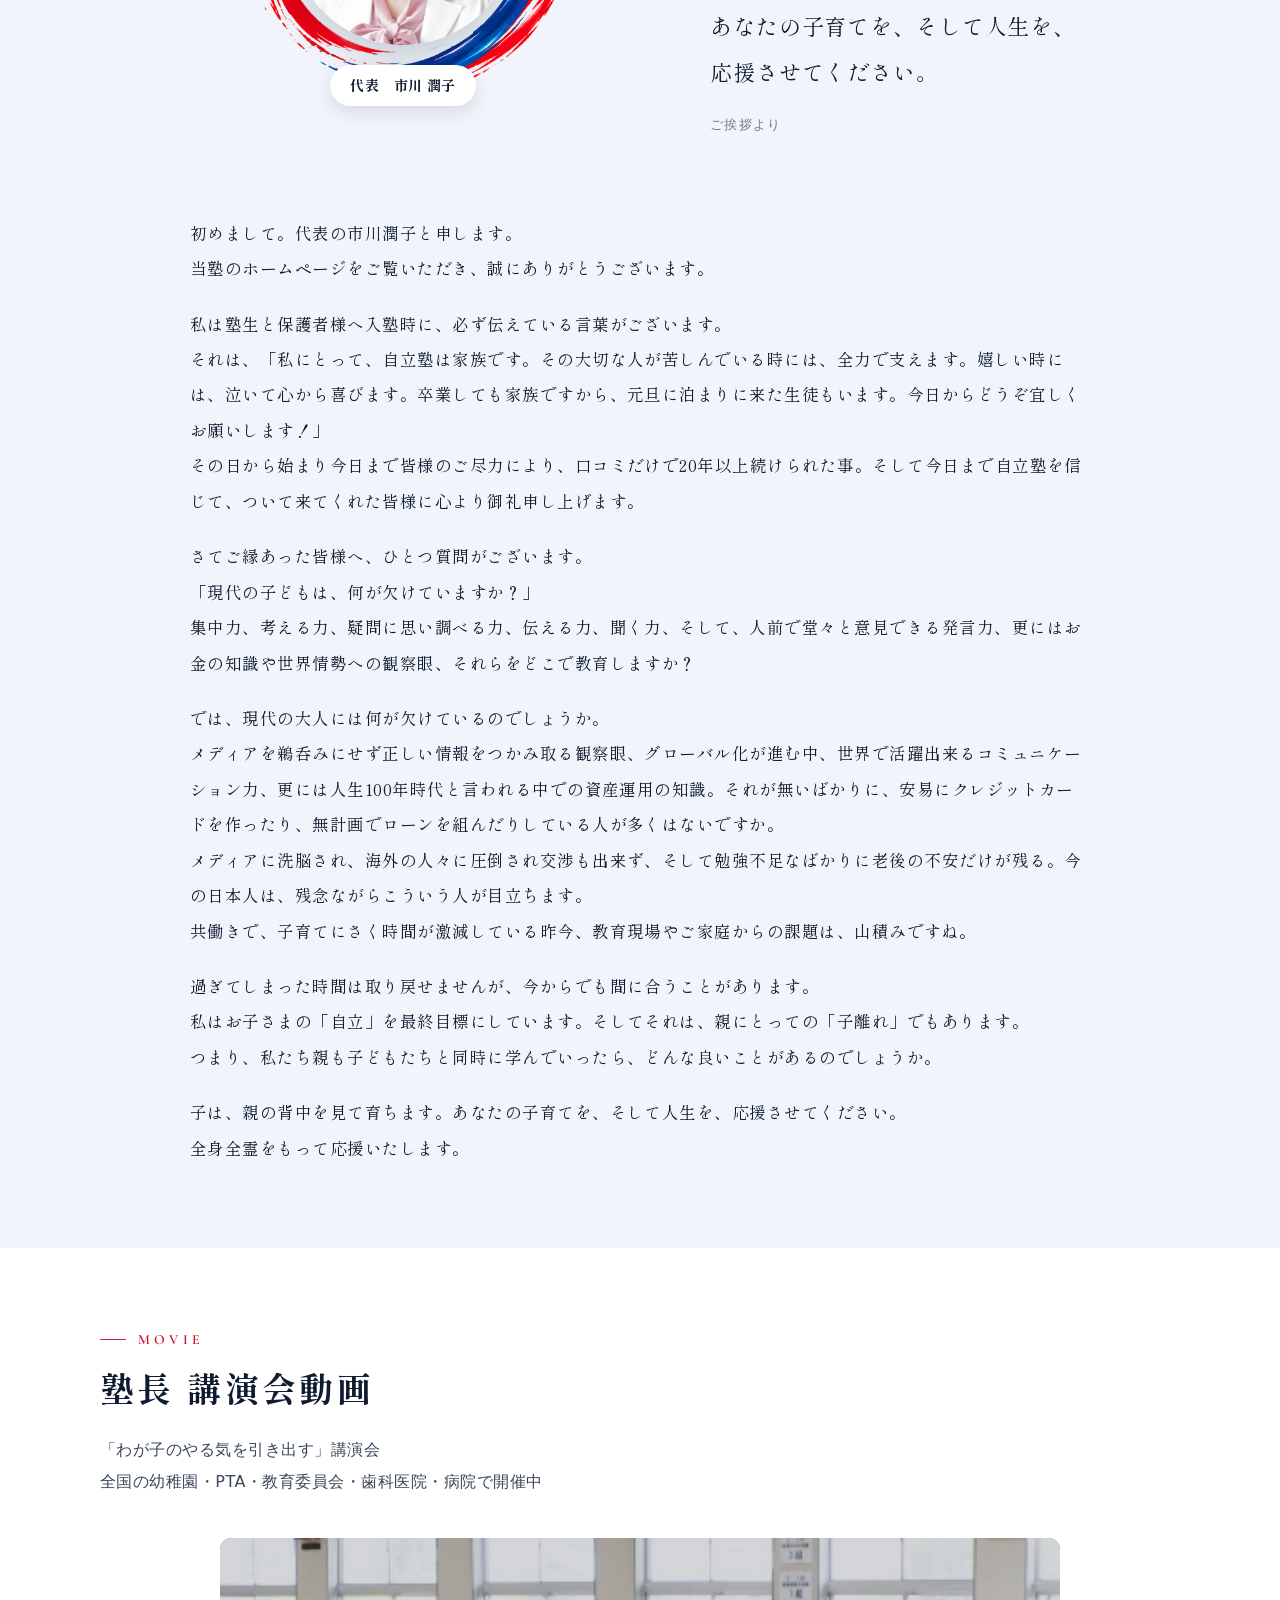
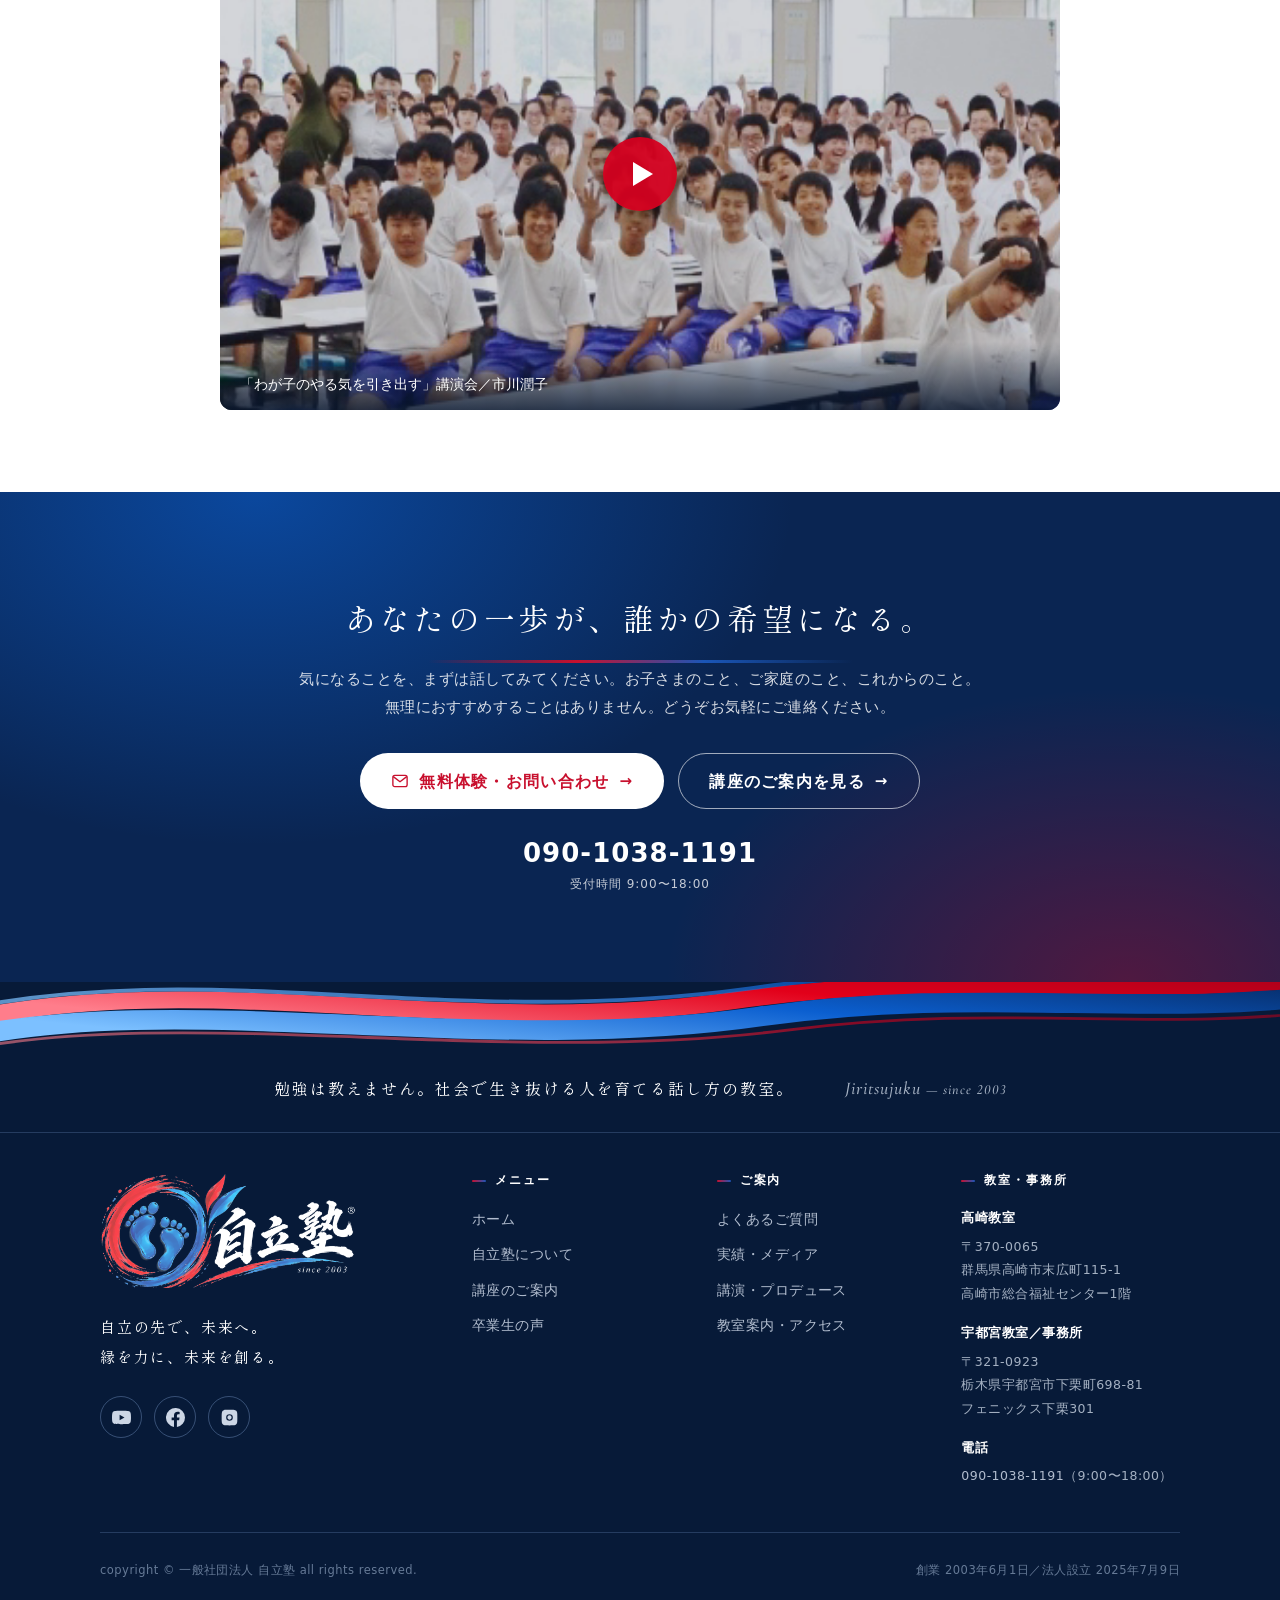
==== commit 5cd21550: "下層ページの違和感を解消（画像・余白・配置） - 卒業生写真4点に焼き込まれていた黄緑の余白を、写真自体のぼかしに置換 - 画風の合わないストック素材（子どもの輪・電球）を、トーンの合う写真に差し替え" ====
--- a/about.html
+++ b/about.html
@@ -140,7 +140,7 @@
       </div>
       <div class="split split--photo-left">
         <div class="split__media">
-          <img src="assets/img/index-1.png" alt="自立塾の授業風景" width="300" height="290" loading="lazy">
+          <img src="assets/img/c-2.png" alt="生徒一人ひとりに寄り添う授業の様子" width="300" height="230" loading="lazy">
         </div>
         <div>
           <h3 class="h3">【 面倒見が良い 】</h3>
@@ -228,7 +228,7 @@
       </div>
       <div style="max-width:840px;margin-inline:auto">
         <button class="video" type="button" data-youtube="YL38yEWMKTs" data-title="「わが子のやる気を引き出す」講演会" aria-label="「わが子のやる気を引き出す」講演会の動画を再生する">
-          <img src="https://img.youtube.com/vi/YL38yEWMKTs/maxresdefault.jpg" alt="" width="1280" height="720" loading="lazy" onerror="this.src='assets/img/index-1.png'">
+          <img src="https://img.youtube.com/vi/YL38yEWMKTs/hqdefault.jpg" alt="" width="480" height="360" loading="lazy" onerror="this.src='assets/img/achieve-1.png'">
           <span class="video__play" aria-hidden="true"></span>
           <span class="video__cap">「わが子のやる気を引き出す」講演会／市川潤子</span>
         </button>
--- a/assets/css/style.css
+++ b/assets/css/style.css
@@ -1370,3 +1370,22 @@
 /* 日本語の改行：1〜2文字だけが次行に落ちるのを防ぐ */
 p,li,dd{text-wrap:pretty}
 .ctaband .catch,.footer__catch p{word-break:keep-all; overflow-wrap:anywhere}
+
+/* ---------- 仕上げ 2 ---------- */
+/* 詰めたセクション（卒業生の声など）は、広げた余白の対象外に */
+.section--tight{padding-block:clamp(32px,3.4vw,52px)}
+.section--tight + .section--tight{padding-top:0}
+.ctaband p{max-width:48em}
+/* 代表の言葉：句読点の位置で折り返す */
+.pullquote{word-break:keep-all; overflow-wrap:anywhere}
+/* 卒業生カードの見出しも明朝の字間をそろえる */
+.voice__title{letter-spacing:.06em}
+.senpai .name{letter-spacing:.06em}
+/* 申し込みの流れ：番号の丸が左に寄っていた（.step p の margin:0 に負けていた） */
+.step .step__no{margin:0 auto 18px; font-family:var(--latin); font-weight:600; font-size:26px; color:var(--navy); font-variant-numeric:lining-nums; box-shadow:0 0 0 1px var(--navy), 0 0 0 7px var(--tint)}
+/* 解像度の低い写真を引き伸ばしてぼかさないよう、写真ブロックは写真の幅に合わせる */
+.split__media{width:fit-content; max-width:100%; margin-inline:auto}
+.split__media img{max-width:min(100%,460px); margin-inline:auto}
+/* インタビューの質問：赤い太字の連続を避け、藍の文字＋赤い細罫で示す */
+.h4--q{color:var(--navy); padding-left:14px; border-left:2px solid var(--red); line-height:1.7; letter-spacing:.04em}
+.deflist dt,.deflist dd{min-width:0; overflow-wrap:anywhere}
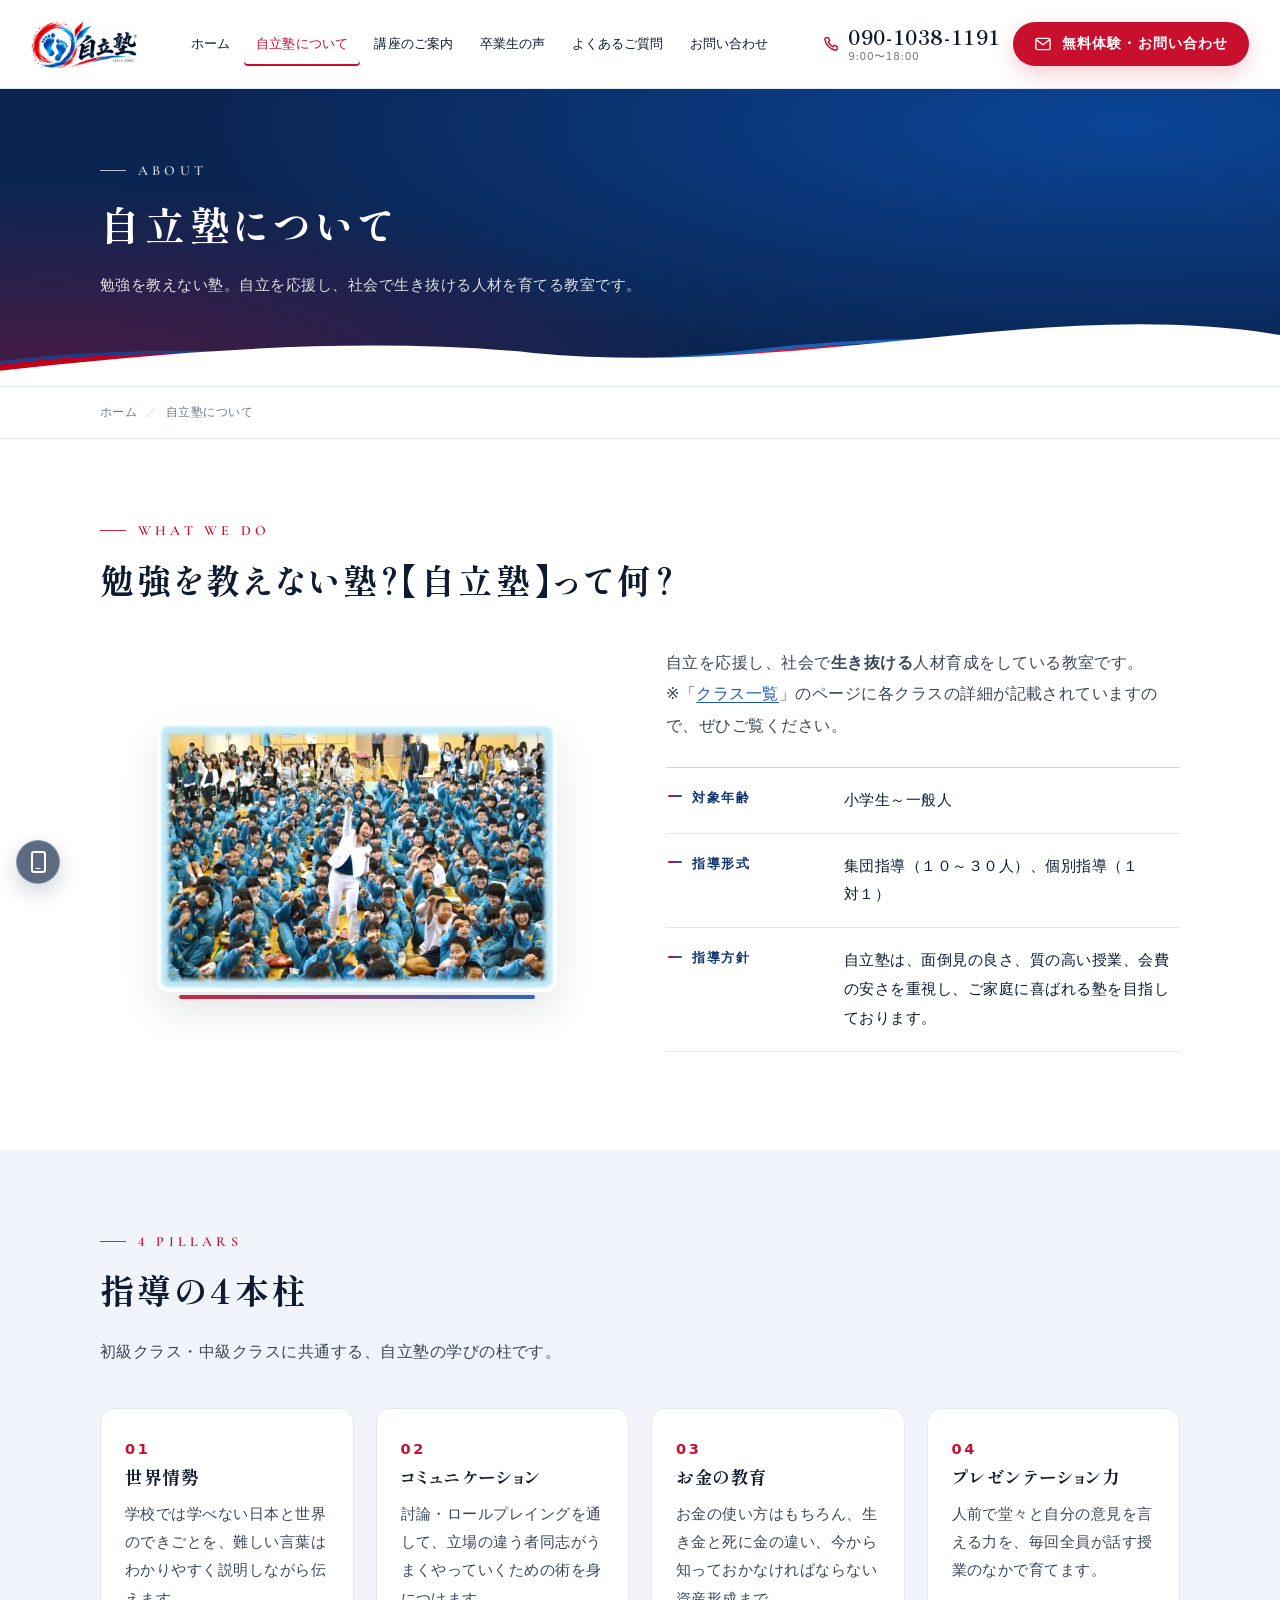
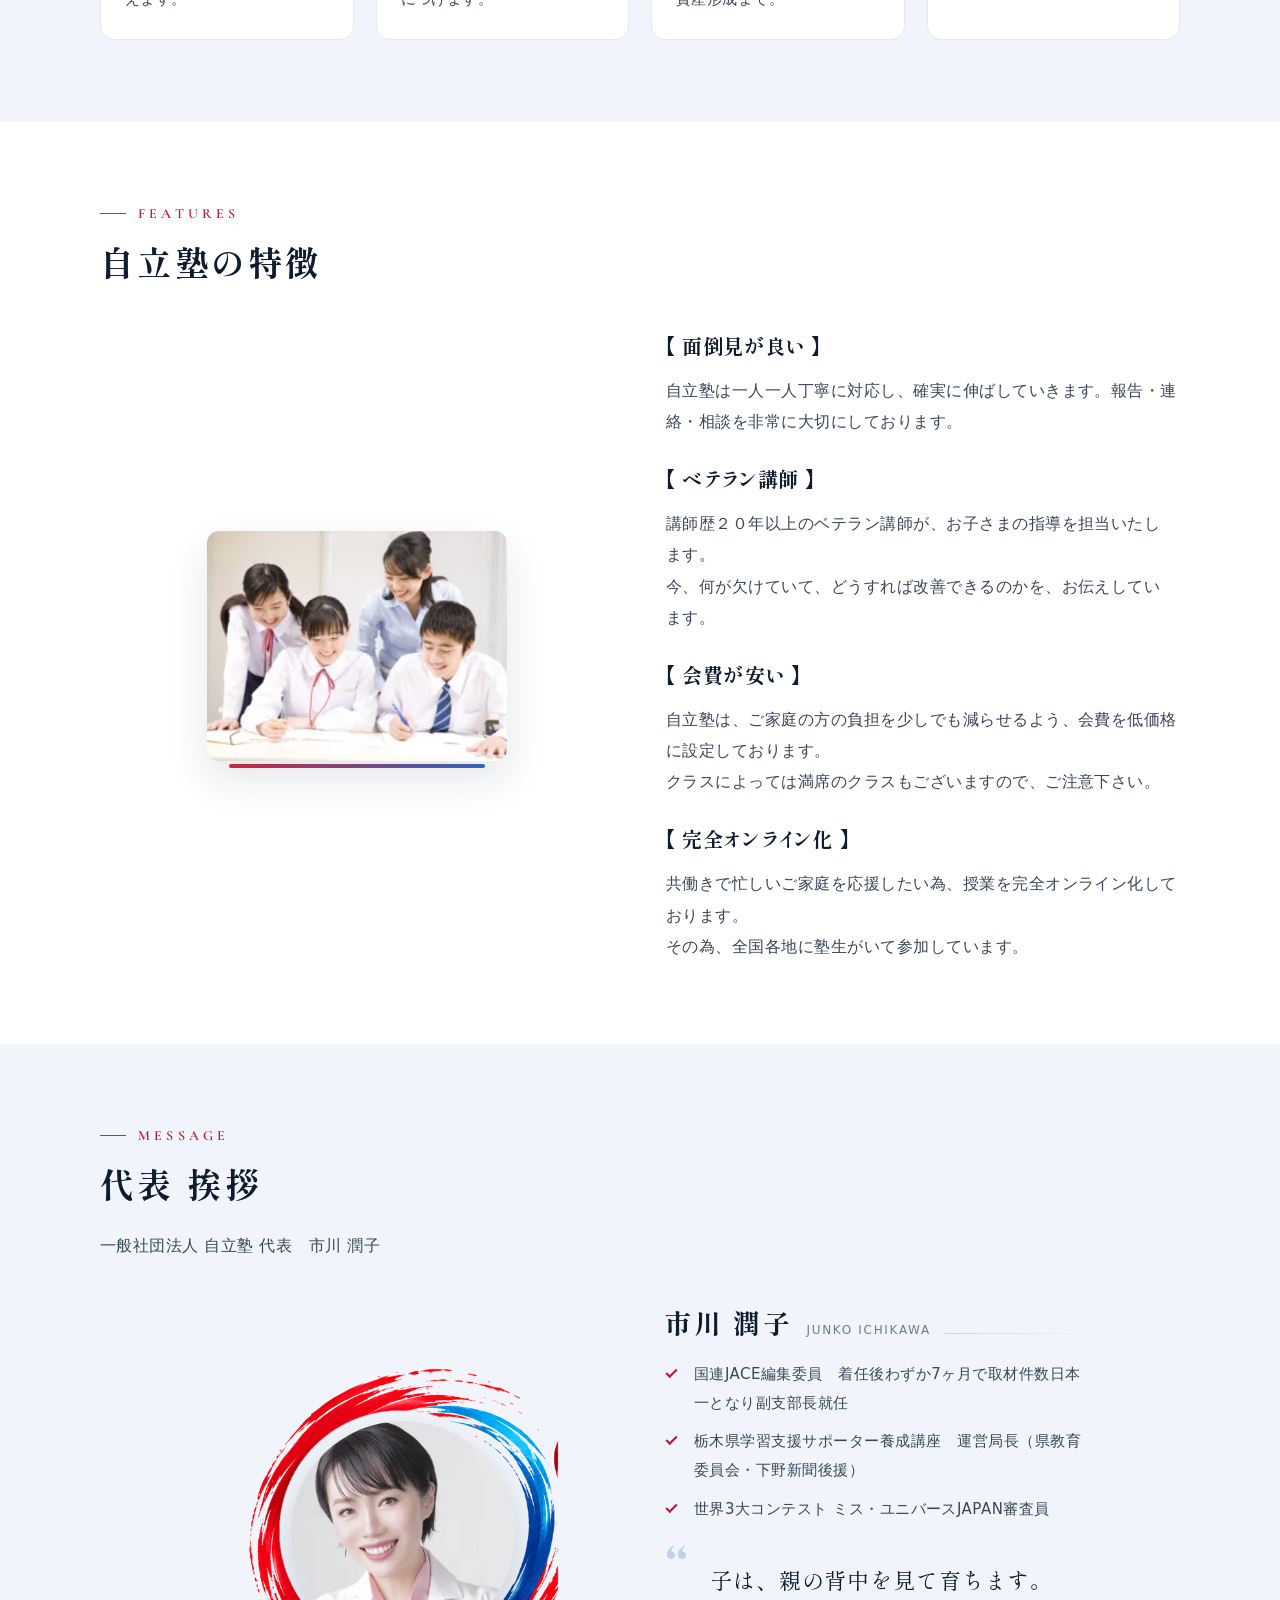
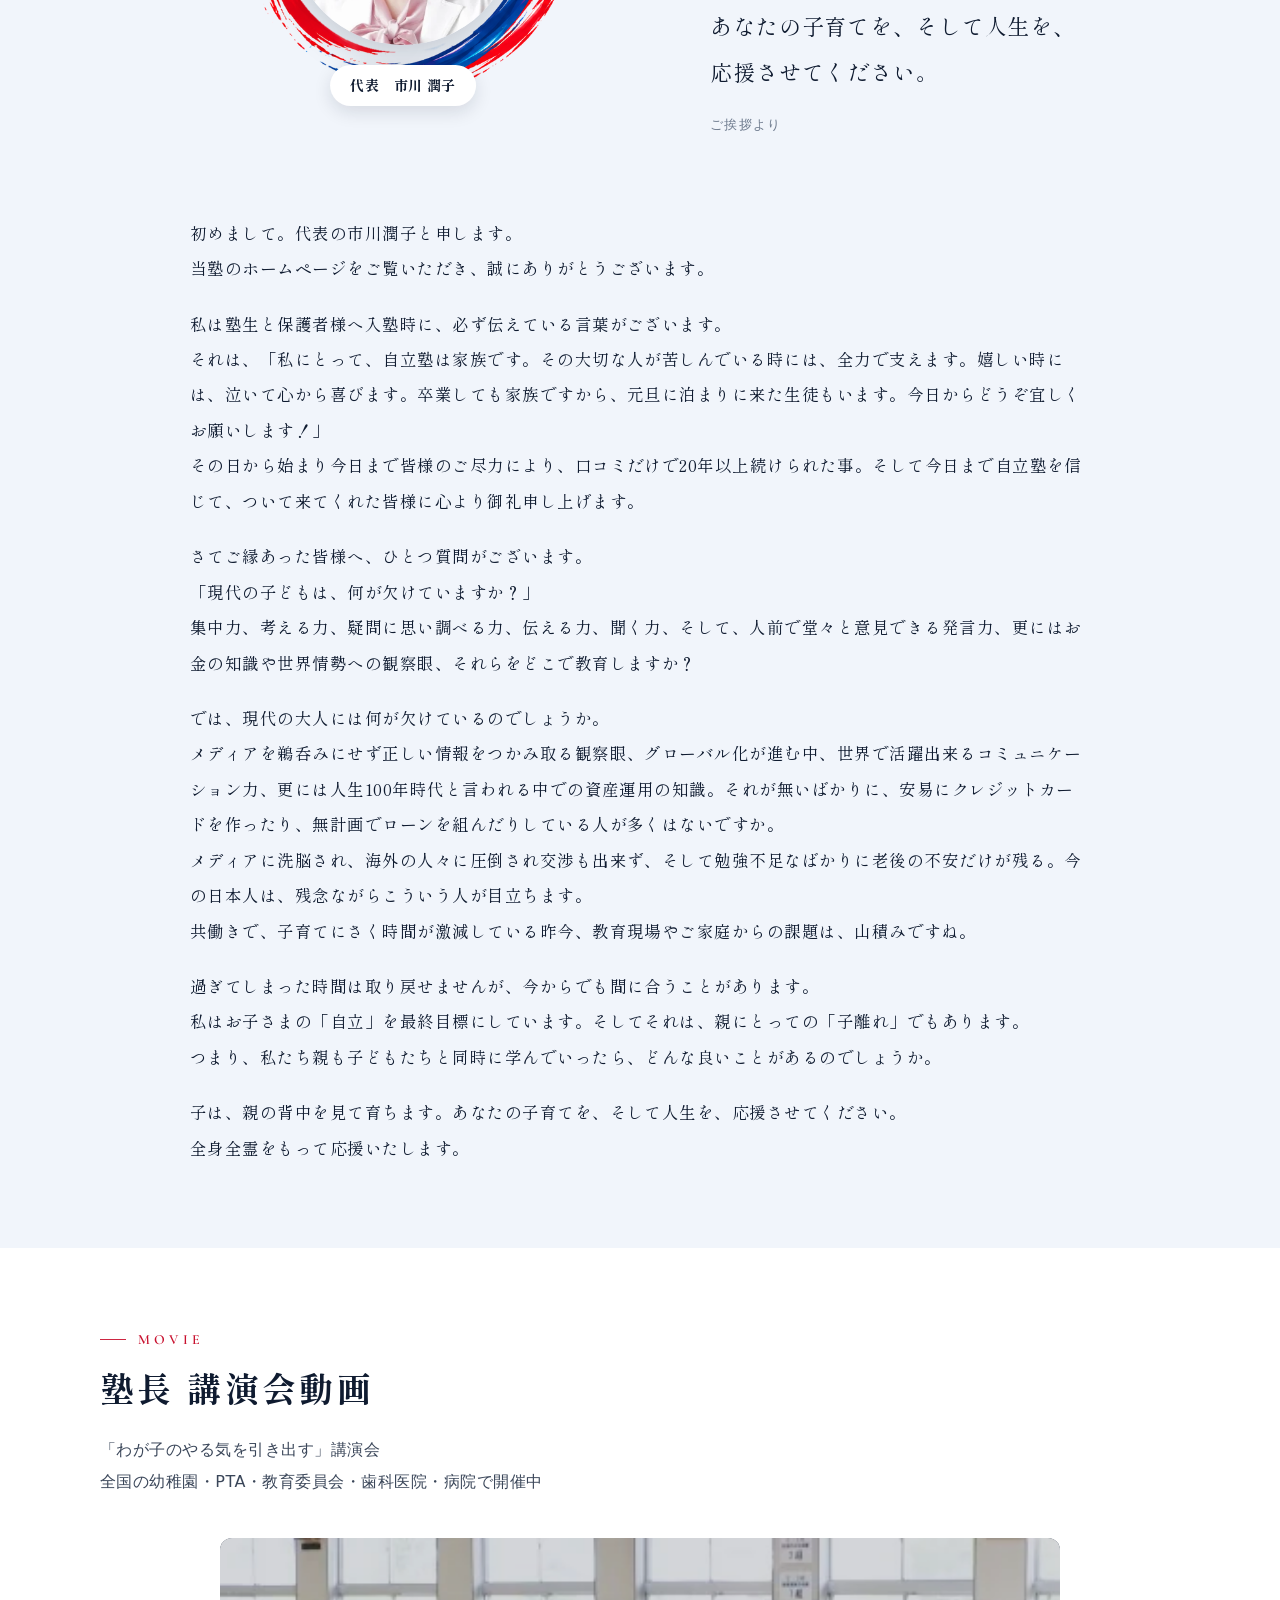
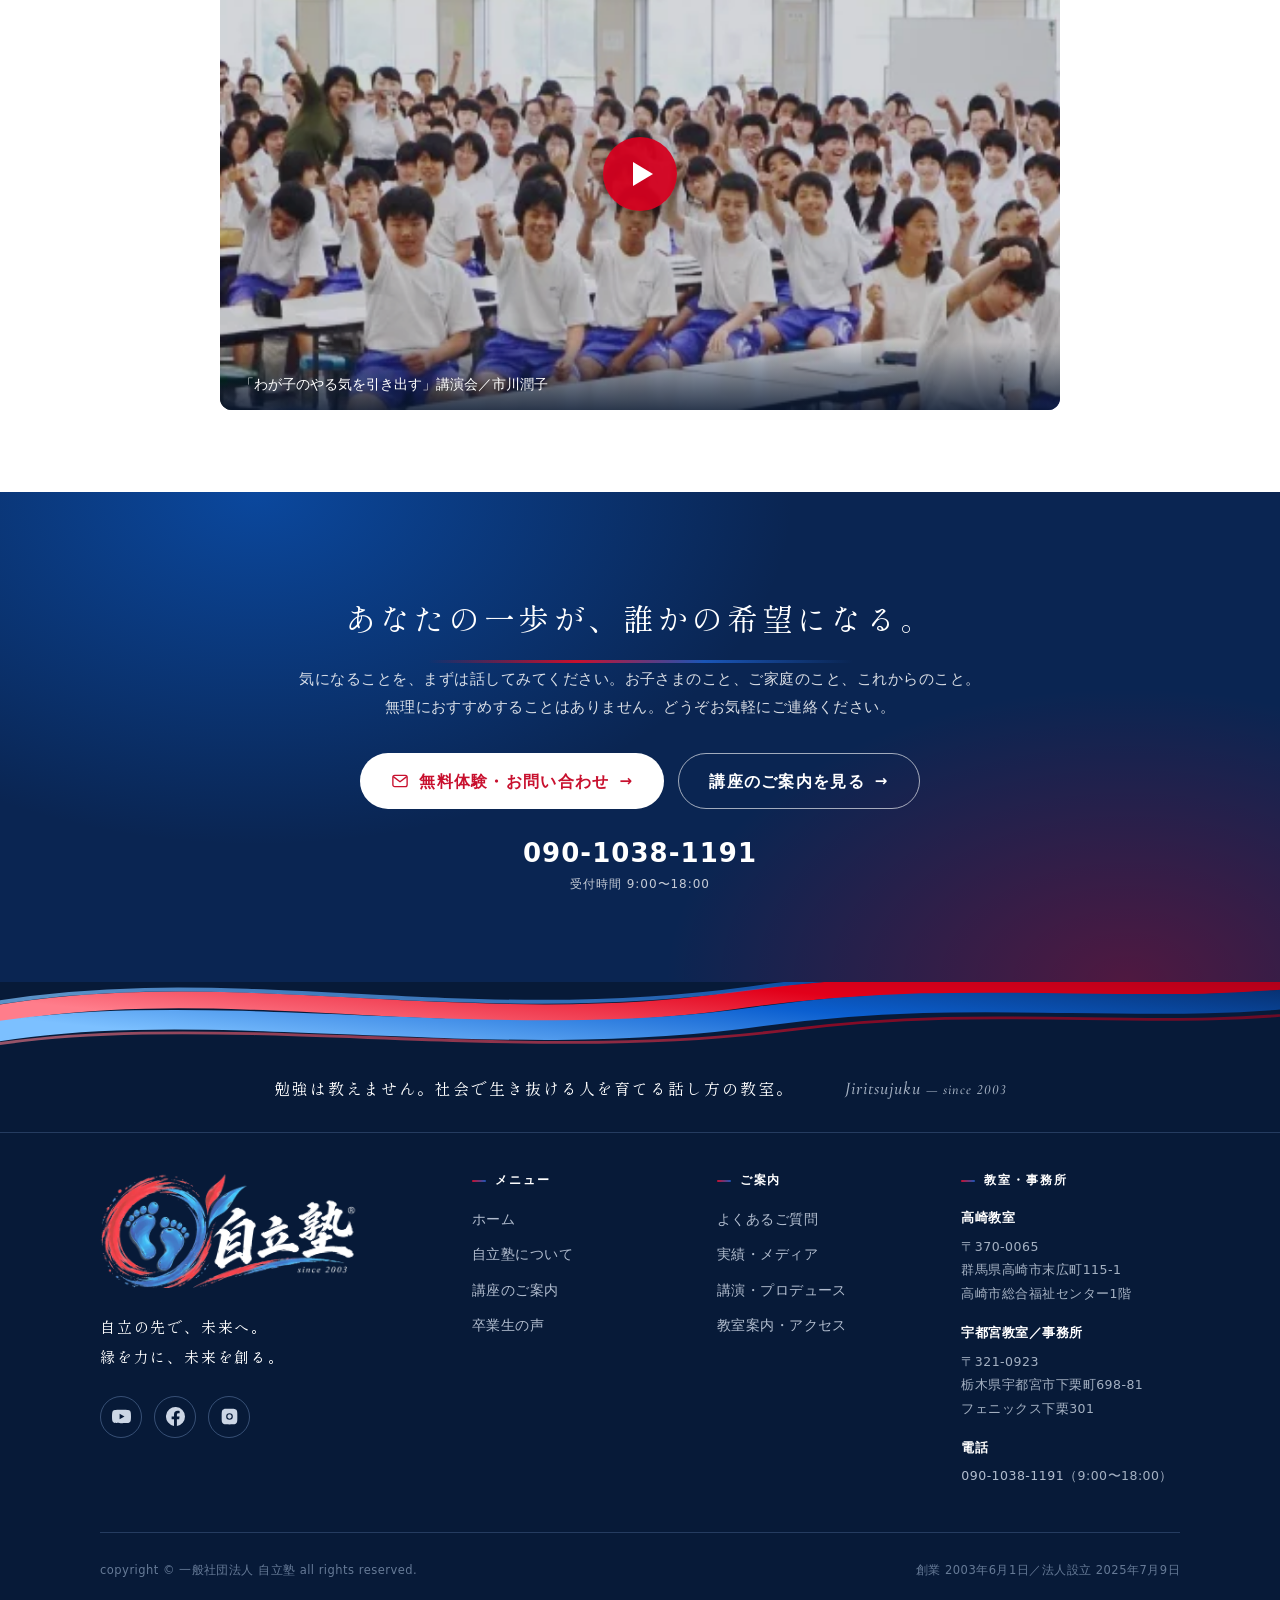
==== commit 43c09786: "表示速度の改善：画像をWebP化し、未使用画像を整理 - 透過のない写真53点と、ロゴ・透過画像3点を WebP に変換（見た目は同等） - ロゴ・ファビコンを表示サイズの2倍に縮小 - 参照されなく" ====
--- a/about.html
+++ b/about.html
@@ -11,7 +11,7 @@
 <meta property="og:title" content="自立塾について｜代表 市川潤子のご挨拶｜自立塾">
 <meta property="og:description" content="自立を応援し、社会で生き抜ける人材育成をしている教室です。代表 市川潤子のご挨拶、指導方針、4つの特徴をご紹介します。">
 <meta property="og:site_name" content="自立塾">
-<meta property="og:image" content="assets/img/hero-pc.jpg">
+<meta property="og:image" content="https://junkosan-omoroi.vercel.app/assets/img/hero-pc.jpg">
 <meta name="twitter:card" content="summary_large_image">
 <link rel="icon" href="assets/img/mark.png">
 <link rel="apple-touch-icon" href="assets/img/mark.png">
@@ -33,7 +33,7 @@
 <header class="header">
   <div class="header__bar">
     <a class="header__logo" href="index.html" aria-label="自立塾 ホーム">
-      <img src="assets/img/logo-since.png" alt="自立塾 since 2003" width="950" height="430">
+      <img src="assets/img/logo-since.webp" alt="自立塾 since 2003" width="950" height="430">
     </a>
     <p class="header__tagline">社会で生き抜く力を<br>育てる話し方の教室</p>
     <nav class="header__nav" aria-label="メインメニュー">
@@ -96,7 +96,7 @@
       </div>
       <div class="split split--photo-left">
         <div class="split__media">
-          <img src="assets/img/index-3.png" alt="自立塾の授業風景" width="400" height="270">
+          <img src="assets/img/index-3.webp" alt="自立塾の授業風景" width="400" height="270">
         </div>
         <div>
           <p>自立を応援し、社会で<b>生き抜ける</b>人材育成をしている教室です。<br>
@@ -140,7 +140,7 @@
       </div>
       <div class="split split--photo-left">
         <div class="split__media">
-          <img src="assets/img/c-2.png" alt="生徒一人ひとりに寄り添う授業の様子" width="300" height="230" loading="lazy">
+          <img src="assets/img/c-2.webp" alt="生徒一人ひとりに寄り添う授業の様子" width="300" height="230" loading="lazy">
         </div>
         <div>
           <h3 class="h3">【 面倒見が良い 】</h3>
@@ -172,7 +172,7 @@
         <div class="split" style="gap:48px;margin-bottom:52px">
           <div>
             <div class="portrait">
-              <img src="assets/img/teacher-1.png" alt="自立塾 代表 市川潤子" width="320" height="320" loading="lazy">
+              <img src="assets/img/teacher-1.webp" alt="自立塾 代表 市川潤子" width="320" height="320" loading="lazy">
               <span class="portrait__cap">代表　市川 潤子</span>
             </div>
           </div>
@@ -228,7 +228,7 @@
       </div>
       <div style="max-width:840px;margin-inline:auto">
         <button class="video" type="button" data-youtube="YL38yEWMKTs" data-title="「わが子のやる気を引き出す」講演会" aria-label="「わが子のやる気を引き出す」講演会の動画を再生する">
-          <img src="https://img.youtube.com/vi/YL38yEWMKTs/hqdefault.jpg" alt="" width="480" height="360" loading="lazy" onerror="this.src='assets/img/achieve-1.png'">
+          <img src="https://img.youtube.com/vi/YL38yEWMKTs/hqdefault.jpg" alt="" width="480" height="360" loading="lazy" onerror="this.src='assets/img/achieve-1.webp'">
           <span class="video__play" aria-hidden="true"></span>
           <span class="video__cap">「わが子のやる気を引き出す」講演会／市川潤子</span>
         </button>
@@ -245,7 +245,7 @@
         <h2 class="sec-title">推薦者様 紹介</h2>
       </div>
       <div class="split">
-        <div class="split__media"><img src="assets/img/suisen-nakano.png" alt="中野謙作様" width="250" height="300"></div>
+        <div class="split__media"><img src="assets/img/suisen-nakano.webp" alt="中野謙作様" width="250" height="300"></div>
         <div>
           <h3 class="h3">中野 謙作 様（一般社団法人栃木県若年者支援機構代表理事）</h3>
           <p>自立塾20周年おめでとうございます。</p>
@@ -288,7 +288,7 @@
   <div class="container">
     <div class="footer__top">
       <div>
-        <img class="footer__logo" src="assets/img/logo-since-white.png" alt="自立塾 since 2003" width="950" height="430">
+        <img class="footer__logo" src="assets/img/logo-since-white.webp" alt="自立塾 since 2003" width="950" height="430">
         <p class="footer__tagline">自立の先で、未来へ。<br>縁を力に、未来を創る。</p>
         <div class="footer__sns">
           <a href="https://www.youtube.com/channel/UCJp2LZc89UXHqa7oxnzZFcg" target="_blank" rel="noopener" aria-label="YouTube"><svg viewBox="0 0 24 24" aria-hidden="true"><path fill="currentColor" d="M23.5 6.2a3 3 0 0 0-2.1-2.1C19.5 3.6 12 3.6 12 3.6s-7.5 0-9.4.5A3 3 0 0 0 .5 6.2C0 8.1 0 12 0 12s0 3.9.5 5.8a3 3 0 0 0 2.1 2.1c1.9.5 9.4.5 9.4.5s7.5 0 9.4-.5a3 3 0 0 0 2.1-2.1C24 15.9 24 12 24 12s0-3.9-.5-5.8ZM9.6 15.6V8.4l6.2 3.6-6.2 3.6Z"></path></svg></a>
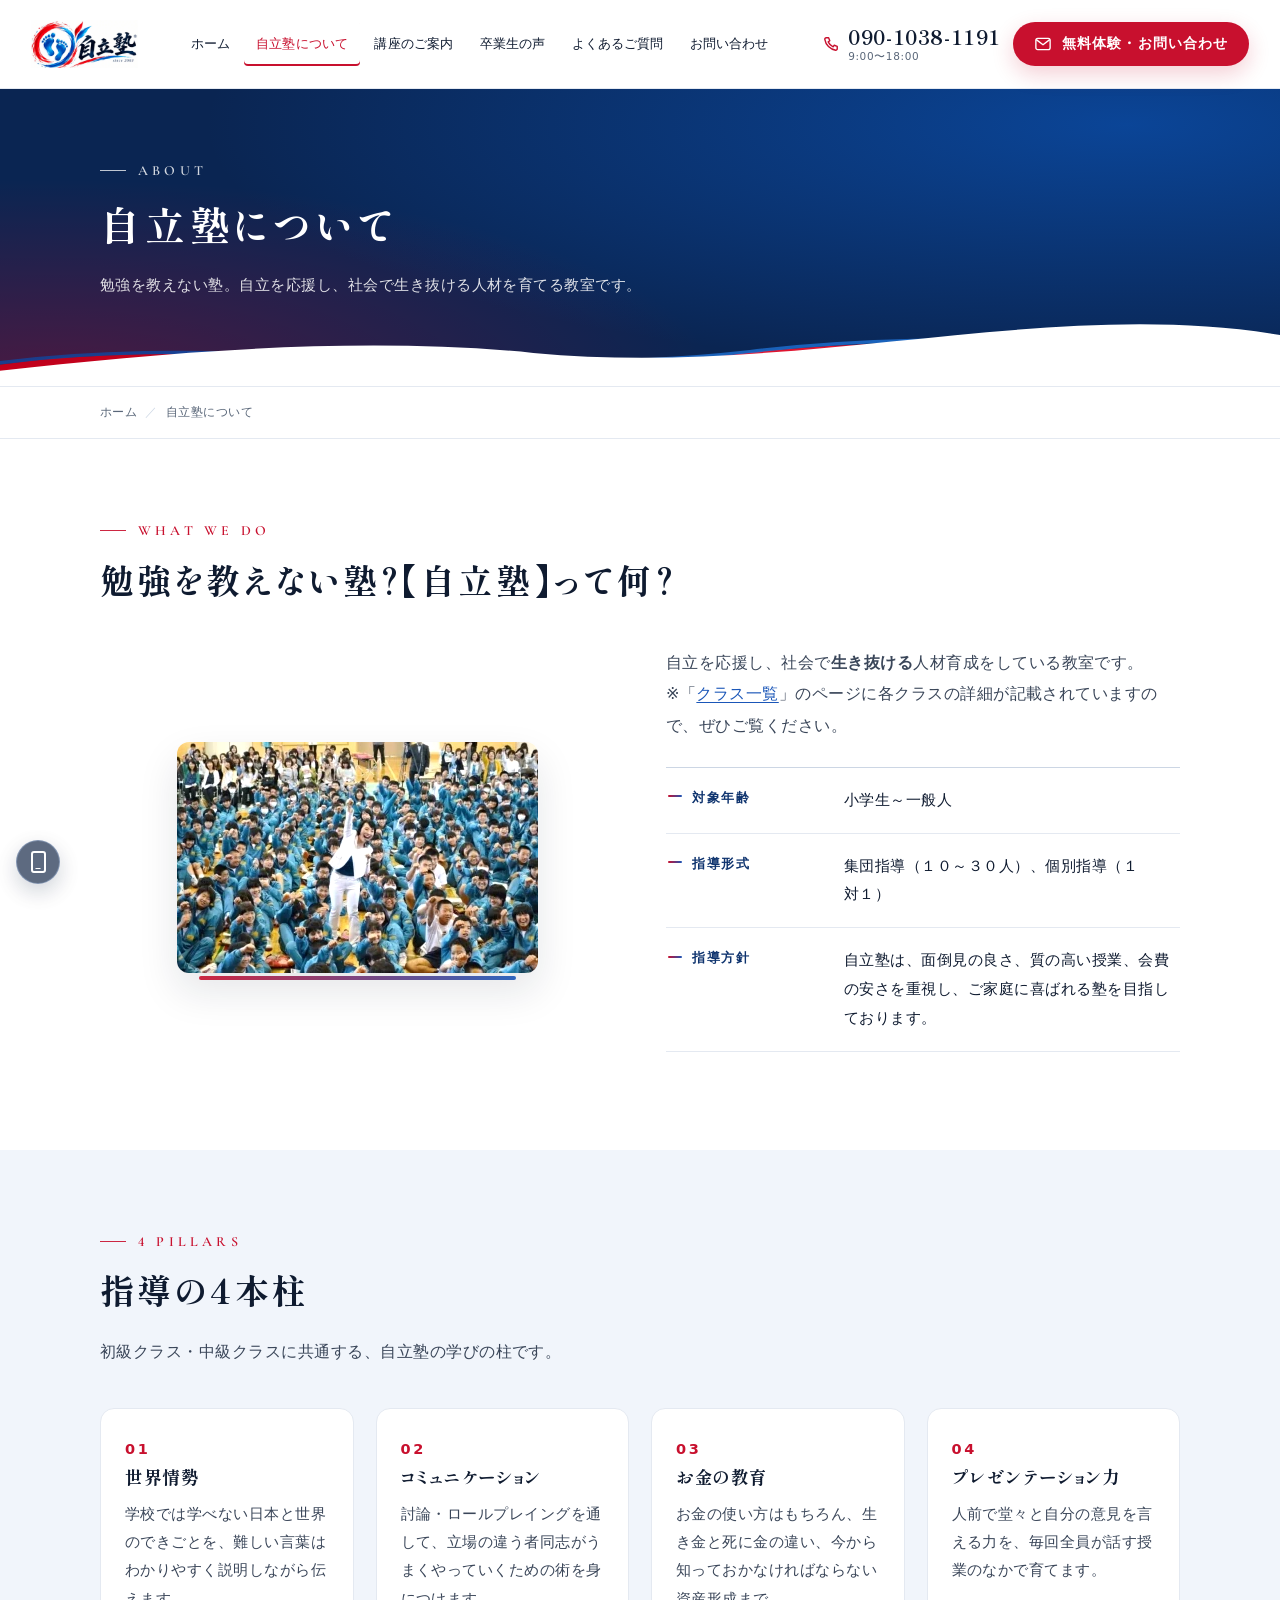
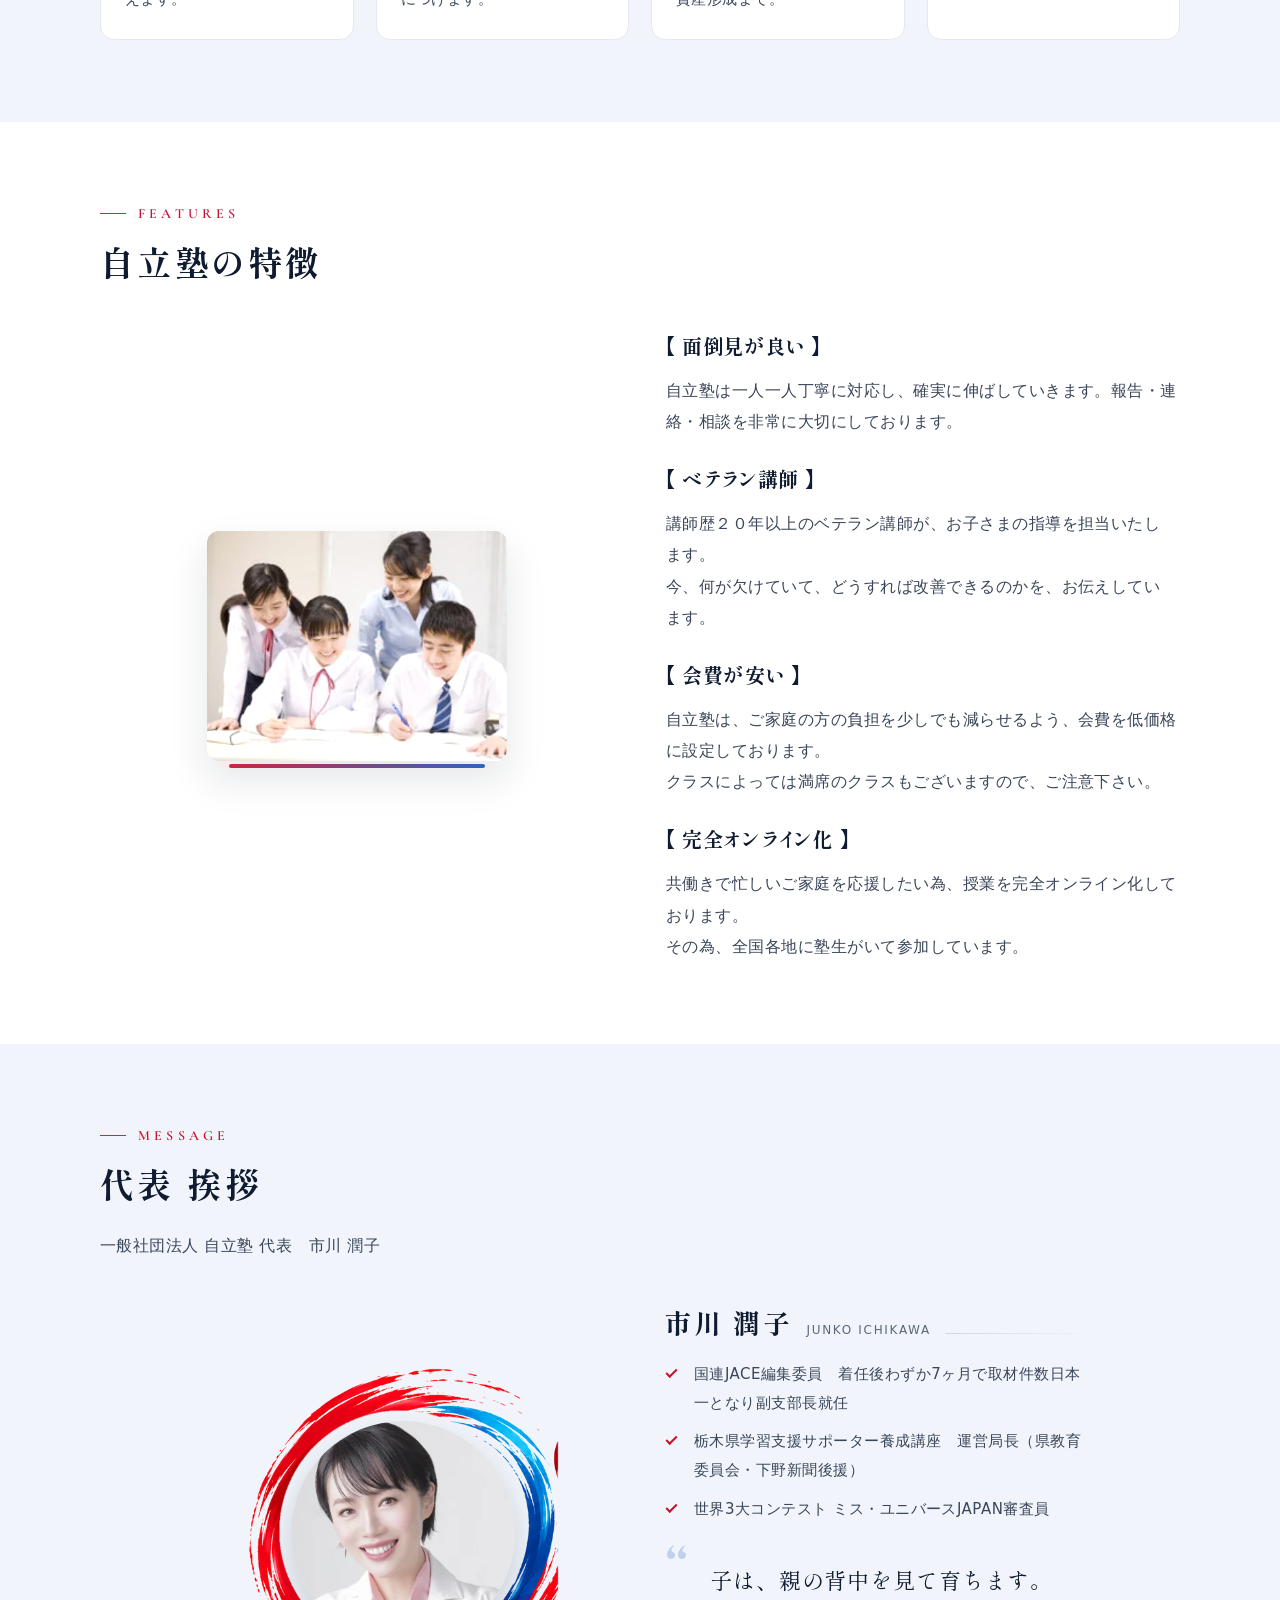
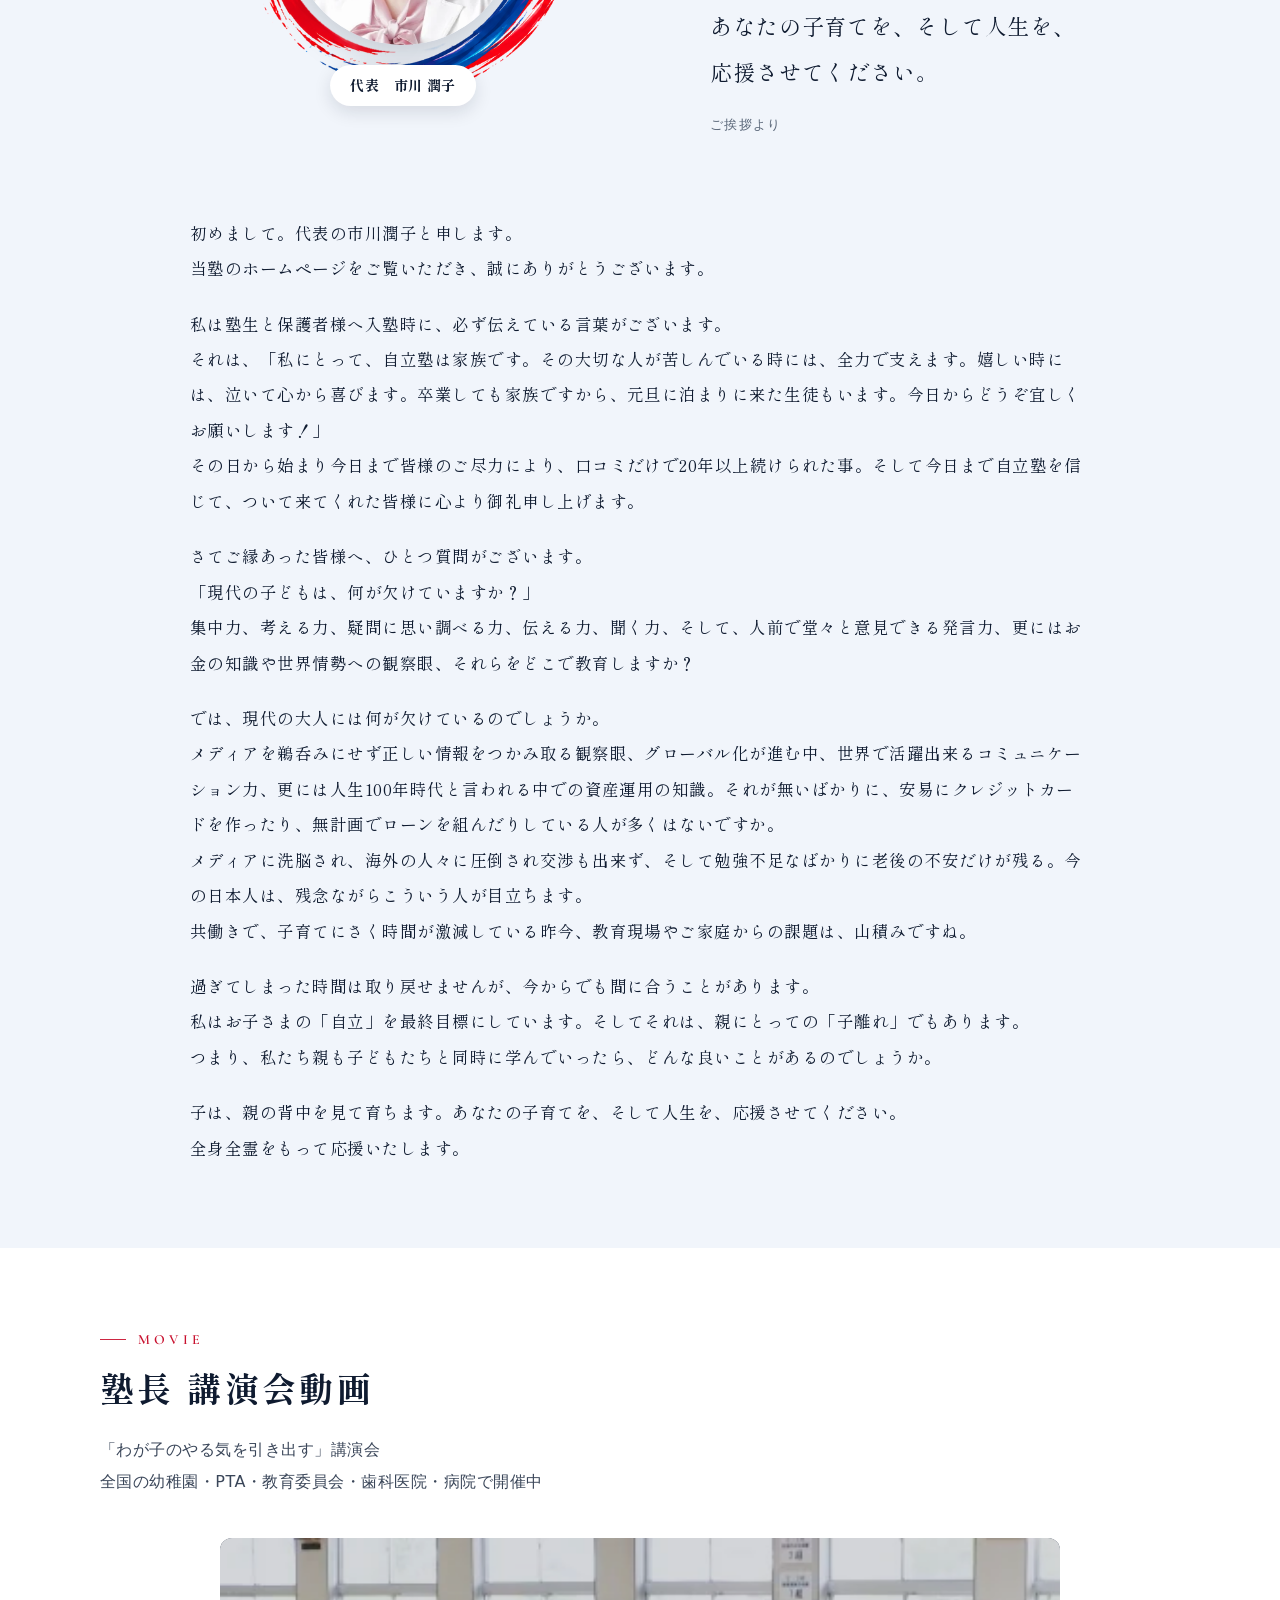
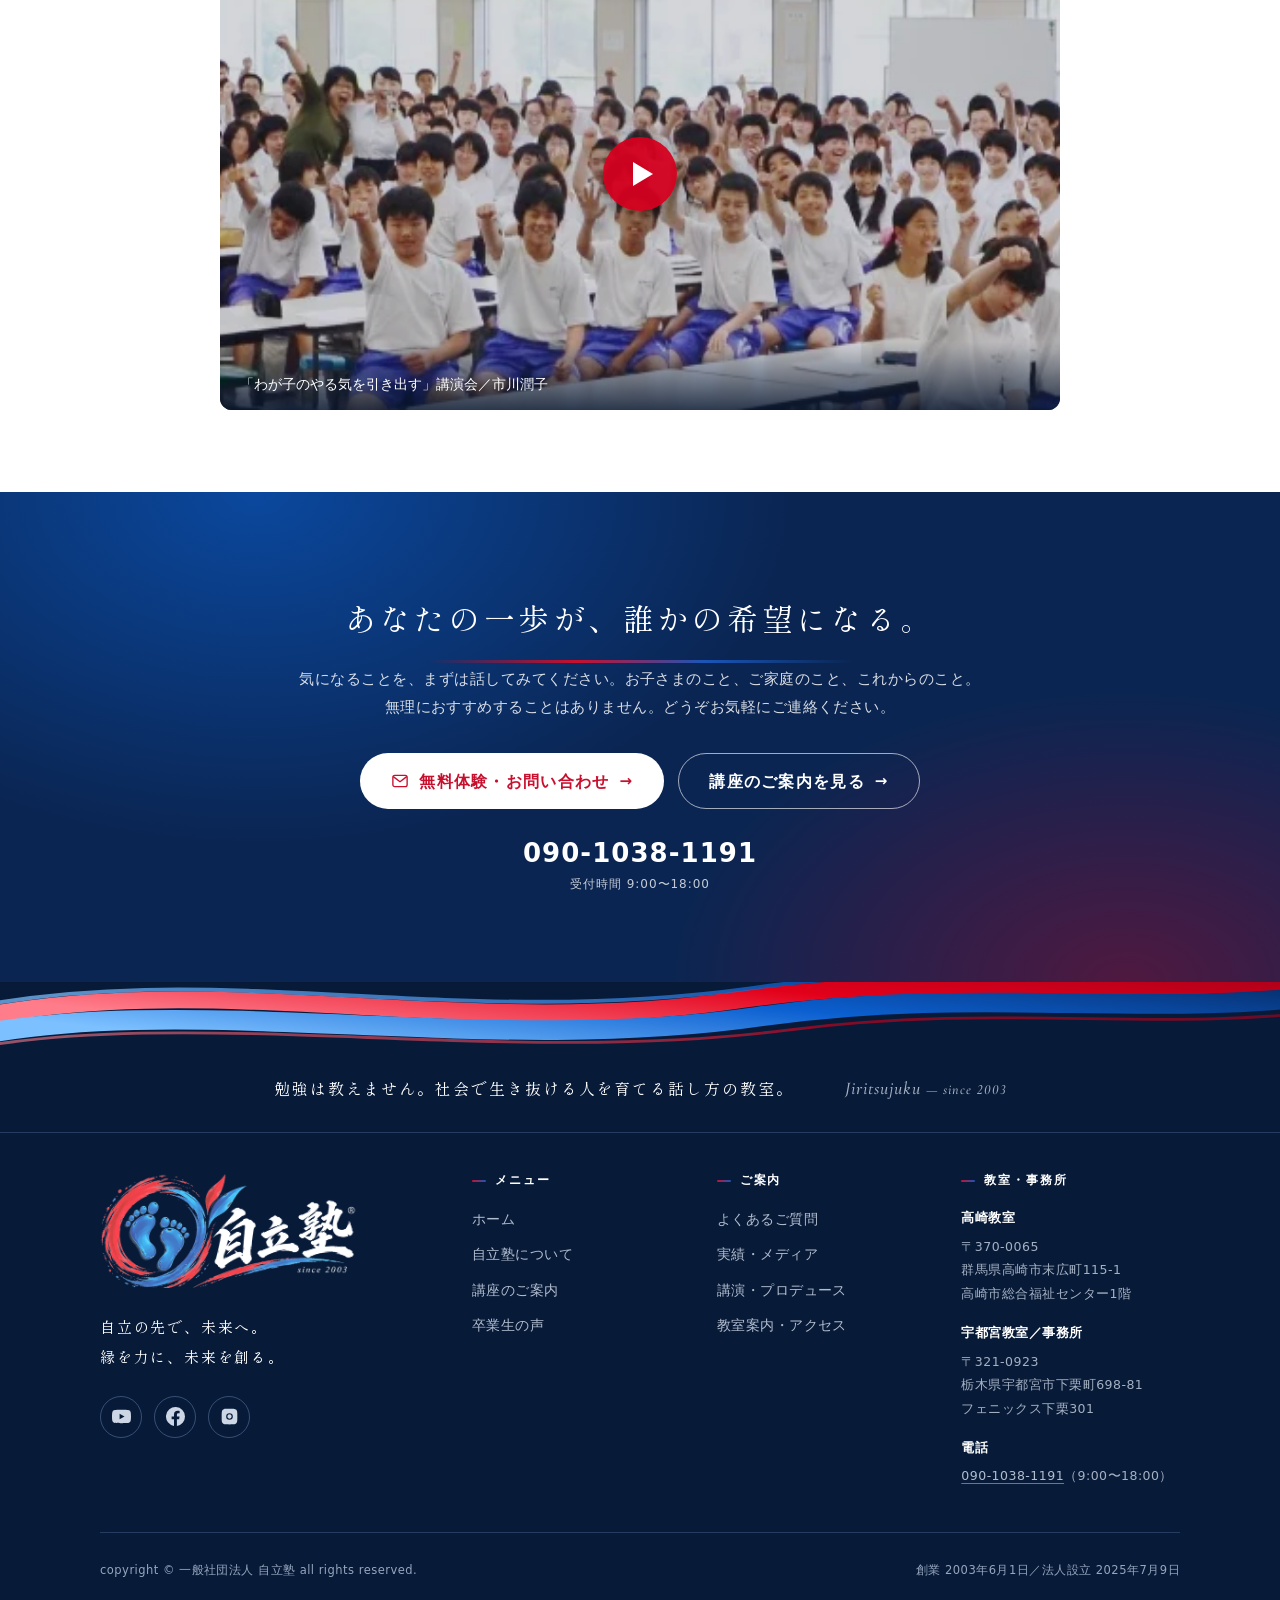
==== commit de6d5232: "写真の見切れを解消し、実写とイラストの扱いを調和させる - トップの案内カード：縦長に切り抜かれて顔が切れていた写真を、角丸の正方形の「はめ込み額縁」に変更   写真ごとに焦点（--fp）を指定し、顔" ====
--- a/about.html
+++ b/about.html
@@ -96,7 +96,7 @@
       </div>
       <div class="split split--photo-left">
         <div class="split__media">
-          <img src="assets/img/index-3.webp" alt="自立塾の授業風景" width="400" height="270">
+          <img src="assets/img/index-3.webp" alt="自立塾の授業風景" width="361" height="231">
         </div>
         <div>
           <p>自立を応援し、社会で<b>生き抜ける</b>人材育成をしている教室です。<br>
@@ -326,6 +326,7 @@
     <div class="footer__bottom">
       <span>copyright © 一般社団法人 自立塾 all rights reserved.</span>
       <span>創業 2003年6月1日／法人設立 2025年7月9日</span>
+      <button type="button" class="viewswitch" data-viewswitch>PC表示に切り替え</button>
     </div>
   </div>
 </footer>
--- a/assets/css/style.css
+++ b/assets/css/style.css
@@ -24,7 +24,7 @@
   --line:#E4E9F1;
   --line-strong:#CCD6E4;
   --body:#3A4659;
-  --muted:#6E7B8E;
+  --muted:#5A6779;
 
   /* Form — 角丸は「カード14px／画像12px／ボタン丸」の3種類だけ */
   --r-card:14px;
@@ -1389,3 +1389,52 @@
 /* インタビューの質問：赤い太字の連続を避け、藍の文字＋赤い細罫で示す */
 .h4--q{color:var(--navy); padding-left:14px; border-left:2px solid var(--red); line-height:1.7; letter-spacing:.04em}
 .deflist dt,.deflist dd{min-width:0; overflow-wrap:anywhere}
+
+/* ---------- 読みやすさ（WCAG AA のコントラスト 4.5:1 以上に） ---------- */
+.footer__bottom{color:rgba(205,220,242,.72)}
+.footer__office a{text-decoration:underline; text-decoration-color:rgba(226,235,248,.45); text-underline-offset:3px}
+
+/* ============================================================
+   実写とイラストの調和
+   ------------------------------------------------------------
+   ・イラスト（水彩の空・羽・リボン）は「上部の世界観」＝ヒーローとベントーだけ
+   ・実写は「中身・事実」を語る場所で使い、すべて同じ扱いにそろえる
+       角丸12px の“はめ込み額縁”／同じ色調（彩度を少し抑え、ほんのり明るく）
+       ／ごく薄い内側の罫で、白地との境目を上品に
+   ・顔が切れないよう、写真ごとに焦点（--fp）を指定
+   ============================================================ */
+.portal__card{align-items:center}
+.portal__thumb{
+  flex:0 0 auto; width:clamp(108px,32%,150px); aspect-ratio:1/1;
+  margin:14px 14px 14px 0; border-radius:var(--r-img); overflow:hidden; position:relative; align-self:center;
+}
+.portal__thumb img{
+  position:absolute; inset:0; width:100%; height:100%; object-fit:cover;
+  object-position:var(--fp,50% 40%); transform:none;
+}
+.portal__card:hover .portal__thumb img{transform:scale(1.05)}
+
+/* 実写の色調をそろえる */
+.portal__thumb img,.classcard__img img,.senpai img,.voice__photo img,.split__media img,.medialogos img{
+  filter:saturate(.88) contrast(1.03) brightness(1.02);
+}
+.portal__thumb::after,.voice__photo::after{
+  content:""; position:absolute; inset:0; border-radius:inherit; pointer-events:none;
+  box-shadow:inset 0 0 0 1px rgba(15,27,48,.07);
+}
+.voice__photo{position:relative}
+
+/* フッターの表示切替（タッチ端末のスマホ幅だけ） */
+.viewswitch{display:none; background:none; border:0; padding:0; font:inherit; color:rgba(205,220,242,.85);
+  text-decoration:underline; text-underline-offset:3px; cursor:pointer}
+
+@media (max-width:920px){
+  .viewtoggle{display:none}
+  .viewswitch{display:inline}
+}
+@media (max-width:620px){
+  .portal__thumb{width:clamp(96px,30%,128px); margin:12px 12px 12px 0}
+  .portal__body{padding:16px 6px 16px 18px}
+  /* 案内カードは文が短いので、意味の区切りの改行をスマホでも生かす */
+  .portal__card p br{display:inline}
+}
